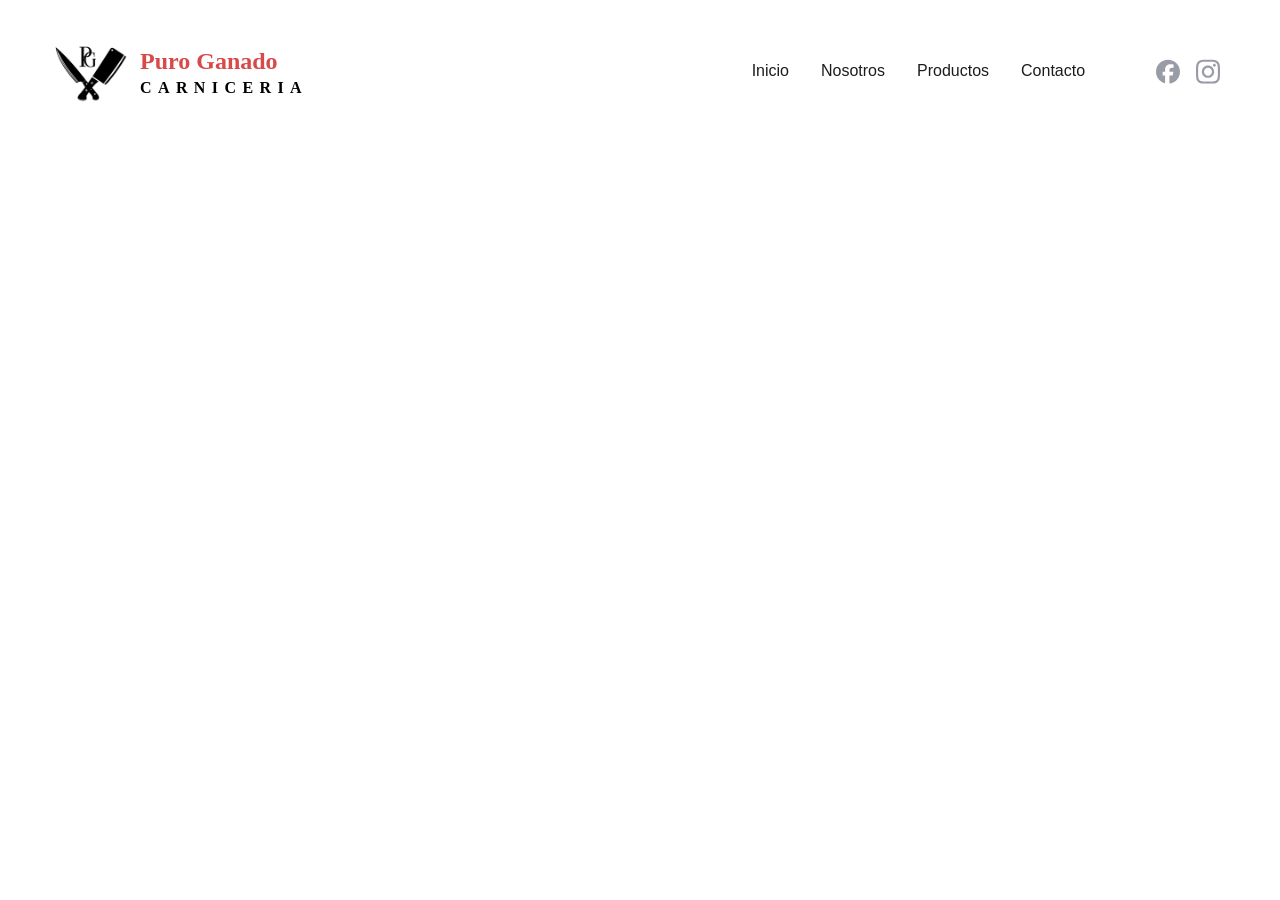
==== index.html @ 34941eb7 "Finishing mobile and desktop menu" ====
<!DOCTYPE html>
<html lang="es">

<head>
  <meta charset="UTF-8" />
  <meta name="viewport" content="width=device-width, initial-scale=1.0" />
  <link rel="shortcut icon" href="assets/images/logo.jpg" type="image/x-icon" />
  <link rel="stylesheet" href="src/reset.css" />
  <link rel="stylesheet" href="src/style.css" />
  <title>Puro Ganado</title>
</head>

<body>
  <!-- *******************************  MENU MOBILE / DESKTOP ************************** -->
  <header class="header">
    <!-- Menu mobile -->
    <section class="menu-mobile">
      <section class="menu-mobile__logo">
        <img class="menu-mobile__image" src="assets/images/logo.jpg" alt="logo image" />
        <article class="menu-mobile__brand">
          <h5 class="menu-mobile__title">Puro Ganado</h5>
          <h6 class="menu-mobile__subtitle">Carniceria</h6>
        </article>
      </section>
      <section class="menu-mobile__btns">
        <img class="menu-mobile__btn menu-mobile__btn--open" src="assets/icons/icon-menu-open.svg" alt="" />
        <img class="menu-mobile__btn menu-mobile__btn--close menu-mobile__btn--disabled"
          src="assets/icons/icon-menu-close.svg" alt="" />
      </section>
      <section class="menu-mobile__menu">
        <section class="menu-mobile__navigation">
          <nav class="menu-mobile__nav">
            <a href="" class="menu-mobile__link">Inicio</a>
            <a href="" class="menu-mobile__link">Nosotros</a>
            <a href="" class="menu-mobile__link">Productos</a>
            <a href="" class="menu-mobile__link">Contacto</a>
          </nav>
          <section class="menu-mobile__social">
            <svg class="menu-mobile__btn" xmlns="http://www.w3.org/2000/svg" viewBox="0 0 512 512">
              <path fill="#9a7678"
                d="M512 256C512 114.6 397.4 0 256 0S0 114.6 0 256C0 376 82.7 476.8 194.2 504.5V334.2H141.4V256h52.8V222.3c0-87.1 39.4-127.5 125-127.5c16.2 0 44.2 3.2 55.7 6.4V172c-6-.6-16.5-1-29.6-1c-42 0-58.2 15.9-58.2 57.2V256h83.6l-14.4 78.2H287V510.1C413.8 494.8 512 386.9 512 256h0z" />
            </svg>
            <svg class="menu-mobile__btn" xmlns="http://www.w3.org/2000/svg" viewBox="0 0 448 512">
              <path fill="#9a7678"
                d="M224.1 141c-63.6 0-114.9 51.3-114.9 114.9s51.3 114.9 114.9 114.9S339 319.5 339 255.9 287.7 141 224.1 141zm0 189.6c-41.1 0-74.7-33.5-74.7-74.7s33.5-74.7 74.7-74.7 74.7 33.5 74.7 74.7-33.6 74.7-74.7 74.7zm146.4-194.3c0 14.9-12 26.8-26.8 26.8-14.9 0-26.8-12-26.8-26.8s12-26.8 26.8-26.8 26.8 12 26.8 26.8zm76.1 27.2c-1.7-35.9-9.9-67.7-36.2-93.9-26.2-26.2-58-34.4-93.9-36.2-37-2.1-147.9-2.1-184.9 0-35.8 1.7-67.6 9.9-93.9 36.1s-34.4 58-36.2 93.9c-2.1 37-2.1 147.9 0 184.9 1.7 35.9 9.9 67.7 36.2 93.9s58 34.4 93.9 36.2c37 2.1 147.9 2.1 184.9 0 35.9-1.7 67.7-9.9 93.9-36.2 26.2-26.2 34.4-58 36.2-93.9 2.1-37 2.1-147.8 0-184.8zM398.8 388c-7.8 19.6-22.9 34.7-42.6 42.6-29.5 11.7-99.5 9-132.1 9s-102.7 2.6-132.1-9c-19.6-7.8-34.7-22.9-42.6-42.6-11.7-29.5-9-99.5-9-132.1s-2.6-102.7 9-132.1c7.8-19.6 22.9-34.7 42.6-42.6 29.5-11.7 99.5-9 132.1-9s102.7-2.6 132.1 9c19.6 7.8 34.7 22.9 42.6 42.6 11.7 29.5 9 99.5 9 132.1s2.7 102.7-9 132.1z" />
            </svg>
          </section>
          <button class="menu-mobile__contact" type="button">
            <img src="assets/icons/icon-whatsapp.svg" alt="" />Contáctanos
          </button>
        </section>
      </section>
    </section>
    <!-- Menu desktop -->
    <section class="menu-desktop">
      <section class="menu-desktop__logo">
        <img class="menu-desktop__image" src="assets/images/logo.jpg" alt="logo image" />
        <article class="menu-desktop__brand">
          <h5 class="menu-desktop__title">Puro Ganado</h5>
          <h6 class="menu-desktop__subtitle">Carniceria</h6>
        </article>
      </section>
      <section class="menu-desktop__menu">
        <nav class="menu-desktop__nav">
        <a href="" class="menu-desktop__link">Inicio</a>
        <a href="" class="menu-desktop__link">Nosotros</a>
        <a href="" class="menu-desktop__link">Productos</a>
        <a href="" class="menu-desktop__link">Contacto</a>
      </nav>
      <section class="menu-desktop__social">
        <svg class="menu-desktop__btn" xmlns="http://www.w3.org/2000/svg" viewBox="0 0 512 512">
          <path fill="#9a7678"
            d="M512 256C512 114.6 397.4 0 256 0S0 114.6 0 256C0 376 82.7 476.8 194.2 504.5V334.2H141.4V256h52.8V222.3c0-87.1 39.4-127.5 125-127.5c16.2 0 44.2 3.2 55.7 6.4V172c-6-.6-16.5-1-29.6-1c-42 0-58.2 15.9-58.2 57.2V256h83.6l-14.4 78.2H287V510.1C413.8 494.8 512 386.9 512 256h0z" />
        </svg>
        <svg class="menu-desktop__btn" xmlns="http://www.w3.org/2000/svg" viewBox="0 0 448 512">
          <path fill="#9a7678"
            d="M224.1 141c-63.6 0-114.9 51.3-114.9 114.9s51.3 114.9 114.9 114.9S339 319.5 339 255.9 287.7 141 224.1 141zm0 189.6c-41.1 0-74.7-33.5-74.7-74.7s33.5-74.7 74.7-74.7 74.7 33.5 74.7 74.7-33.6 74.7-74.7 74.7zm146.4-194.3c0 14.9-12 26.8-26.8 26.8-14.9 0-26.8-12-26.8-26.8s12-26.8 26.8-26.8 26.8 12 26.8 26.8zm76.1 27.2c-1.7-35.9-9.9-67.7-36.2-93.9-26.2-26.2-58-34.4-93.9-36.2-37-2.1-147.9-2.1-184.9 0-35.8 1.7-67.6 9.9-93.9 36.1s-34.4 58-36.2 93.9c-2.1 37-2.1 147.9 0 184.9 1.7 35.9 9.9 67.7 36.2 93.9s58 34.4 93.9 36.2c37 2.1 147.9 2.1 184.9 0 35.9-1.7 67.7-9.9 93.9-36.2 26.2-26.2 34.4-58 36.2-93.9 2.1-37 2.1-147.8 0-184.8zM398.8 388c-7.8 19.6-22.9 34.7-42.6 42.6-29.5 11.7-99.5 9-132.1 9s-102.7 2.6-132.1-9c-19.6-7.8-34.7-22.9-42.6-42.6-11.7-29.5-9-99.5-9-132.1s-2.6-102.7 9-132.1c7.8-19.6 22.9-34.7 42.6-42.6 29.5-11.7 99.5-9 132.1-9s102.7-2.6 132.1 9c19.6 7.8 34.7 22.9 42.6 42.6 11.7 29.5 9 99.5 9 132.1s2.7 102.7-9 132.1z" />
        </svg>
      </section>
      </section>
    </section>
  </header>

  <br /><br /><br /><br /><br /><br /><br /><br /><br /><br /><br /><br /><br /><br /><br />
  <script src="src/script.js"></script>
</body>

</html>
---- src/style.css ----
:root {
  /* COLORS */
  /* Brand */
  --color-brand-primary: #d84949;
  --color-brand-black: #1b1c1e;

  /* Primary */
  --color-primary-bloodred: #8c1636;
  --color-primary-white: #fff;
  --color-primary-black: #000;

  /* Secondary */
  --color-secondary-darkBlue: #000626;
  --color-secondary-darkBlue-40: rgba(0, 5, 36, 0.4);
  --color-secondary-ocre: #b67837;
  --color-secondary-greenLight: #25d366;

  /* Accent */
  --color-accent-golden: #f1b371;
  --color-accent-roseWood: #9a7678;

  /* FONTS */
  --font-roboto: "roboto", "Helvetica Neue", Helvetica, Arial, sans-serif;
  --font-open: "open-sans", "Segoe UI", Tahoma, Geneva, sans-serif;
  --font-georgia: "georgia", Georgia, "Times New Roman", Times, serif;
}

/* **************************************
************** SECCION MENU MOBILE ********* 
******************************************/

.menu-mobile {
  display: flex;
  justify-content: space-between;
  position: fixed;
  bottom: 0;
  width: 100%;
  padding-block: 0.5rem;
  padding-inline: 1.5rem;
  background-color: var(--color-primary-white);
}

.menu-mobile__btns {
  display: flex;
}

.menu-mobile__btn {
  width: 1.5rem;
}

.menu-mobile__btn--disabled {
  display: none;
  transform: scale(0);
  opacity: 0;
}

.menu-mobile__contact {
  display: flex;
  justify-content: center;
  align-items: center;
  align-self: center;
  gap: 0.25rem;
  padding-block: 0.75rem;
  margin-block-end: 4rem;
  border-radius: 0.75rem;
  width: 12.5rem;
  background-color: var(--color-secondary-greenLight);
  color: var(--color-primary-white);
  font-family: var(--font-open);
  font-weight: 600;
  border: none;
}

.menu-mobile__contact img {
  width: 1.25rem;
}

.menu-mobile__image {
  width: 2.5rem;
}

.menu-mobile__link {
  text-decoration: none;
  font-family: var(--font-open);
  font-size: 1rem;
  color: var(--color-brand-black);
  font-weight: 400;
}

.menu-mobile__logo {
  display: flex;
  gap: 0.5rem;
  align-items: center;
}

.menu-mobile__menu {
  display: flex;
  justify-content: end;
  position: fixed;
  bottom: 58px;
  right: 0%;
  width: 100%;
  background-color: #1b1c1e;
  transform: translateX(100%);
  transition: transform 0.1s ease-in-out;
}

.menu-mobile__navigation {
  display: flex;
  flex-direction: column;
  width: 85%;
  background-color: var(--color-primary-white);
  padding-block-start: 1.5rem;
  padding-inline-start: 1.5rem;
}

.menu-mobile__nav {
  display: flex;
  flex-direction: column;
  gap: 2rem;
  margin-block-end: 3rem;
}

.menu-mobile__social {
  display: flex;
  gap: 1.5rem;
  margin-block-end: 10rem;
}

.menu-mobile__subtitle {
  font-weight: 400;
  font-size: 0.5rem;
  text-transform: uppercase;
  letter-spacing: 0.2rem;
  text-align: center;
}

.menu-mobile__title {
  font-size: 0.75rem;
  font-family: var(--font-georgia);
  color: var(--color-brand-primary);
}

/* -------------------------------------------
------------- RESPONSIVE MOBILE -------------
----------------------------------------------*/

@media screen and (min-width: 799px) {
  .menu-mobile__btn {
    width: 1.75rem;
  }

  .menu-mobile__navigation {
    align-items: center;
    width: 70%;
  }

  .menu-mobile__link {
    text-align: center;
    font-size: 1.15rem;
  }
}

/* **************************************
************** SECCION MENU DESKTOP ********* 
******************************************/

.menu-desktop {
  display: none;
  justify-content: space-around;
  padding-block: 1rem;
  padding-inline: 3rem;
}

.menu-desktop__image {
  width: 5rem;
}

.menu-desktop__link {
  display: inline-flex;
  text-decoration: none;
  padding-block: 0.25rem;
  padding-inline: 0.5rem;
  font-weight: 500;
  font-family: var(--font-roboto);
  color: var(--color-brand-black);
  border-bottom: 2px solid var(--color-primary-white);
  transition: color 0.3s ease, border-color 0.1s ease-in;
}

.menu-desktop__link:hover {
  border-color: var(--color-brand-primary);
  color: var(--color-primary-black);
}

.menu-desktop__logo {
  display: flex;
  align-items: center;
  gap: 0.75rem;
}

.menu-desktop__menu {
  display: flex;
  align-items: center;
  justify-content: space-around;
  gap: 2.5rem;
  width: 500px;
}

.menu-desktop__nav {
  display: flex;
  gap: 1rem; /* CAMBIAR EN MEDIAQUERIE A MAS DISTANCIA */
}

.menu-desktop__social {
  display: flex;
  gap: 1rem;
}

.menu-desktop__social svg {
  width: 24px;
  cursor: pointer;
  transition: transform 0.05s ease-in;
}

.menu-desktop__social svg:hover {
  transform: scale(1.1);
}

.menu-desktop__social svg path {
  fill: var(--color-secondary-darkBlue-40);
  transition: fill 0.1s ease-in;
}

.menu-desktop__social svg:hover path {
  fill: var(--color-brand-primary);
}

.menu-desktop__subtitle {
  text-transform: uppercase;
  font-size: 1rem;
  letter-spacing: 0.4rem;
  margin-block-start: 0.25rem;
}

.menu-desktop__title {
  font-size: 1.5rem;
  font-family: var(--font-georgia);
  color: var(--color-brand-primary);
}

/* -------------------------------------------
------------- RESPONSIVE DESKTOP -------------
----------------------------------------------*/
@media screen and (min-width: 1023px) {
  .menu-desktop {
    display: flex;
    justify-content: space-between;
    padding-block: 2rem;
  }

  .menu-mobile {
    display: none;
  }
}

@media screen and (min-width: 1440px) {
  .menu-desktop {
    justify-content: space-around;
  }

  .menu-desktop__menu {
    width: 650px;
  }

  .menu-desktop__nav {
    gap: 2.5rem;
  }

  .menu-desktop__social svg {
    width: 28px;
  }
}

/* **************************************
************** SECCION ********* 
******************************************/

/* -------------------------------------------
---------------- RESPONSIVE ------------------
----------------------------------------------*/
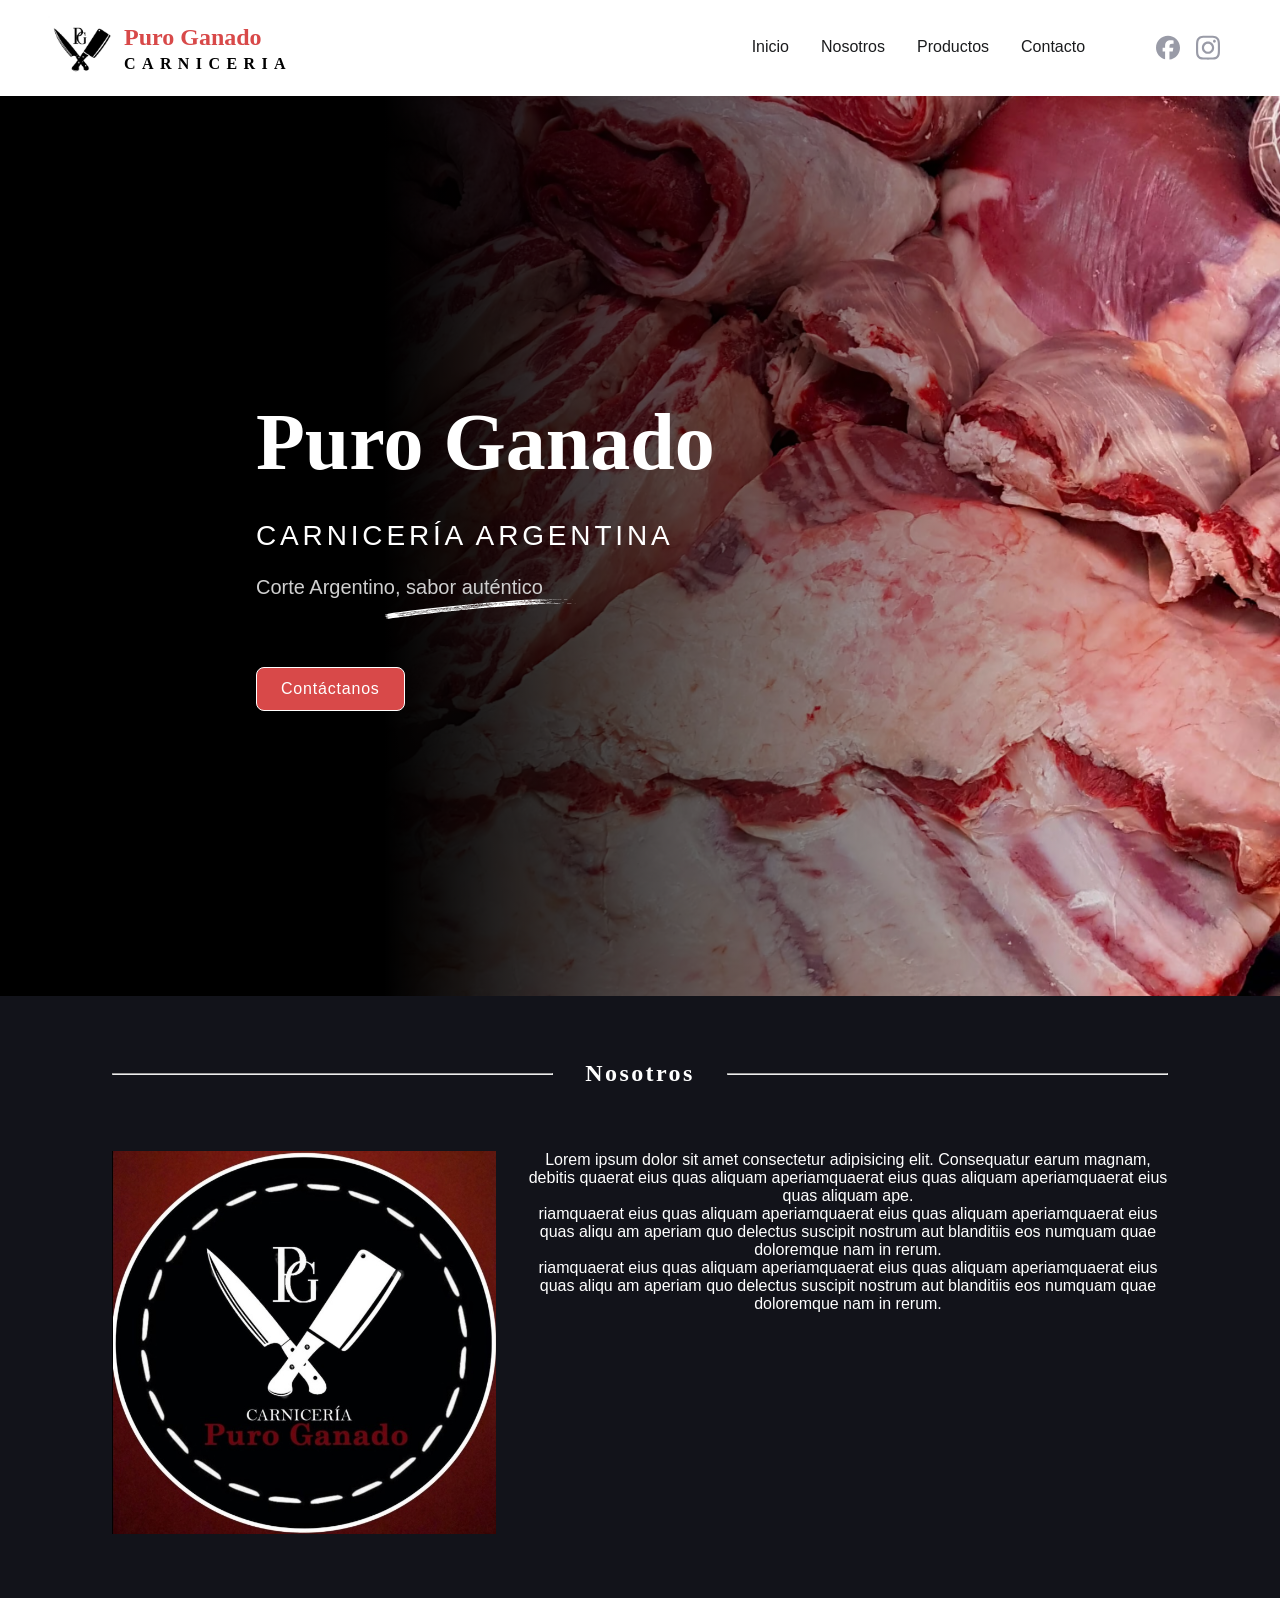
==== commit 683e4598: "Adding an ‘About’ section and animations" ====
--- a/index.html
+++ b/index.html
@@ -1,88 +1,182 @@
 <!DOCTYPE html>
 <html lang="es">
+  <head>
+    <meta charset="UTF-8" />
+    <meta name="viewport" content="width=device-width, initial-scale=1.0" />
+    <link
+      rel="shortcut icon"
+      href="assets/images/logo.jpg"
+      type="image/x-icon"
+    />
+    <link rel="stylesheet" href="src/reset.css" />
+    <link rel="stylesheet" href="src/style.css" />
+    <title>Puro Ganado</title>
+  </head>
 
-<head>
-  <meta charset="UTF-8" />
-  <meta name="viewport" content="width=device-width, initial-scale=1.0" />
-  <link rel="shortcut icon" href="assets/images/logo.jpg" type="image/x-icon" />
-  <link rel="stylesheet" href="src/reset.css" />
-  <link rel="stylesheet" href="src/style.css" />
-  <title>Puro Ganado</title>
-</head>
-
-<body>
-  <!-- *******************************  MENU MOBILE / DESKTOP ************************** -->
-  <header class="header">
-    <!-- Menu mobile -->
-    <section class="menu-mobile">
-      <section class="menu-mobile__logo">
-        <img class="menu-mobile__image" src="assets/images/logo.jpg" alt="logo image" />
-        <article class="menu-mobile__brand">
-          <h5 class="menu-mobile__title">Puro Ganado</h5>
-          <h6 class="menu-mobile__subtitle">Carniceria</h6>
-        </article>
+  <body>
+    <!-- *******************************  MENU MOBILE / DESKTOP ************************** -->
+    <header class="header">
+      <!-- Menu mobile -->
+      <section class="menu-mobile">
+        <section class="menu-mobile__logo">
+          <img
+            class="menu-mobile__image"
+            src="assets/images/logo.avif"
+            alt="logo image"
+          />
+          <article class="menu-mobile__brand">
+            <h5 class="menu-mobile__title">Puro Ganado</h5>
+            <h6 class="menu-mobile__subtitle">Carniceria</h6>
+          </article>
+        </section>
+        <section class="menu-mobile__btns">
+          <img
+            class="menu-mobile__btn menu-mobile__btn--open"
+            src="assets/icons/icon-menu-open.svg"
+            alt=""
+          />
+          <img
+            class="menu-mobile__btn menu-mobile__btn--close menu-mobile__btn--disabled"
+            src="assets/icons/icon-menu-close.svg"
+            alt=""
+          />
+        </section>
+        <section class="menu-mobile__menu">
+          <section class="menu-mobile__navigation">
+            <nav class="menu-mobile__nav">
+              <a href="" class="menu-mobile__link">Inicio</a>
+              <a href="" class="menu-mobile__link">Nosotros</a>
+              <a href="" class="menu-mobile__link">Productos</a>
+              <a href="" class="menu-mobile__link">Contacto</a>
+            </nav>
+            <section class="menu-mobile__social">
+              <svg
+                class="menu-mobile__btn"
+                xmlns="http://www.w3.org/2000/svg"
+                viewBox="0 0 512 512"
+              >
+                <path
+                  fill="#9a7678"
+                  d="M512 256C512 114.6 397.4 0 256 0S0 114.6 0 256C0 376 82.7 476.8 194.2 504.5V334.2H141.4V256h52.8V222.3c0-87.1 39.4-127.5 125-127.5c16.2 0 44.2 3.2 55.7 6.4V172c-6-.6-16.5-1-29.6-1c-42 0-58.2 15.9-58.2 57.2V256h83.6l-14.4 78.2H287V510.1C413.8 494.8 512 386.9 512 256h0z"
+                />
+              </svg>
+              <svg
+                class="menu-mobile__btn"
+                xmlns="http://www.w3.org/2000/svg"
+                viewBox="0 0 448 512"
+              >
+                <path
+                  fill="#9a7678"
+                  d="M224.1 141c-63.6 0-114.9 51.3-114.9 114.9s51.3 114.9 114.9 114.9S339 319.5 339 255.9 287.7 141 224.1 141zm0 189.6c-41.1 0-74.7-33.5-74.7-74.7s33.5-74.7 74.7-74.7 74.7 33.5 74.7 74.7-33.6 74.7-74.7 74.7zm146.4-194.3c0 14.9-12 26.8-26.8 26.8-14.9 0-26.8-12-26.8-26.8s12-26.8 26.8-26.8 26.8 12 26.8 26.8zm76.1 27.2c-1.7-35.9-9.9-67.7-36.2-93.9-26.2-26.2-58-34.4-93.9-36.2-37-2.1-147.9-2.1-184.9 0-35.8 1.7-67.6 9.9-93.9 36.1s-34.4 58-36.2 93.9c-2.1 37-2.1 147.9 0 184.9 1.7 35.9 9.9 67.7 36.2 93.9s58 34.4 93.9 36.2c37 2.1 147.9 2.1 184.9 0 35.9-1.7 67.7-9.9 93.9-36.2 26.2-26.2 34.4-58 36.2-93.9 2.1-37 2.1-147.8 0-184.8zM398.8 388c-7.8 19.6-22.9 34.7-42.6 42.6-29.5 11.7-99.5 9-132.1 9s-102.7 2.6-132.1-9c-19.6-7.8-34.7-22.9-42.6-42.6-11.7-29.5-9-99.5-9-132.1s-2.6-102.7 9-132.1c7.8-19.6 22.9-34.7 42.6-42.6 29.5-11.7 99.5-9 132.1-9s102.7-2.6 132.1 9c19.6 7.8 34.7 22.9 42.6 42.6 11.7 29.5 9 99.5 9 132.1s2.7 102.7-9 132.1z"
+                />
+              </svg>
+            </section>
+            <button class="menu-mobile__contact" type="button">
+              <img src="assets/icons/icon-whatsapp.svg" alt="" />Contáctanos
+            </button>
+          </section>
+        </section>
       </section>
-      <section class="menu-mobile__btns">
-        <img class="menu-mobile__btn menu-mobile__btn--open" src="assets/icons/icon-menu-open.svg" alt="" />
-        <img class="menu-mobile__btn menu-mobile__btn--close menu-mobile__btn--disabled"
-          src="assets/icons/icon-menu-close.svg" alt="" />
-      </section>
-      <section class="menu-mobile__menu">
-        <section class="menu-mobile__navigation">
-          <nav class="menu-mobile__nav">
-            <a href="" class="menu-mobile__link">Inicio</a>
-            <a href="" class="menu-mobile__link">Nosotros</a>
-            <a href="" class="menu-mobile__link">Productos</a>
-            <a href="" class="menu-mobile__link">Contacto</a>
+      <!-- Menu desktop -->
+      <section class="menu-desktop">
+        <section class="menu-desktop__logo">
+          <img
+            class="menu-desktop__image"
+            src="assets/images/logo.avif"
+            alt="logo image"
+          />
+          <article class="menu-desktop__brand">
+            <h5 class="menu-desktop__title">Puro Ganado</h5>
+            <h6 class="menu-desktop__subtitle">Carniceria</h6>
+          </article>
+        </section>
+        <section class="menu-desktop__menu">
+          <nav class="menu-desktop__nav">
+            <a href="#" class="menu-desktop__link">Inicio</a>
+            <a href="#" class="menu-desktop__link">Nosotros</a>
+            <a href="#" class="menu-desktop__link">Productos</a>
+            <a href="#" class="menu-desktop__link">Contacto</a>
           </nav>
-          <section class="menu-mobile__social">
-            <svg class="menu-mobile__btn" xmlns="http://www.w3.org/2000/svg" viewBox="0 0 512 512">
-              <path fill="#9a7678"
-                d="M512 256C512 114.6 397.4 0 256 0S0 114.6 0 256C0 376 82.7 476.8 194.2 504.5V334.2H141.4V256h52.8V222.3c0-87.1 39.4-127.5 125-127.5c16.2 0 44.2 3.2 55.7 6.4V172c-6-.6-16.5-1-29.6-1c-42 0-58.2 15.9-58.2 57.2V256h83.6l-14.4 78.2H287V510.1C413.8 494.8 512 386.9 512 256h0z" />
+          <section class="menu-desktop__social">
+            <svg
+              class="menu-desktop__btn"
+              xmlns="http://www.w3.org/2000/svg"
+              viewBox="0 0 512 512"
+            >
+              <path
+                fill="#9a7678"
+                d="M512 256C512 114.6 397.4 0 256 0S0 114.6 0 256C0 376 82.7 476.8 194.2 504.5V334.2H141.4V256h52.8V222.3c0-87.1 39.4-127.5 125-127.5c16.2 0 44.2 3.2 55.7 6.4V172c-6-.6-16.5-1-29.6-1c-42 0-58.2 15.9-58.2 57.2V256h83.6l-14.4 78.2H287V510.1C413.8 494.8 512 386.9 512 256h0z"
+              />
             </svg>
-            <svg class="menu-mobile__btn" xmlns="http://www.w3.org/2000/svg" viewBox="0 0 448 512">
-              <path fill="#9a7678"
-                d="M224.1 141c-63.6 0-114.9 51.3-114.9 114.9s51.3 114.9 114.9 114.9S339 319.5 339 255.9 287.7 141 224.1 141zm0 189.6c-41.1 0-74.7-33.5-74.7-74.7s33.5-74.7 74.7-74.7 74.7 33.5 74.7 74.7-33.6 74.7-74.7 74.7zm146.4-194.3c0 14.9-12 26.8-26.8 26.8-14.9 0-26.8-12-26.8-26.8s12-26.8 26.8-26.8 26.8 12 26.8 26.8zm76.1 27.2c-1.7-35.9-9.9-67.7-36.2-93.9-26.2-26.2-58-34.4-93.9-36.2-37-2.1-147.9-2.1-184.9 0-35.8 1.7-67.6 9.9-93.9 36.1s-34.4 58-36.2 93.9c-2.1 37-2.1 147.9 0 184.9 1.7 35.9 9.9 67.7 36.2 93.9s58 34.4 93.9 36.2c37 2.1 147.9 2.1 184.9 0 35.9-1.7 67.7-9.9 93.9-36.2 26.2-26.2 34.4-58 36.2-93.9 2.1-37 2.1-147.8 0-184.8zM398.8 388c-7.8 19.6-22.9 34.7-42.6 42.6-29.5 11.7-99.5 9-132.1 9s-102.7 2.6-132.1-9c-19.6-7.8-34.7-22.9-42.6-42.6-11.7-29.5-9-99.5-9-132.1s-2.6-102.7 9-132.1c7.8-19.6 22.9-34.7 42.6-42.6 29.5-11.7 99.5-9 132.1-9s102.7-2.6 132.1 9c19.6 7.8 34.7 22.9 42.6 42.6 11.7 29.5 9 99.5 9 132.1s2.7 102.7-9 132.1z" />
+            <svg
+              class="menu-desktop__btn"
+              xmlns="http://www.w3.org/2000/svg"
+              viewBox="0 0 448 512"
+            >
+              <path
+                fill="#9a7678"
+                d="M224.1 141c-63.6 0-114.9 51.3-114.9 114.9s51.3 114.9 114.9 114.9S339 319.5 339 255.9 287.7 141 224.1 141zm0 189.6c-41.1 0-74.7-33.5-74.7-74.7s33.5-74.7 74.7-74.7 74.7 33.5 74.7 74.7-33.6 74.7-74.7 74.7zm146.4-194.3c0 14.9-12 26.8-26.8 26.8-14.9 0-26.8-12-26.8-26.8s12-26.8 26.8-26.8 26.8 12 26.8 26.8zm76.1 27.2c-1.7-35.9-9.9-67.7-36.2-93.9-26.2-26.2-58-34.4-93.9-36.2-37-2.1-147.9-2.1-184.9 0-35.8 1.7-67.6 9.9-93.9 36.1s-34.4 58-36.2 93.9c-2.1 37-2.1 147.9 0 184.9 1.7 35.9 9.9 67.7 36.2 93.9s58 34.4 93.9 36.2c37 2.1 147.9 2.1 184.9 0 35.9-1.7 67.7-9.9 93.9-36.2 26.2-26.2 34.4-58 36.2-93.9 2.1-37 2.1-147.8 0-184.8zM398.8 388c-7.8 19.6-22.9 34.7-42.6 42.6-29.5 11.7-99.5 9-132.1 9s-102.7 2.6-132.1-9c-19.6-7.8-34.7-22.9-42.6-42.6-11.7-29.5-9-99.5-9-132.1s-2.6-102.7 9-132.1c7.8-19.6 22.9-34.7 42.6-42.6 29.5-11.7 99.5-9 132.1-9s102.7-2.6 132.1 9c19.6 7.8 34.7 22.9 42.6 42.6 11.7 29.5 9 99.5 9 132.1s2.7 102.7-9 132.1z"
+              />
             </svg>
           </section>
-          <button class="menu-mobile__contact" type="button">
-            <img src="assets/icons/icon-whatsapp.svg" alt="" />Contáctanos
-          </button>
         </section>
       </section>
-    </section>
-    <!-- Menu desktop -->
-    <section class="menu-desktop">
-      <section class="menu-desktop__logo">
-        <img class="menu-desktop__image" src="assets/images/logo.jpg" alt="logo image" />
-        <article class="menu-desktop__brand">
-          <h5 class="menu-desktop__title">Puro Ganado</h5>
-          <h6 class="menu-desktop__subtitle">Carniceria</h6>
-        </article>
+    </header>
+    <main>
+      <section class="home">
+        <section class="home__degraded">
+          <section class="home__info">
+            <h1 class="home__title">Puro Ganado</h1>
+            <h2 class="home__subtitle">carnicería argentina</h2>
+            <p class="home__description">Corte Argentino, sabor auténtico</p>
+            <img
+              class="home__line"
+              src="assets/images/home-line.svg"
+              alt="Line Image"
+            />
+            <button class="home__btn" type="button">Contáctanos</button>
+          </section>
+        </section>
       </section>
-      <section class="menu-desktop__menu">
-        <nav class="menu-desktop__nav">
-        <a href="" class="menu-desktop__link">Inicio</a>
-        <a href="" class="menu-desktop__link">Nosotros</a>
-        <a href="" class="menu-desktop__link">Productos</a>
-        <a href="" class="menu-desktop__link">Contacto</a>
-      </nav>
-      <section class="menu-desktop__social">
-        <svg class="menu-desktop__btn" xmlns="http://www.w3.org/2000/svg" viewBox="0 0 512 512">
-          <path fill="#9a7678"
-            d="M512 256C512 114.6 397.4 0 256 0S0 114.6 0 256C0 376 82.7 476.8 194.2 504.5V334.2H141.4V256h52.8V222.3c0-87.1 39.4-127.5 125-127.5c16.2 0 44.2 3.2 55.7 6.4V172c-6-.6-16.5-1-29.6-1c-42 0-58.2 15.9-58.2 57.2V256h83.6l-14.4 78.2H287V510.1C413.8 494.8 512 386.9 512 256h0z" />
-        </svg>
-        <svg class="menu-desktop__btn" xmlns="http://www.w3.org/2000/svg" viewBox="0 0 448 512">
-          <path fill="#9a7678"
-            d="M224.1 141c-63.6 0-114.9 51.3-114.9 114.9s51.3 114.9 114.9 114.9S339 319.5 339 255.9 287.7 141 224.1 141zm0 189.6c-41.1 0-74.7-33.5-74.7-74.7s33.5-74.7 74.7-74.7 74.7 33.5 74.7 74.7-33.6 74.7-74.7 74.7zm146.4-194.3c0 14.9-12 26.8-26.8 26.8-14.9 0-26.8-12-26.8-26.8s12-26.8 26.8-26.8 26.8 12 26.8 26.8zm76.1 27.2c-1.7-35.9-9.9-67.7-36.2-93.9-26.2-26.2-58-34.4-93.9-36.2-37-2.1-147.9-2.1-184.9 0-35.8 1.7-67.6 9.9-93.9 36.1s-34.4 58-36.2 93.9c-2.1 37-2.1 147.9 0 184.9 1.7 35.9 9.9 67.7 36.2 93.9s58 34.4 93.9 36.2c37 2.1 147.9 2.1 184.9 0 35.9-1.7 67.7-9.9 93.9-36.2 26.2-26.2 34.4-58 36.2-93.9 2.1-37 2.1-147.8 0-184.8zM398.8 388c-7.8 19.6-22.9 34.7-42.6 42.6-29.5 11.7-99.5 9-132.1 9s-102.7 2.6-132.1-9c-19.6-7.8-34.7-22.9-42.6-42.6-11.7-29.5-9-99.5-9-132.1s-2.6-102.7 9-132.1c7.8-19.6 22.9-34.7 42.6-42.6 29.5-11.7 99.5-9 132.1-9s102.7-2.6 132.1 9c19.6 7.8 34.7 22.9 42.6 42.6 11.7 29.5 9 99.5 9 132.1s2.7 102.7-9 132.1z" />
-        </svg>
+      <!-- *******************************  SECTION ABOUT ************************** -->
+      <section class="section__container section__container--about">
+        <section class="section__container--title">
+          <hr class="section__container--line" />
+          <h2 class="section__container--text">Nosotros</h2>
+          <hr class="section__container--line" />
+        </section>
+        <section class="section__container--content">
+          <section class="about">
+            <img src="assets/images/image-about.jpg" alt="" class="about__image fade-in">
+            <p class="about__text">
+              Lorem ipsum dolor sit amet consectetur adipisicing elit. Consequatur earum magnam, debitis quaerat eius quas aliquam aperiamquaerat eius quas aliquam aperiamquaerat eius quas aliquam ape.<br>
+              riamquaerat  eius quas aliquam aperiamquaerat eius quas aliquam aperiamquaerat eius quas aliqu am aperiam quo delectus suscipit nostrum aut blanditiis eos numquam quae doloremque nam in rerum.<br>
+              riamquaerat  eius quas aliquam aperiamquaerat eius quas aliquam aperiamquaerat eius quas aliqu am aperiam quo delectus suscipit nostrum aut blanditiis eos numquam quae doloremque nam in rerum.
+            </p>
+          </section>
+        </section>
       </section>
+      
+    </main>
+    <br /><br /><br /><br /><br /><br /><br /><br /><br /><br /><br /><br /><br /><br /><br />
+    <script src="src/script.js"></script>
+  </body>
+</html>
+
+
+
+<!-- 
+
+
+<section class="section__container section__container--about">
+        <section class="section__container--title">
+          <hr class="section__container--line" />
+          <h2 class="section__container--text">Nosotros</h2>
+          <hr class="section__container--line" />
+        </section>
+        <section class="section__container--content">
+          
+        </section>
       </section>
-    </section>
-  </header>
-
-  <br /><br /><br /><br /><br /><br /><br /><br /><br /><br /><br /><br /><br /><br /><br />
-  <script src="src/script.js"></script>
-</body>
-
-</html>+    
+    -->
--- a/src/style.css
+++ b/src/style.css
@@ -14,6 +14,8 @@
   --color-secondary-darkBlue-40: rgba(0, 5, 36, 0.4);
   --color-secondary-ocre: #b67837;
   --color-secondary-greenLight: #25d366;
+  --color-secondary-grey: #cfcfcf;
+  --color-secondary-dark: #12131a;
 
   /* Accent */
   --color-accent-golden: #f1b371;
@@ -25,6 +27,77 @@
   --font-georgia: "georgia", Georgia, "Times New Roman", Times, serif;
 }
 
+/* /////////////////////////////////////////////////////////////////////////////////////////////////////////////////////////////////////
+/////////////////////////////////////////////////////////// REUSABLE COMPONENTS //////////////////////////////////////////////////////// 
+///////////////////////////////////////////////////////////////////////////////////////////////////////////////////////////////////////*/
+
+/* **************************************
+************** TITLE SECCION ************* 
+*****************************************/
+
+.section__container--about {
+  background-color: var(--color-secondary-dark);
+}
+
+.section__container--line {
+  width: 100%;
+  height: 0;
+}
+
+.section__container--title {
+  display: flex;
+  flex-direction: column;
+  justify-content: center;
+  align-items: center;
+  padding-block: 3rem;
+  width: 100%;
+}
+
+.section__container--text {
+  margin-block: 1rem;
+  color: var(--color-primary-white);
+  font-family: var(--font-georgia);
+  font-weight: 700;
+  letter-spacing: 0.15rem;
+}
+
+.section__container--content {
+  margin-inline: 1.75rem;
+  padding-block-end: 4rem;
+}
+
+/* -------------------------------------------
+-------------- RESPONSIVE TITLE ---------------
+----------------------------------------------*/
+
+@media screen and (min-width: 1023px) {
+  .section__container {
+    padding-inline: 7rem;
+  }
+  .section__container--title {
+    flex-direction: row;
+  }
+
+  .section__container--text {
+    margin-inline: 2rem;
+  }
+
+  .section__container--content {
+    margin-inline: 0;
+  }
+}
+
+@media screen and (min-width: 1439px) {
+  .section__container {
+    padding-inline: 15rem;
+  }
+}
+
+
+/* /////////////////////////////////////////////////////////////////////////////////////////////////////////////////////////////////////
+///////////////////////////////////////////////////////////////// PARTICULAR COMPONENTS ////////////////////////////////////////////////// 
+///////////////////////////////////////////////////////////////////////////////////////////////////////////////////////////////////////*/
+
 /* **************************************
 ************** SECCION MENU MOBILE ********* 
 ******************************************/
@@ -33,6 +106,7 @@
   display: flex;
   justify-content: space-between;
   position: fixed;
+  z-index: 999;
   bottom: 0;
   width: 100%;
   padding-block: 0.5rem;
@@ -97,7 +171,7 @@
   display: flex;
   justify-content: end;
   position: fixed;
-  bottom: 58px;
+  bottom: 56px;
   right: 0%;
   width: 100%;
   background-color: #1b1c1e;
@@ -129,14 +203,14 @@
 
 .menu-mobile__subtitle {
   font-weight: 400;
-  font-size: 0.5rem;
+  font-size: 0.75rem;
   text-transform: uppercase;
   letter-spacing: 0.2rem;
   text-align: center;
 }
 
 .menu-mobile__title {
-  font-size: 0.75rem;
+  font-size: 1rem;
   font-family: var(--font-georgia);
   color: var(--color-brand-primary);
 }
@@ -173,7 +247,7 @@
 }
 
 .menu-desktop__image {
-  width: 5rem;
+  width: 4rem;
 }
 
 .menu-desktop__link {
@@ -256,7 +330,6 @@
   .menu-desktop {
     display: flex;
     justify-content: space-between;
-    padding-block: 2rem;
   }
 
   .menu-mobile {
@@ -282,6 +355,204 @@
   }
 }
 
+
+/* ****************************************************************************************************************************************
+*************************************************************** SECCION HOME ************************************************************** 
+*******************************************************************************************************************************************/
+
+.home {
+  width: 100%;
+  height: 100dvh;
+  background-image: url("../assets/images/image-home.avif");
+  background-size: cover;
+}
+
+.home__btn {
+  border: 1px solid var(--color-primary-white);
+  background-color: var(--color-brand-primary);
+  border-radius: 0.5rem;
+  margin-block: 3rem;
+  padding-block: 0.75rem;
+  padding-inline: 1.5rem;
+  font-family: var(--font-open);
+  font-size: 0.8rem;
+  color: var(--color-primary-white);
+  font-weight: 500;
+  letter-spacing: 0.05rem;
+}
+
+.home__degraded {
+  display: flex;
+  justify-content: center;
+  padding-block-start: 4rem;
+  width: 100%;
+  height: 100dvh;
+  background: #000000;
+  background: linear-gradient(
+    180deg,
+    rgba(0, 0, 0, 1) 30%,
+    rgba(0, 0, 0, 0) 60%
+  );
+}
+
+.home__description {
+  color: var(--color-secondary-grey);
+  font-family: var(--font-open);
+  font-size: 0.8rem;
+}
+.home__info {
+  margin-inline: 1.5rem;
+  height: min-content;
+  text-align: center;
+  /* border: 2px solid green; */
+  color: var(--color-primary-white);
+}
+
+.home__line {
+  display: none;
+  width: 12rem;
+}
+
+.home__title {
+  margin-block-end: 3rem;
+  font-family: var(--font-georgia);
+  font-size: 4rem;
+}
+
+.home__subtitle {
+  margin-block-end: 1.5rem;
+  text-transform: uppercase;
+  font-family: var(--font-open);
+  font-size: 1rem;
+  font-weight: 500;
+  letter-spacing: 0.24rem;
+}
+
+/* -------------------------------------------
+-------------- RESPONSIVE HOME ---------------
+----------------------------------------------*/
+
+@media screen and (min-width: 500px) {
+  .home__subtitle {
+    font-size: 1.25rem;
+  }
+
+  .home__description {
+    font-size: 1rem;
+  }
+}
+@media screen and (min-width: 1023px) {
+  .home__btn {
+    font-size: 1rem;
+  }
+
+  .home__degraded {
+    justify-content: start;
+    align-items: center;
+    background: linear-gradient(
+      90deg,
+      rgba(0, 0, 0, 1) 30%,
+      rgba(0, 0, 0, 0) 90%
+    );
+  }
+
+  .home__info {
+    text-align: start;
+    margin-inline-start: 20%;
+  }
+
+  .home__title {
+    font-size: 5rem;
+    margin-block-end: 2rem;
+  }
+
+  .home__subtitle {
+    font-size: 1.75rem;
+  }
+
+  .home__description {
+    font-size: 1.25rem;
+  }
+
+  .home__line {
+    display: block;
+    width: 12rem;
+    margin-inline-start: 8rem;
+  }
+}
+
+@media screen and (min-width: 1439px) {
+  .home__degraded {
+    background: linear-gradient(
+      90deg,
+      rgba(0, 0, 0, 1) 20%,
+      rgba(0, 0, 0, 0) 90%
+    );
+  }
+}
+
+/* *******************************************************************************************************************************
+********************************************************** SECCION ABOUT ********************************************************* 
+**********************************************************************************************************************************/
+
+.about {
+  display: flex;
+  flex-direction: column;
+  align-items: center;
+  gap: 2rem;
+  color: var(--color-primary-white);
+  font-family: var(--font-open);
+}
+
+
+.about__image {
+  width: 75%;
+  max-width: 24rem;
+}
+
+.fade-in {
+  opacity: 0;
+  transition: opacity .2s ease-in;
+}
+
+.fade-in.visible {
+  opacity: 1;
+}
+
+
+.about__text {
+  text-align: center;
+}
+
+@media screen and (min-width: 1023px) {
+ .about {
+  flex-direction: row;
+  align-items: flex-start;
+ }
+
+ 
+}
+
+
+/* -------------------------------------------
+-------------- ANIMATION - OBSERVER ---------------
+----------------------------------------------*/
+
+.fade-in {
+  opacity: 0;
+  transition: opacity .6s ease-in ;
+  transition-delay: .8s;
+
+}
+
+.fade-in.visible {
+  opacity: 1;
+}
+
+/* -------------------------------------------
+---------------- RESPONSIVE ------------------
+----------------------------------------------*/
+
 /* **************************************
 ************** SECCION ********* 
 ******************************************/
@@ -289,3 +560,7 @@
 /* -------------------------------------------
 ---------------- RESPONSIVE ------------------
 ----------------------------------------------*/
+
+/* 
+@media screen and (min-width: 1440px)
+ */
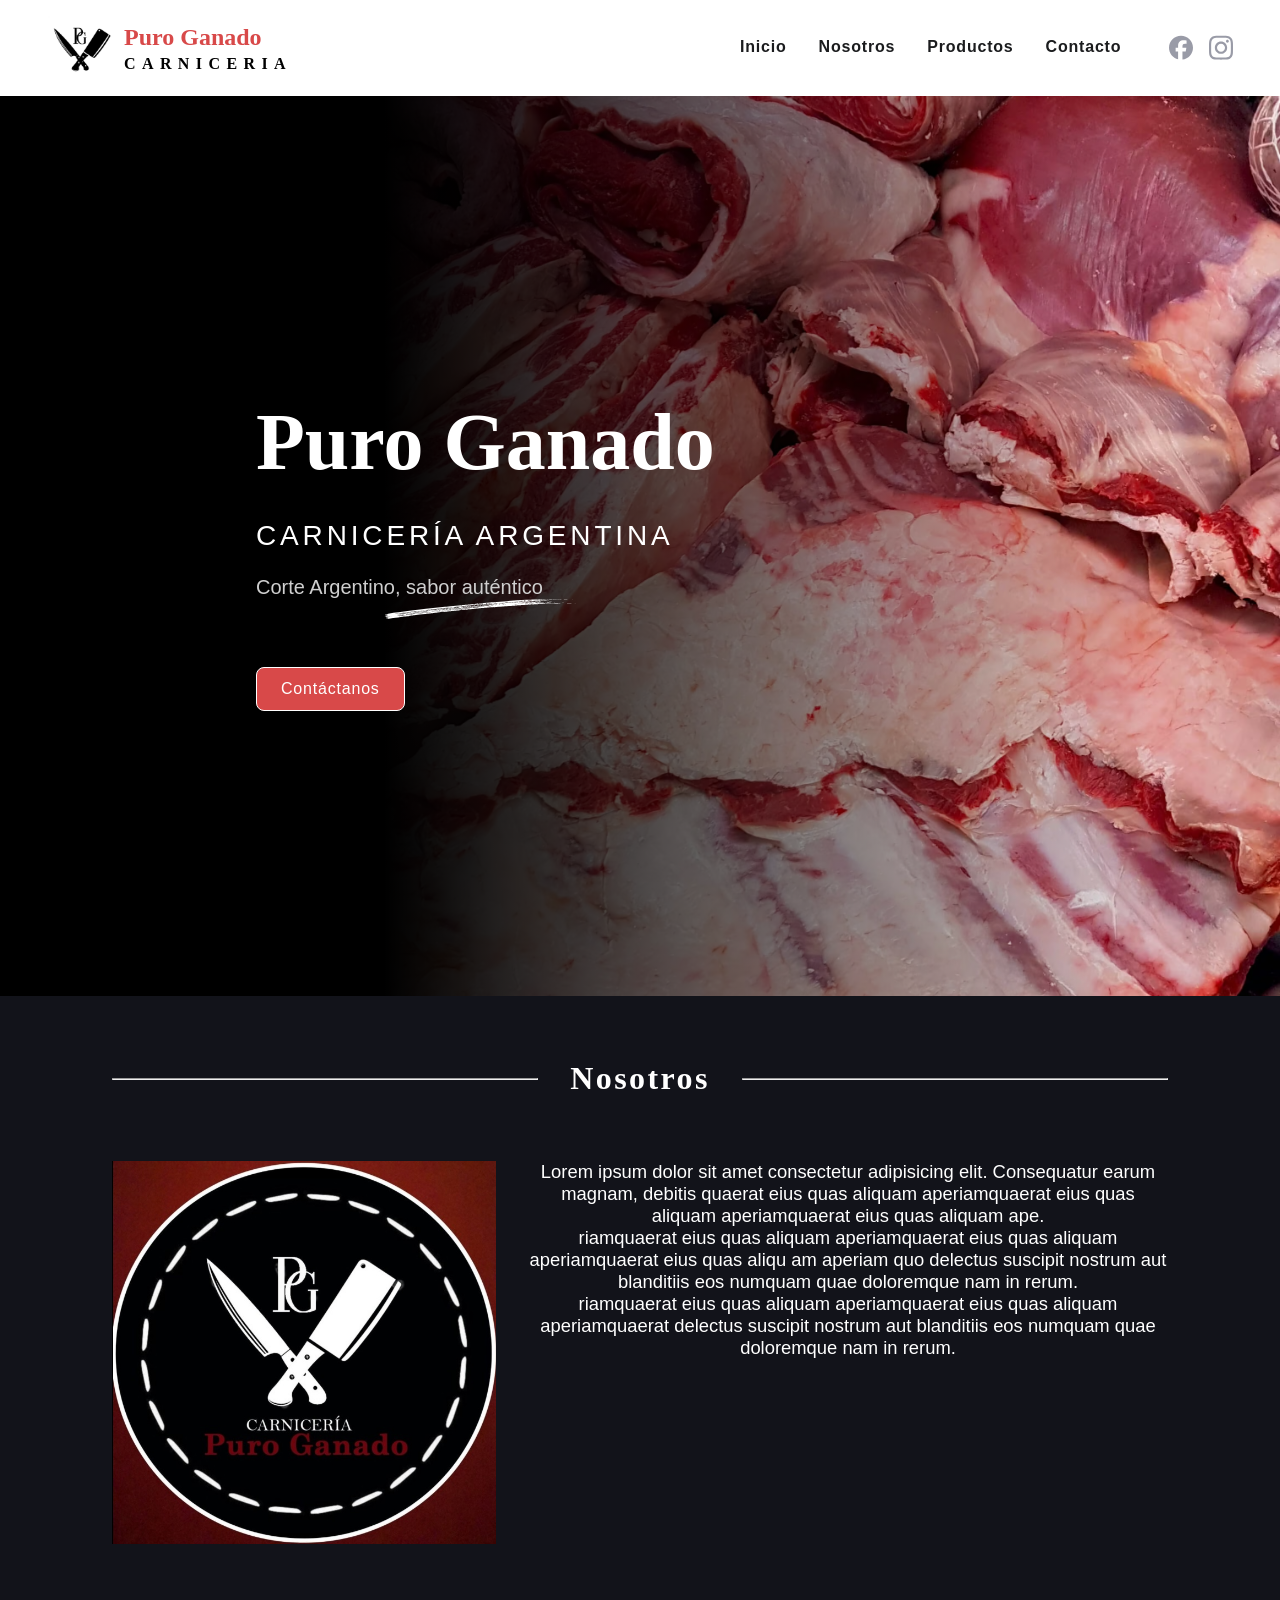
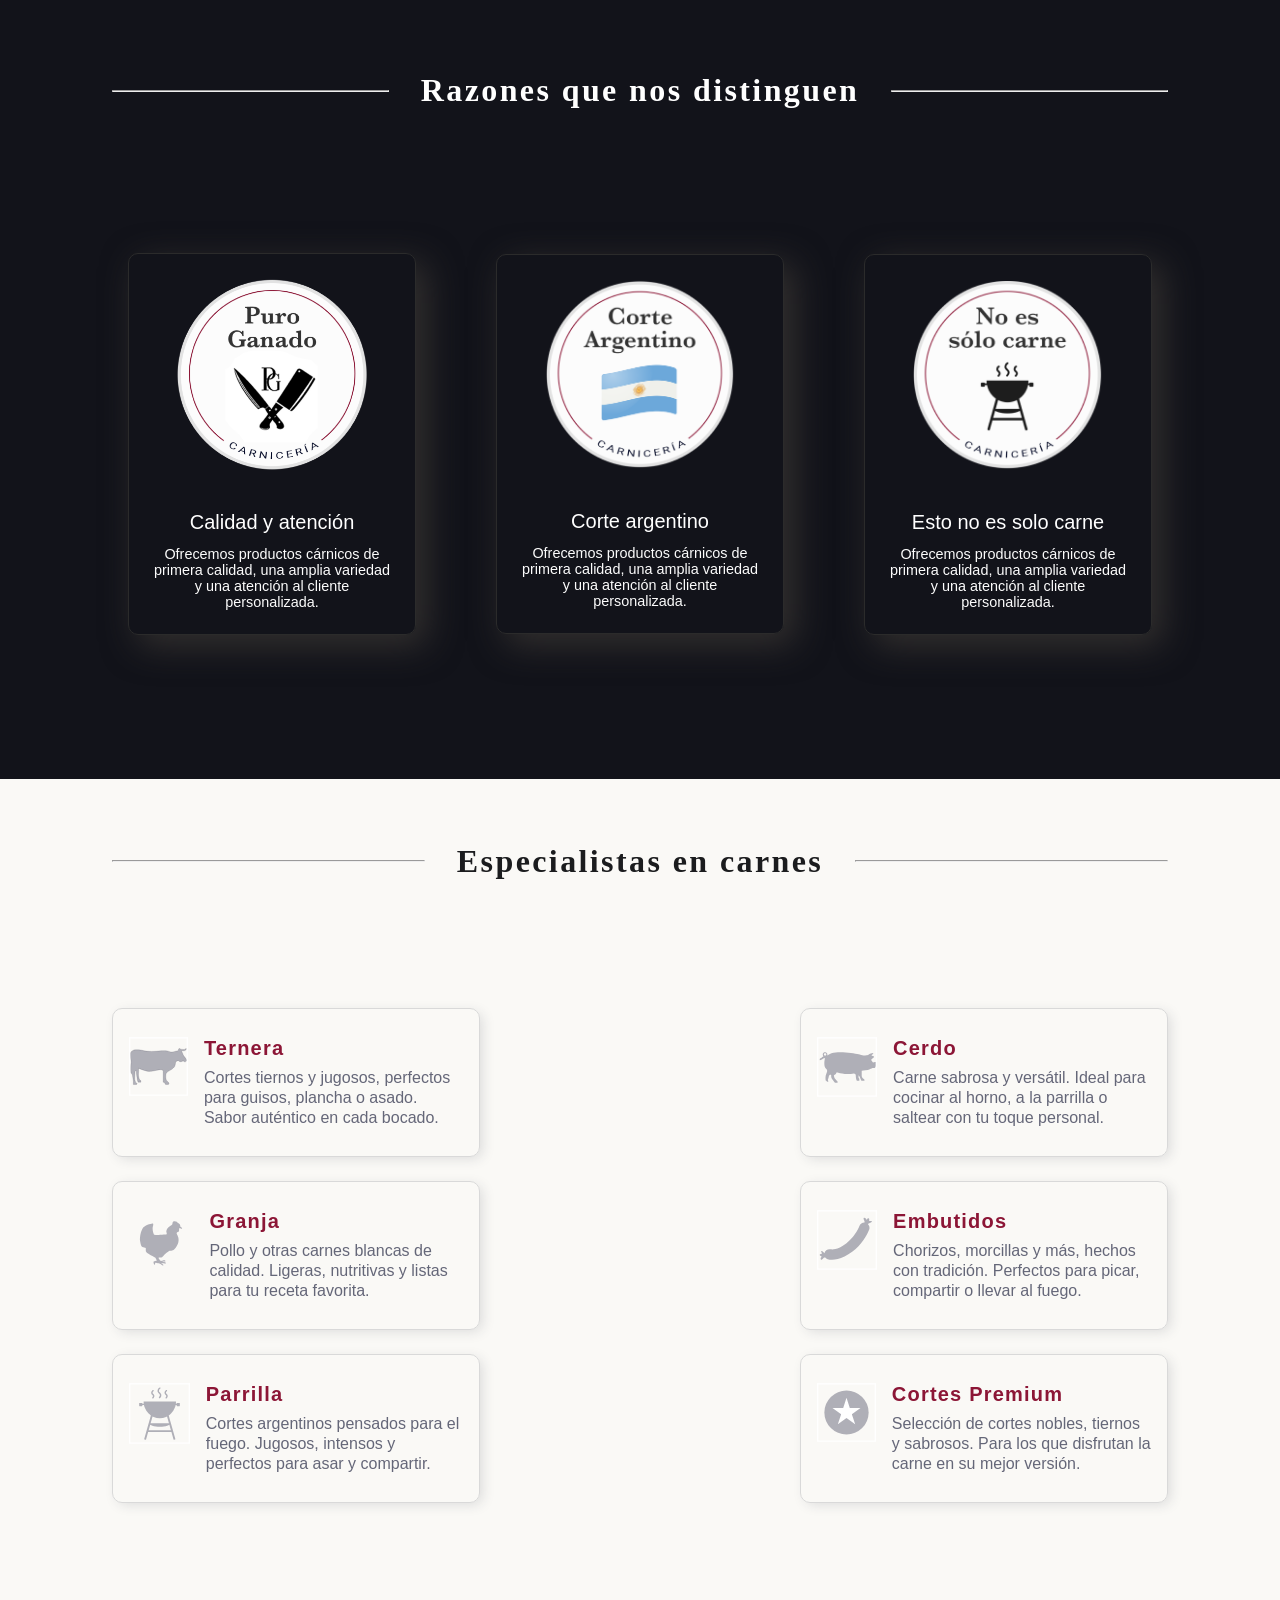
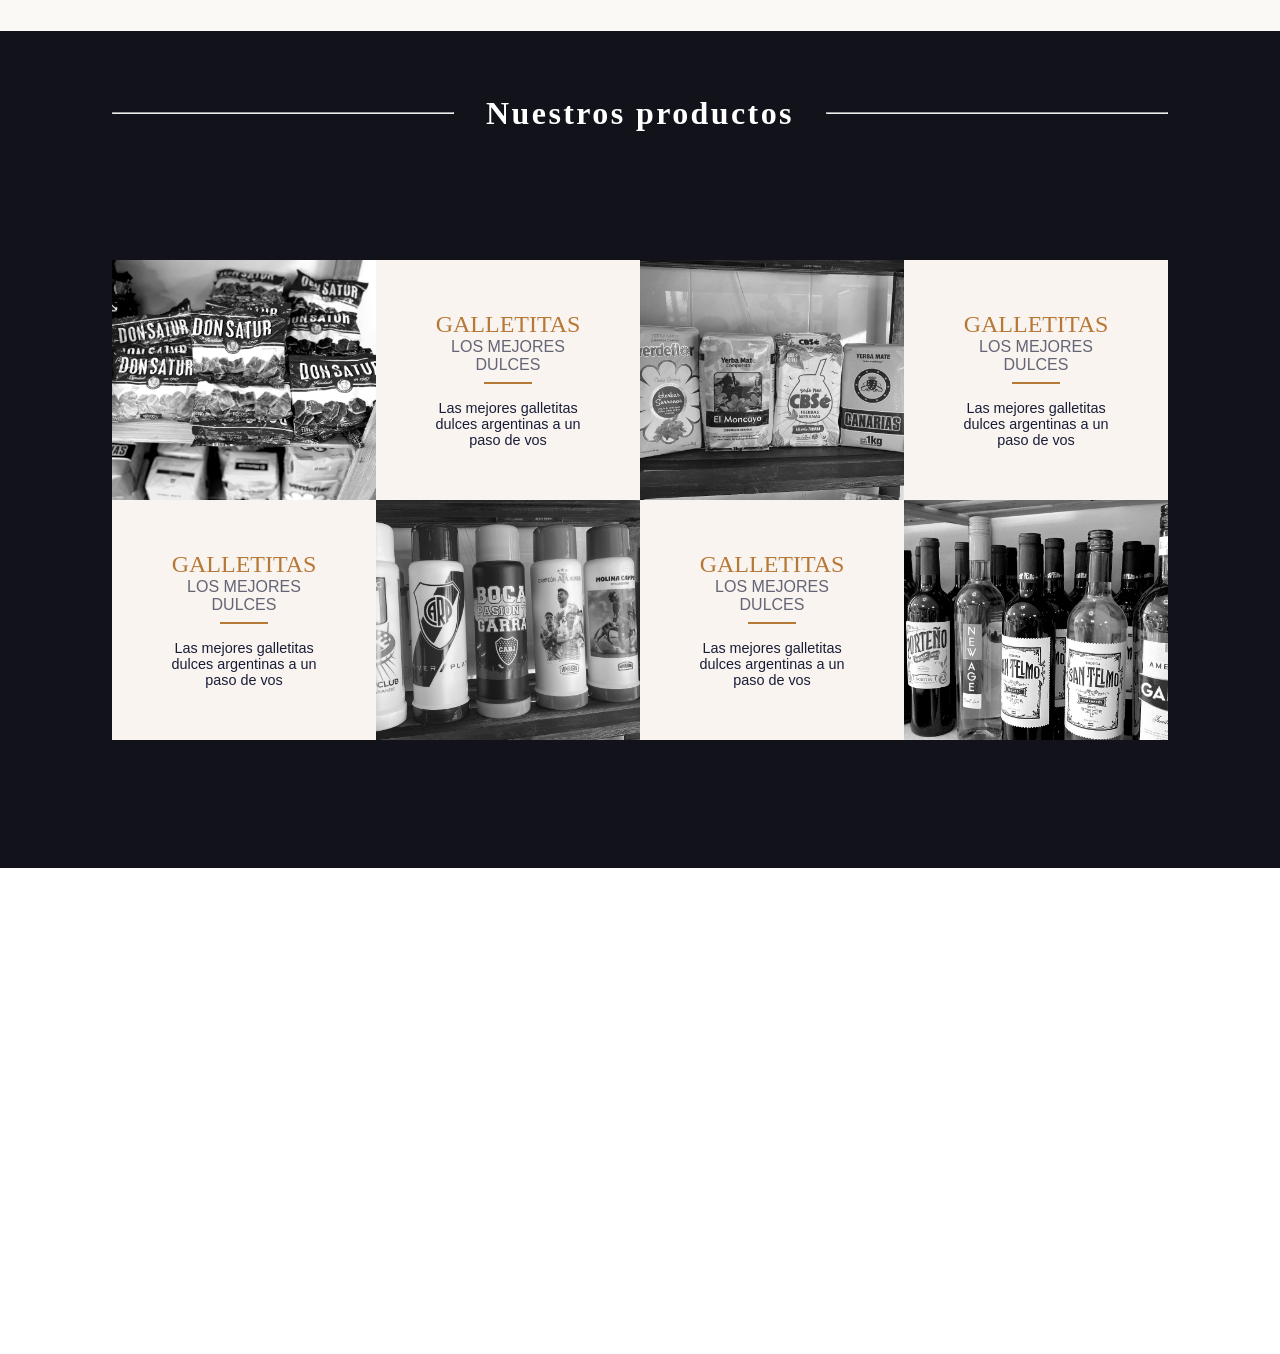
==== commit 26a8a9d7: "adding meat and products sections" ====
--- a/index.html
+++ b/index.html
@@ -44,10 +44,10 @@
         <section class="menu-mobile__menu">
           <section class="menu-mobile__navigation">
             <nav class="menu-mobile__nav">
-              <a href="" class="menu-mobile__link">Inicio</a>
-              <a href="" class="menu-mobile__link">Nosotros</a>
-              <a href="" class="menu-mobile__link">Productos</a>
-              <a href="" class="menu-mobile__link">Contacto</a>
+              <a href="#about" class="menu-mobile__link">Inicio</a>
+              <a href="#" class="menu-mobile__link">Nosotros</a>
+              <a href="#" class="menu-mobile__link">Productos</a>
+              <a href="#" class="menu-mobile__link">Contacto</a>
             </nav>
             <section class="menu-mobile__social">
               <svg
@@ -92,7 +92,7 @@
         </section>
         <section class="menu-desktop__menu">
           <nav class="menu-desktop__nav">
-            <a href="#" class="menu-desktop__link">Inicio</a>
+            <a href="#about" class="menu-desktop__link">Inicio</a>
             <a href="#" class="menu-desktop__link">Nosotros</a>
             <a href="#" class="menu-desktop__link">Productos</a>
             <a href="#" class="menu-desktop__link">Contacto</a>
@@ -139,32 +139,209 @@
         </section>
       </section>
       <!-- *******************************  SECTION ABOUT ************************** -->
+
       <section class="section__container section__container--about">
-        <section class="section__container--title">
+        <section id="about" class="section__container--title">
           <hr class="section__container--line" />
           <h2 class="section__container--text">Nosotros</h2>
           <hr class="section__container--line" />
         </section>
         <section class="section__container--content">
           <section class="about">
-            <img src="assets/images/image-about.jpg" alt="" class="about__image fade-in">
+            <img
+              src="assets/images/image-about.jpg"
+              alt=""
+              class="about__image fade-in"
+            />
             <p class="about__text">
-              Lorem ipsum dolor sit amet consectetur adipisicing elit. Consequatur earum magnam, debitis quaerat eius quas aliquam aperiamquaerat eius quas aliquam aperiamquaerat eius quas aliquam ape.<br>
-              riamquaerat  eius quas aliquam aperiamquaerat eius quas aliquam aperiamquaerat eius quas aliqu am aperiam quo delectus suscipit nostrum aut blanditiis eos numquam quae doloremque nam in rerum.<br>
-              riamquaerat  eius quas aliquam aperiamquaerat eius quas aliquam aperiamquaerat eius quas aliqu am aperiam quo delectus suscipit nostrum aut blanditiis eos numquam quae doloremque nam in rerum.
+              Lorem ipsum dolor sit amet consectetur adipisicing elit.
+              Consequatur earum magnam, debitis quaerat eius quas aliquam
+              aperiamquaerat eius quas aliquam aperiamquaerat eius quas aliquam
+              ape.<br />
+              riamquaerat eius quas aliquam aperiamquaerat eius quas aliquam
+              aperiamquaerat eius quas aliqu am aperiam quo delectus suscipit
+              nostrum aut blanditiis eos numquam quae doloremque nam in
+              rerum.<br />
+              riamquaerat eius quas aliquam aperiamquaerat eius quas aliquam
+              aperiamquaerat delectus suscipit nostrum aut blanditiis eos
+              numquam quae doloremque nam in rerum.
             </p>
           </section>
         </section>
       </section>
-      
+
+      <!-- *******************************  SECTION REASONS ************************** -->
+
+      <section class="section__container section__container--reasons">
+        <section class="section__container--title">
+          <hr class="section__container--line" />
+          <h2 class="section__container--text">Razones que nos distinguen</h2>
+          <hr class="section__container--line" />
+        </section>
+        <section
+          class="section__container--content section__container--content--reasons"
+        >
+          <section class="reasons">
+            <section class="reasons__card">
+              <img
+                src="assets/images/reasons-image-1.png"
+                alt=""
+                class="reasons__image"
+              />
+              <h3 class="reasons__title">Calidad y atención</h3>
+              <p class="reasons__text">
+                Ofrecemos productos cárnicos de primera calidad, una amplia
+                variedad y una atención al cliente personalizada.
+              </p>
+            </section>
+
+            <section class="reasons__card">
+              <img
+                src="assets/images/reasons-image-2.png"
+                alt=""
+                class="reasons__image"
+              />
+              <h3 class="reasons__title">Corte argentino</h3>
+              <p class="reasons__text">
+                Ofrecemos productos cárnicos de primera calidad, una amplia
+                variedad y una atención al cliente personalizada.
+              </p>
+            </section>
+
+            <section class="reasons__card">
+              <img
+                src="assets/images/reasons-image-3.png"
+                alt=""
+                class="reasons__image"
+              />
+              <h3 class="reasons__title">Esto no es solo carne</h3>
+              <p class="reasons__text">
+                Ofrecemos productos cárnicos de primera calidad, una amplia
+                variedad y una atención al cliente personalizada.
+              </p>
+            </section>
+          </section>
+        </section>
+      </section>
+
+      <!-- *******************************  SECTION MEATS ************************** -->
+
+      <section class="section__container section__container--meats">
+        <section class="section__container--title">
+          <hr class="section__container--line" />
+          <h2 class="section__container--text">Especialistas en carnes</h2>
+          <hr class="section__container--line" />
+        </section>
+        <section class="section__container--content">
+          <section class="meats">
+            <section class="meats__cards">
+              <section class="meats__card">
+                <img src="assets/icons/icon-section-beef.svg" alt="" class="meats__card--img">
+                <section class="meats__card--content">
+                   <h3 class="meats__card--title">Ternera</h3>
+                   <p class="meats__card--text">Cortes tiernos y jugosos, perfectos para guisos, plancha o asado. Sabor auténtico en cada bocado.</p>
+                </section>
+              </section>
+
+              <section class="meats__card">
+                <img src="assets/icons/icon-section-pig.svg" alt="" class="meats__card--img">
+                <section class="meats__card--content">
+                   <h3 class="meats__card--title">Cerdo</h3>
+                   <p class="meats__card--text">Carne sabrosa y versátil. Ideal para cocinar al horno, a la parrilla o saltear con tu toque personal.</p>
+                </section>
+              </section>
+
+              <section class="meats__card">
+                <img src="assets/icons/icon-section-farm.svg" alt="" class="meats__card--img">
+                <section class="meats__card--content">
+                   <h3 class="meats__card--title">Granja</h3>
+                   <p class="meats__card--text">Pollo y otras carnes blancas de calidad. Ligeras, nutritivas y listas para tu receta favorita.</p>
+                </section>
+              </section>
+
+              <section class="meats__card">
+                <img src="assets/icons/icon-section-sausage.svg" alt="" class="meats__card--img">
+                <section class="meats__card--content">
+                   <h3 class="meats__card--title">Embutidos</h3>
+                   <p class="meats__card--text">Chorizos, morcillas y más, hechos con tradición. Perfectos para picar, compartir o llevar al fuego.</p>
+                </section>
+              </section>
+
+
+              <section class="meats__card">
+                <img src="assets/icons/icon-section-grill.svg" alt="" class="meats__card--img">
+                <section class="meats__card--content">
+                   <h3 class="meats__card--title">Parrilla</h3>
+                   <p class="meats__card--text">Cortes argentinos pensados para el fuego. Jugosos, intensos y perfectos para asar y compartir.</p>
+                </section>
+              </section>
+
+              <section class="meats__card">
+                <img src="assets/icons/icon-section-premium.svg" alt="" class="meats__card--img">
+                <section class="meats__card--content">
+                   <h3 class="meats__card--title">Cortes Premium</h3>
+                   <p class="meats__card--text">Selección de cortes nobles, tiernos y sabrosos. Para los que disfrutan la carne en su mejor versión.</p>
+                </section>
+              </section>
+            </section>
+          </section>
+        </section>
+      </section>
+
+
+      <!-- *******************************  SECTION PRODUCTS ************************** -->
+
+      <section class="section__container section__container--products">
+        <section class="section__container--title">
+          <hr class="section__container--line" />
+          <h2 class="section__container--text">Nuestros productos</h2>
+          <hr class="section__container--line" />
+        </section>
+        <section class="section__container--content">
+          <section class="products">
+            <section class="products__wraps">
+              <section class="products__cards">
+                <img src="assets/images/image-product-1.jpg" alt="" class="products__image">
+                <section class="products__card">
+                  <h3 class="products__card--title">Galletitas</h3> 
+                  <h6 class="products__card--subtitle">Los mejores dulces</h6>
+                  <hr class="products__card--line">
+                  <p class="products__card--text">Las mejores galletitas dulces argentinas a un paso de vos</p>
+                </section>
+                <section class="products__card">
+                  <h3 class="products__card--title">Galletitas</h3> 
+                  <h6 class="products__card--subtitle">Los mejores dulces</h6>
+                  <hr class="products__card--line">
+                  <p class="products__card--text">Las mejores galletitas dulces argentinas a un paso de vos</p>   
+                </section>
+                <img src="assets/images/image-product-2.jpg" alt="" class="products__image">
+              </section>
+              <section class="products__cards">
+                <img src="assets/images/image-product-3.jpg" alt="" class="products__image">
+                <section class="products__card">
+                  <h3 class="products__card--title">Galletitas</h3> 
+                  <h6 class="products__card--subtitle">Los mejores dulces</h6>
+                  <hr class="products__card--line">
+                  <p class="products__card--text">Las mejores galletitas dulces argentinas a un paso de vos</p>
+                </section>
+                <section class="products__card">
+                  <h3 class="products__card--title">Galletitas</h3> 
+                  <h6 class="products__card--subtitle">Los mejores dulces</h6>
+                  <hr class="products__card--line">
+                  <p class="products__card--text">Las mejores galletitas dulces argentinas a un paso de vos</p>   
+                </section>
+                <img src="assets/images/image-product-4.jpg" alt="" class="products__image">
+              </section>
+            </section>
+          </section>
+        </section>
+      </section>
     </main>
-    <br /><br /><br /><br /><br /><br /><br /><br /><br /><br /><br /><br /><br /><br /><br />
+    <br /><br /><br /><br /><br /><br /><br /><br /><br /><br /><br /><br /><br /><br /><br /><br /><br /><br /><br /><br /><br /><br /><br /><br /><br /><br /><br />
     <script src="src/script.js"></script>
   </body>
 </html>
 
-
-
 <!-- 
 
 
@@ -175,8 +352,8 @@
           <hr class="section__container--line" />
         </section>
         <section class="section__container--content">
-          
+          aqui va la seccion a desarrollar
         </section>
       </section>
     
-    -->+    -->
--- a/src/style.css
+++ b/src/style.css
@@ -8,14 +8,20 @@
   --color-primary-bloodred: #8c1636;
   --color-primary-white: #fff;
   --color-primary-black: #000;
+  --color-primary-ligth: #faf9f6;
 
   /* Secondary */
+  --color-secondary-light: rgb(252, 252, 252);
+  --color-secondary-beigeLight: #f9f4ef;
   --color-secondary-darkBlue: #000626;
   --color-secondary-darkBlue-40: rgba(0, 5, 36, 0.4);
+  --color-secondary-darkBlue-60: rgba(0, 5, 36, 0.6);
+  --color-secondary-darkBlue-90: rgba(0, 5, 36, 0.9);
   --color-secondary-ocre: #b67837;
   --color-secondary-greenLight: #25d366;
   --color-secondary-grey: #cfcfcf;
   --color-secondary-dark: #12131a;
+  --color-secondary-stroke: #d9d9d9;
 
   /* Accent */
   --color-accent-golden: #f1b371;
@@ -34,6 +40,10 @@
 /* **************************************
 ************** TITLE SECCION ************* 
 *****************************************/
+
+.section__container {
+  color: var(--color-primary-white);
+}
 
 .section__container--about {
   background-color: var(--color-secondary-dark);
@@ -55,7 +65,9 @@
 
 .section__container--text {
   margin-block: 1rem;
-  color: var(--color-primary-white);
+
+  text-align: center;
+  font-size: 1.5rem;
   font-family: var(--font-georgia);
   font-weight: 700;
   letter-spacing: 0.15rem;
@@ -79,6 +91,8 @@
   }
 
   .section__container--text {
+    min-width: max-content;
+    font-size: 2rem;
     margin-inline: 2rem;
   }
 
@@ -92,7 +106,6 @@
     padding-inline: 15rem;
   }
 }
-
 
 /* /////////////////////////////////////////////////////////////////////////////////////////////////////////////////////////////////////
 ///////////////////////////////////////////////////////////////// PARTICULAR COMPONENTS ////////////////////////////////////////////////// 
@@ -255,16 +268,17 @@
   text-decoration: none;
   padding-block: 0.25rem;
   padding-inline: 0.5rem;
-  font-weight: 500;
+  font-weight: 600;
   font-family: var(--font-roboto);
   color: var(--color-brand-black);
+  letter-spacing: 0.05rem;
   border-bottom: 2px solid var(--color-primary-white);
-  transition: color 0.3s ease, border-color 0.1s ease-in;
+  transition: color 0.2s ease-in, border-color 0.2s ease-in;
 }
 
 .menu-desktop__link:hover {
   border-color: var(--color-brand-primary);
-  color: var(--color-primary-black);
+  color: var(--color-brand-primary);
 }
 
 .menu-desktop__logo {
@@ -354,7 +368,6 @@
     width: 28px;
   }
 }
-
 
 /* ****************************************************************************************************************************************
 *************************************************************** SECCION HOME ************************************************************** 
@@ -504,45 +517,354 @@
   font-family: var(--font-open);
 }
 
-
 .about__image {
   width: 75%;
   max-width: 24rem;
 }
 
+.about__text {
+  text-align: center;
+  padding-inline: 0;
+}
+
 .fade-in {
   opacity: 0;
-  transition: opacity .2s ease-in;
+  transition: opacity 0.2s ease-in;
 }
 
 .fade-in.visible {
   opacity: 1;
 }
 
-
-.about__text {
+@media screen and (min-width: 849px) {
+  .about__text {
+    padding-inline: 6rem;
+  }
+}
+
+@media screen and (min-width: 1023px) {
+  .about {
+    flex-direction: row;
+    align-items: flex-start;
+  }
+
+  .about__text {
+    font-size: 1.15rem;
+    padding-inline: 0;
+  }
+}
+
+@media screen and (min-width: 1699px) {
+  .about__text {
+    padding-inline-start: 7rem;
+  }
+}
+
+/* *******************************************************************************************************************************
+********************************************************** SECCION REASONS ********************************************************* 
+**********************************************************************************************************************************/
+
+.section__container--reasons {
+  background-color: var(--color-secondary-dark);
+}
+.section__container--content--reasons {
+  display: flex;
+  justify-content: center;
+}
+.reasons {
+  display: flex;
+  align-items: center;
+  justify-content: center;
+  gap: 5rem;
+  flex-wrap: wrap;
+  margin-block: 5rem;
+  width: 100%;
+}
+
+.reasons__card {
+  display: flex;
+  flex-direction: column;
+  align-items: center;
+  padding: 1.5rem;
+  width: 16.5rem;
+  border-radius: 10px;
+  border: 1px solid #2b2b2b;
+  box-shadow: 10px 10px 34px 1px rgba(62, 57, 53, 0.75);
+  transition: transform 0.2s ease-in, box-shadow 0.2s ease-in;
+}
+
+/* AQUI TEBNGO QUE PONER LA IMAGEN SIN FONDO QUE TENGO QUE PEDIR */
+.reasons__image {
+  width: 10rem;
+  margin-block-end: 1.5rem;
+}
+
+.reasons__text {
+  color: var(--color-secondary-light);
+  font-family: var(--font-roboto);
   text-align: center;
-}
+  font-size: 0.75rem;
+}
+.reasons__title {
+  margin-block-end: 0.75rem;
+  font-family: var(--font-open);
+  font-weight: 500;
+  color: var(--color-primary-white);
+}
+
+/* -------------------------------------------
+---------------- RESPONSIVE ------------------
+----------------------------------------------*/
 
 @media screen and (min-width: 1023px) {
- .about {
-  flex-direction: row;
+  .reasons__card {
+    width: 18rem;
+  }
+  .reasons__card:hover {
+    transform: scale(1.025);
+  }
+
+  .reasons__image {
+    width: 12rem;
+    margin-block-end: 2.5rem;
+  }
+
+  .reasons__text {
+    font-size: 0.9rem;
+  }
+
+  .reasons__title {
+    font-size: 1.25rem;
+  }
+}
+
+@media screen and (min-width: 1323px) {
+  .reasons {
+    justify-content: space-between;
+    gap: 2rem;
+  }
+}
+
+@media screen and (min-width: 1623px) {
+  .reasons__card {
+    width: 20rem;
+  }
+  .reasons__text {
+    padding-inline: 2rem;
+  }
+}
+
+/* *******************************************************************************************************************************
+********************************************************** SECCION MEATS ********************************************************* 
+**********************************************************************************************************************************/
+
+.meats__card {
+  display: flex;
   align-items: flex-start;
- }
-
- 
-}
-
-
+  gap: 1rem;
+  max-width: 23rem;
+  padding-inline: 1rem;
+  padding-block: 1.75rem;
+  border-radius: 10px;
+  border: 1px solid var(--color-secondary-stroke);
+  box-shadow: 4px 3px 13px -2px var(--color-secondary-stroke);
+  transition: transform 0.1s ease-in;
+}
+
+.meats__card--text {
+  font-family: var(--font-roboto);
+  color: var(--color-secondary-darkBlue-60);
+  font-size: 0.75rem;
+  line-height: 1rem;
+}
+
+.meats__card--title {
+  margin-block-end: 0.5rem;
+  font-weight: 700;
+  color: var(--color-primary-bloodred);
+  font-family: var(--font-open);
+  letter-spacing: 0.075rem;
+}
+
+.meats__cards {
+  display: flex;
+  flex-wrap: wrap;
+  justify-content: center;
+  gap: 1.5rem;
+}
+
+.section__container--meats {
+  background-color: var(--color-primary-ligth);
+  color: var(--color-brand-black);
+}
+
+/* -------------------------------------------
+---------------- RESPONSIVE ------------------
+----------------------------------------------*/
+
+@media screen and (min-width: 1023px) {
+  .meats__card:hover {
+    transform: scale(1.03);
+  }
+  .meats__card--img {
+    width: 10rem;
+  }
+
+  .meats__card--text {
+    font-size: 1rem;
+    line-height: 1.25rem;
+  }
+  .meats__card--title {
+    font-size: 1.25rem;
+  }
+
+  .meats__cards {
+    margin-block: 4rem;
+    justify-content: space-between;
+  }
+}
+
+/* *******************************************************************************************************************************
+********************************************************** SECCION PRODUCTS ********************************************************* 
+**********************************************************************************************************************************/
+
+.section__container--products {
+  background-color: var(--color-secondary-dark);
+}
+
+.products {
+  display: flex;
+  justify-content: center;
+  margin-block: 4rem;
+  color: var(--color-primary-white);
+}
+
+.products__cards {
+  display: grid;
+  grid-template-columns: repeat(2, 50%);
+  grid-template-rows: repeat(2, 12rem);
+  max-width: 385px;
+}
+
+.products__card {
+  display: flex;
+  flex-direction: column;
+  justify-content: center;
+  align-items: center;
+  padding-inline: 1rem;
+  max-width: max-content;
+  background-color: var(--color-secondary-beigeLight);
+  color: var(--color-secondary-darkBlue);
+}
+
+.products__image {
+  width: 100%;
+  height: 100%;
+  object-fit: cover;
+}
+
+.products__card--line {
+  margin-block-start: 0.5rem;
+  margin-block-end: 1rem;
+  width: 3rem;
+  border: 1px solid var(--color-secondary-ocre);
+}
+
+.products__card--subtitle {
+  text-transform: uppercase;
+  font-family: var(--font-open);
+  font-size: 0.65rem;
+  font-weight: 500;
+  color: var(--color-secondary-darkBlue-60);
+  text-align: center;
+}
+
+.products__card--text {
+  color: var(--color-secondary-darkBlue-90);
+  font-family: var(--font-roboto);
+  font-size: 0.75rem;
+  text-align: center;
+}
+.products__card--title {
+  font-size: 1rem;
+  font-family: var(--font-georgia);
+  color: var(--color-secondary-ocre);
+  text-transform: uppercase;
+  font-weight: 500;
+}
+
+
+
+
+
+.products__wraps {
+  display: flex;
+  justify-content: center;
+  flex-direction: column;
+}
+/* -------------------------------------------
+---------------- RESPONSIVE ------------------
+----------------------------------------------*/
+
+@media screen and (min-width: 1023px) {
+  .products__cards {
+    max-width: 100%;
+  }
+
+  .products__image {
+    filter: saturate(0);
+    transition: filter 0.2s ease-in, transform 0.2s ease-in;
+  }
+
+  .products__image:hover {
+    filter: saturate(0.8);
+  }
+
+  .products__card--title {
+    font-size: 1.5rem;
+  }
+
+  .products__card--subtitle {
+    font-size: 1rem;
+  }
+
+  .products__card--text {
+    font-size: 0.9rem;
+  }
+
+  .products__wraps {
+    flex-direction: row;
+    width: 100%;
+  }
+}
+
+@media screen and (min-width: 1200px) {
+  .products__cards {
+    grid-template-rows: repeat(2, 15rem);
+  }
+
+  .products__card {
+    padding-inline: 3rem;
+  }
+}
+
+@media screen and (min-width: 1550px) {
+  .products__card {
+    padding-inline: 5rem;
+  }
+
+  .products__cards {
+    grid-template-rows: repeat(2, 18rem);
+  }
+}
 /* -------------------------------------------
 -------------- ANIMATION - OBSERVER ---------------
 ----------------------------------------------*/
 
 .fade-in {
   opacity: 0;
-  transition: opacity .6s ease-in ;
-  transition-delay: .8s;
-
+  transition: opacity 0.6s ease-in;
+  transition-delay: 0.8s;
 }
 
 .fade-in.visible {
@@ -553,9 +875,9 @@
 ---------------- RESPONSIVE ------------------
 ----------------------------------------------*/
 
-/* **************************************
-************** SECCION ********* 
-******************************************/
+/* *******************************************************************************************************************************
+********************************************************** SECCION ABOUT ********************************************************* 
+**********************************************************************************************************************************/
 
 /* -------------------------------------------
 ---------------- RESPONSIVE ------------------
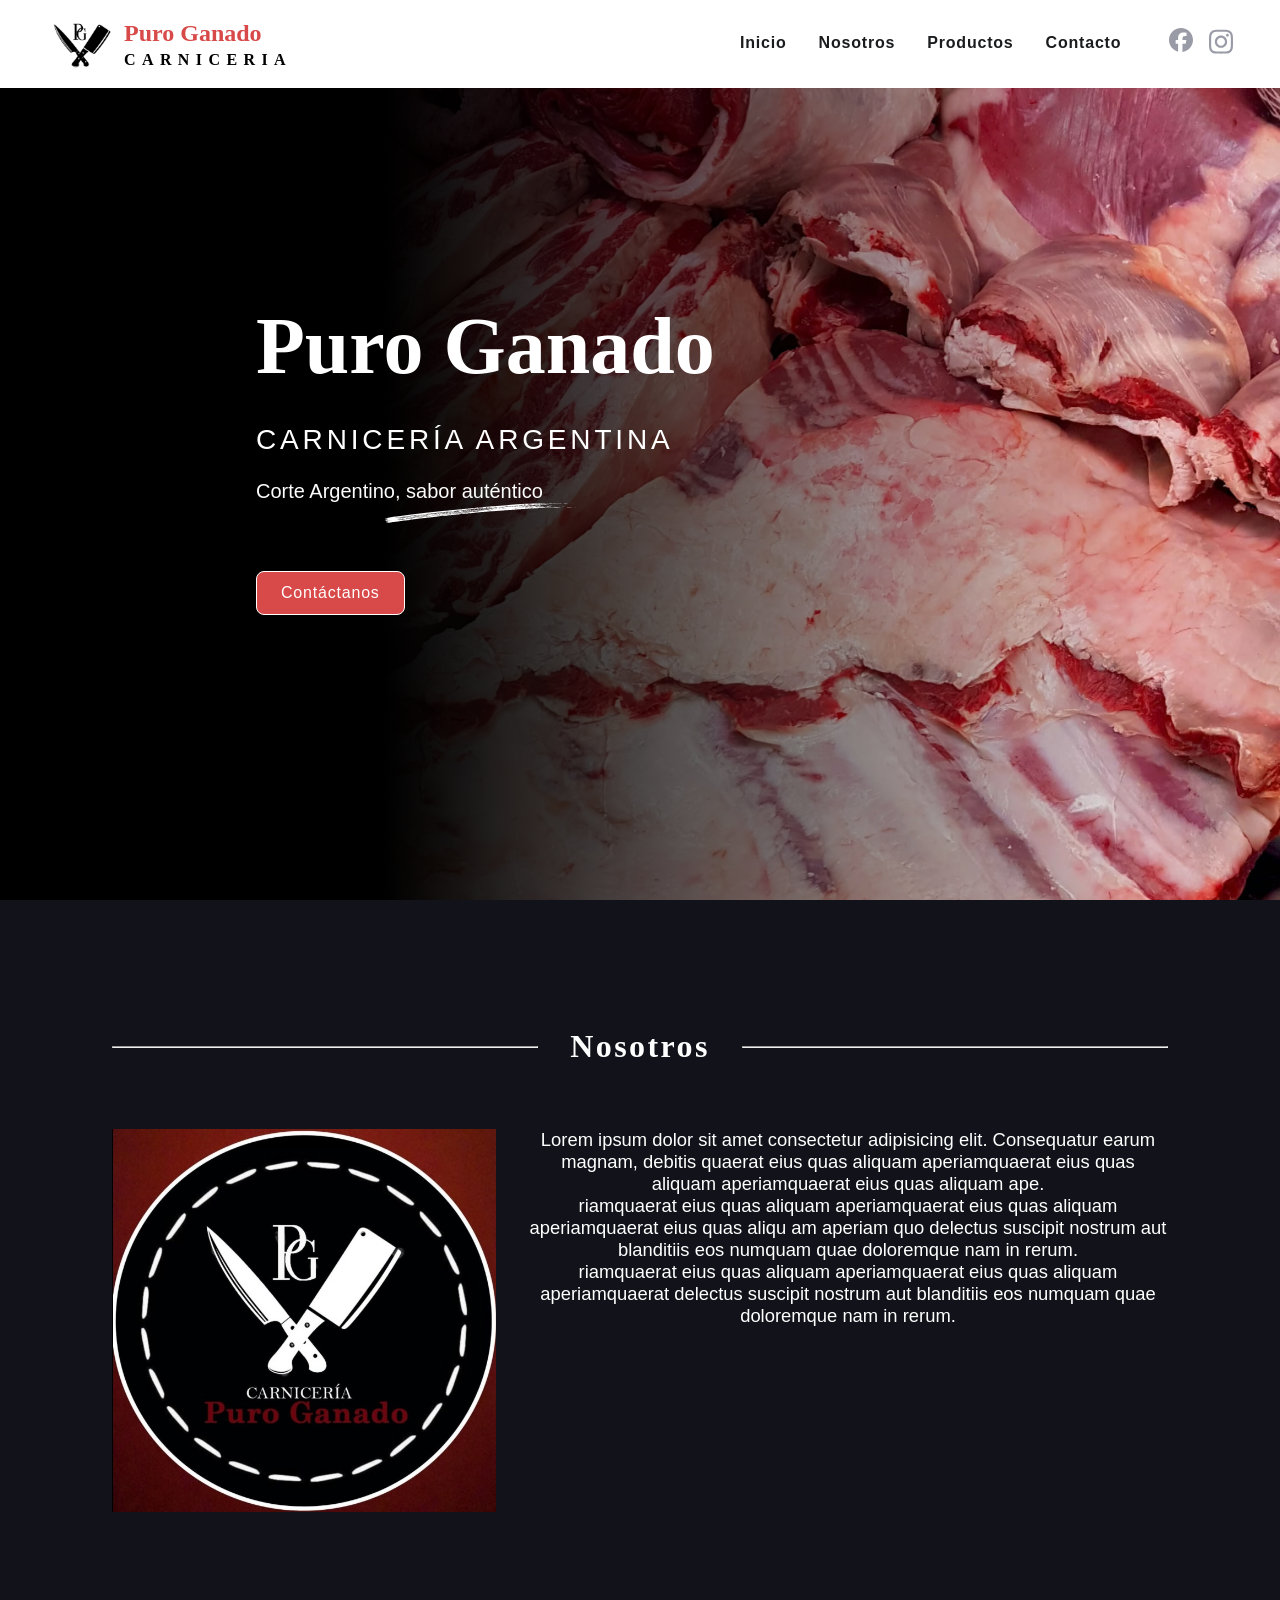
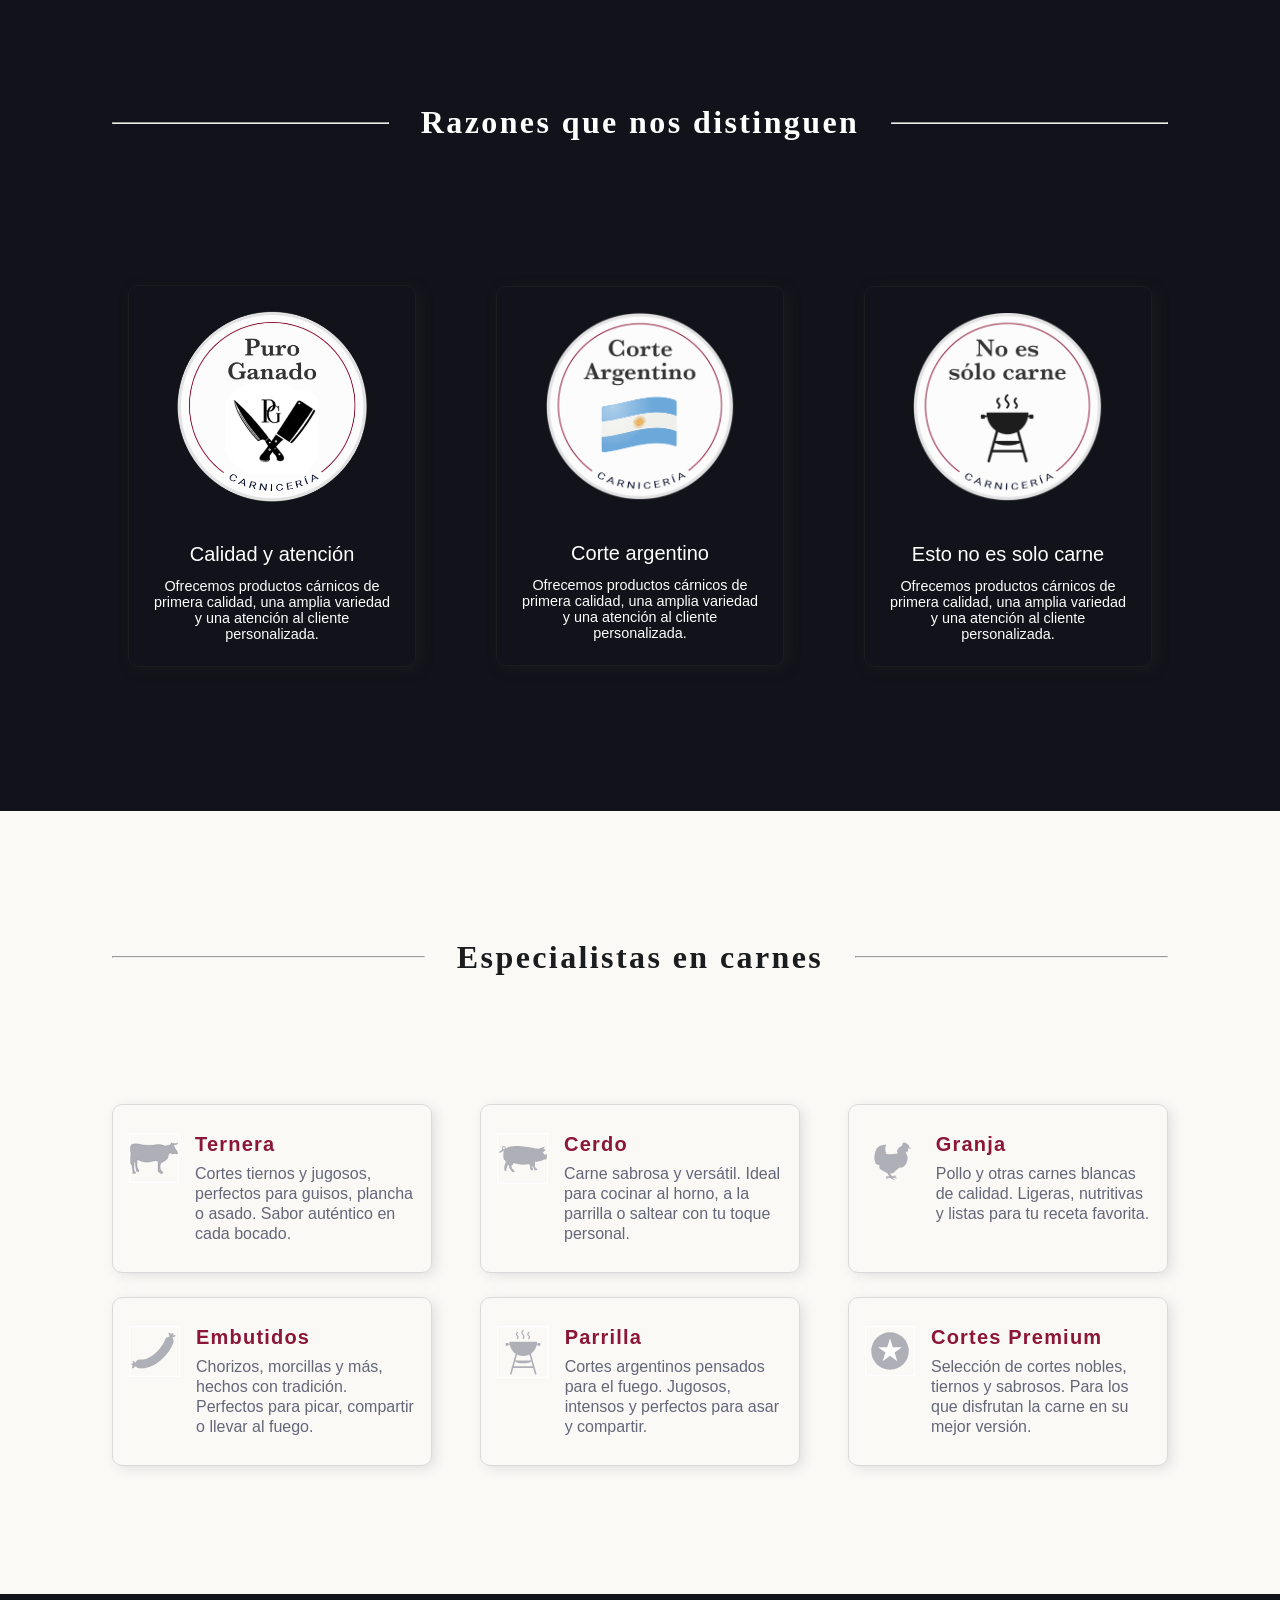
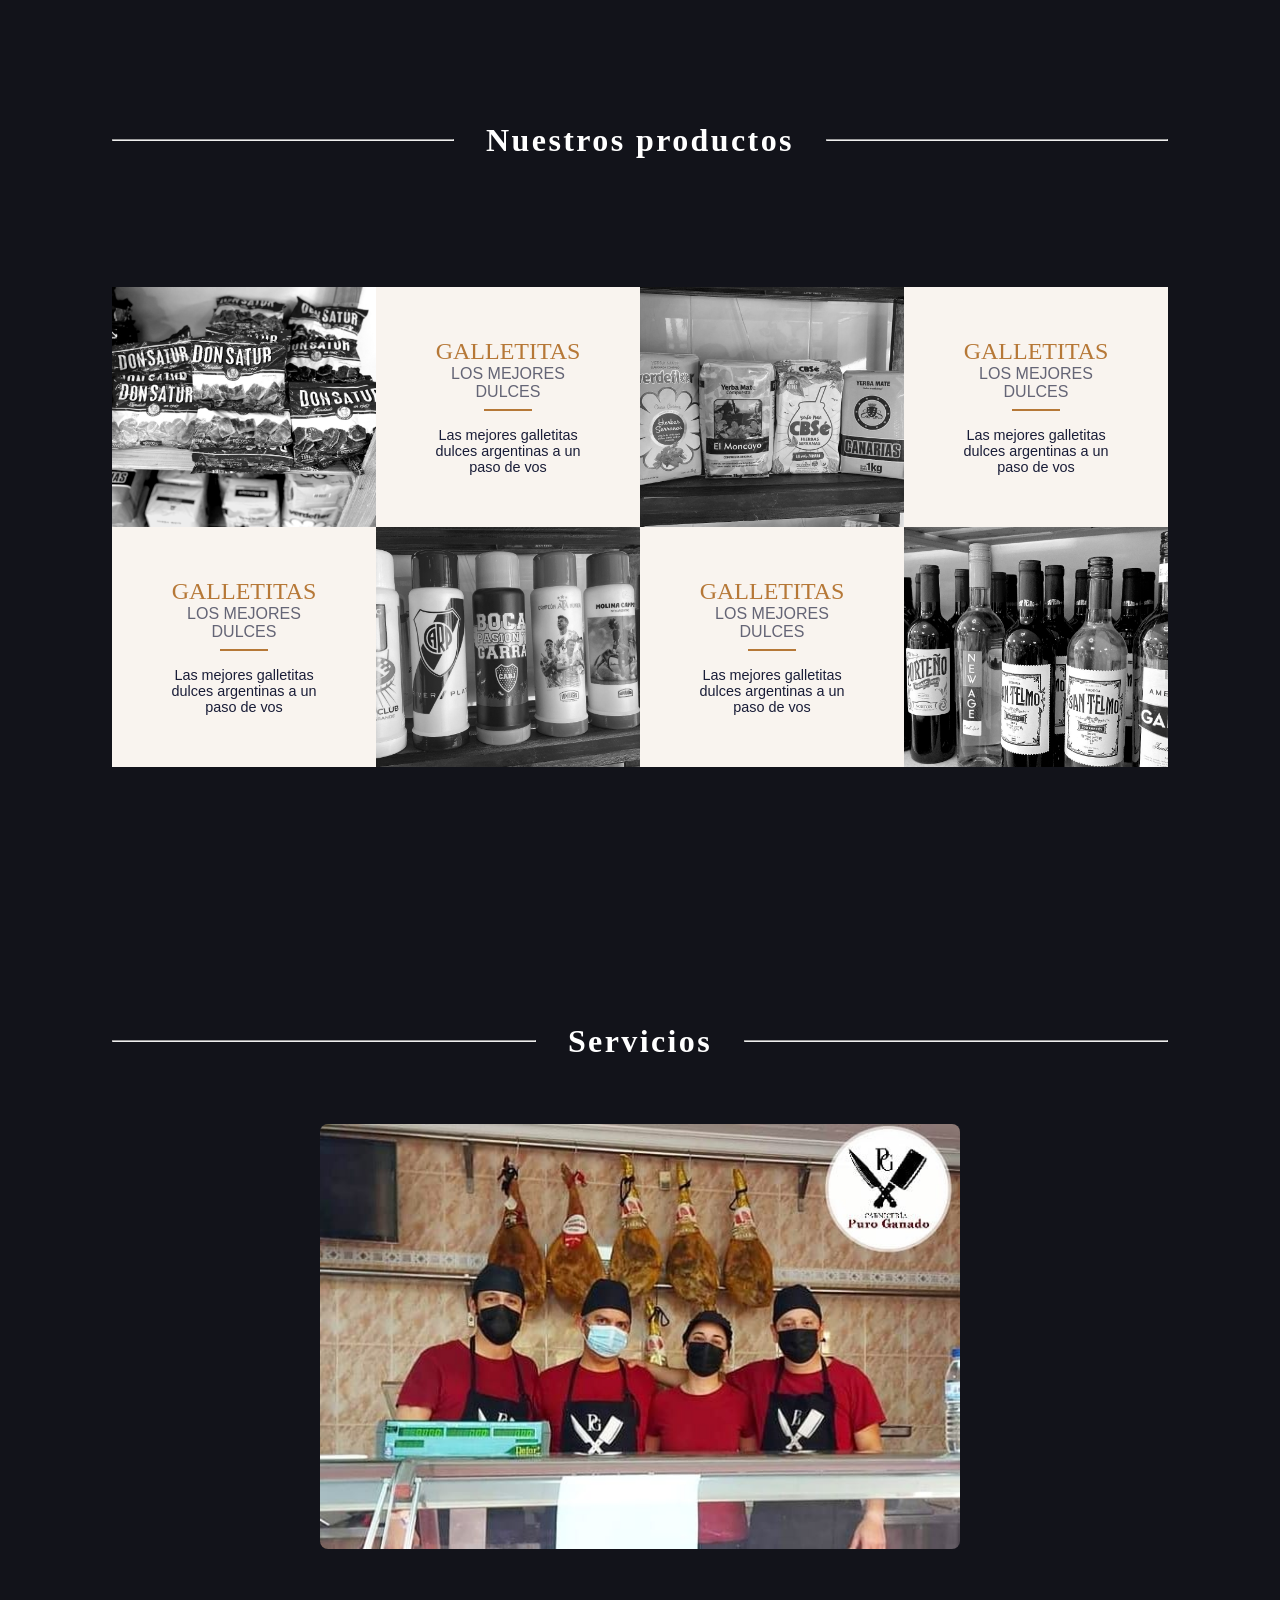
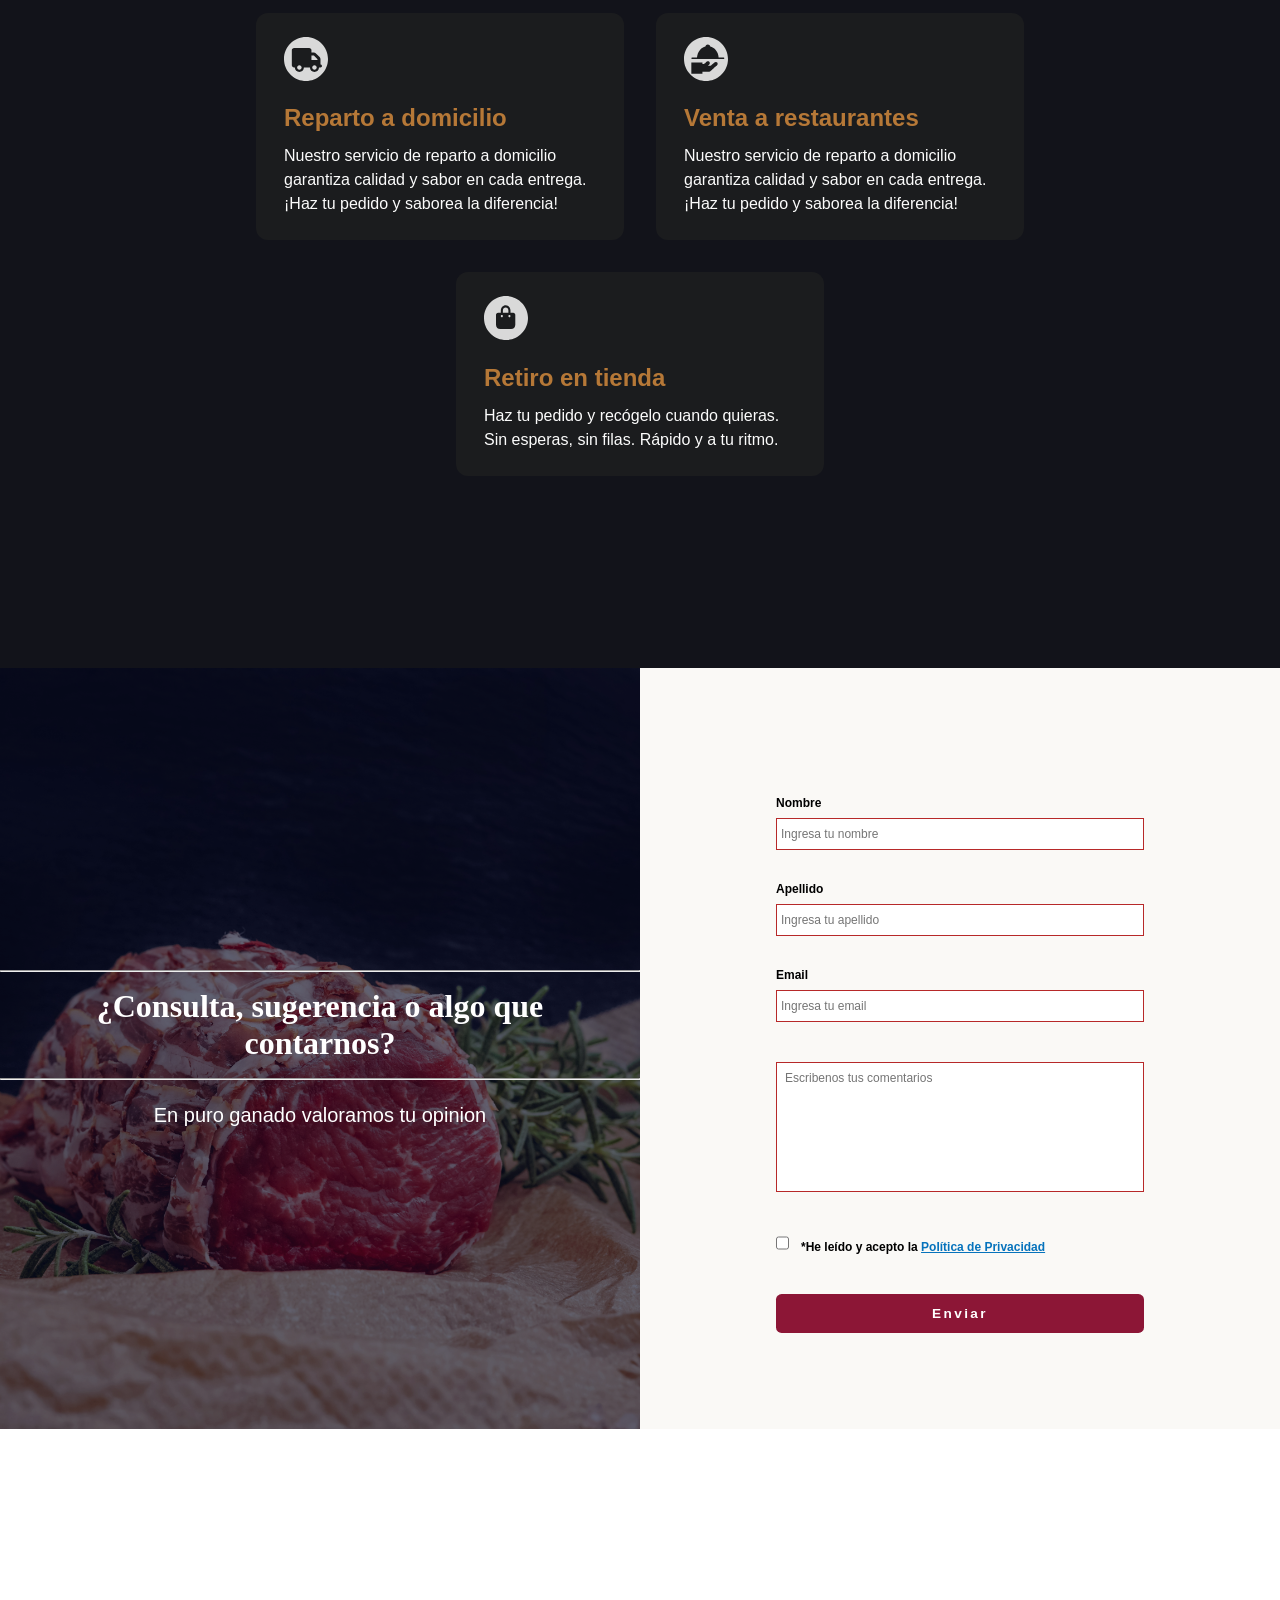
==== commit 46c0e721: "adding contact section" ====
--- a/index.html
+++ b/index.html
@@ -15,11 +15,12 @@
 
   <body>
     <!-- *******************************  MENU MOBILE / DESKTOP ************************** -->
-    <header class="header">
+    <header id="header">
       <!-- Menu mobile -->
       <section class="menu-mobile">
         <section class="menu-mobile__logo">
           <img
+   
             class="menu-mobile__image"
             src="assets/images/logo.avif"
             alt="logo image"
@@ -44,10 +45,10 @@
         <section class="menu-mobile__menu">
           <section class="menu-mobile__navigation">
             <nav class="menu-mobile__nav">
-              <a href="#about" class="menu-mobile__link">Inicio</a>
-              <a href="#" class="menu-mobile__link">Nosotros</a>
-              <a href="#" class="menu-mobile__link">Productos</a>
-              <a href="#" class="menu-mobile__link">Contacto</a>
+              <a href="#header" class="menu-mobile__link">Inicio</a>
+              <a href="#about" class="menu-mobile__link">Nosotros</a>
+              <a href="#products" class="menu-mobile__link">Productos</a>
+              <a href="#contact" class="menu-mobile__link">Contacto</a>
             </nav>
             <section class="menu-mobile__social">
               <svg
@@ -92,13 +93,13 @@
         </section>
         <section class="menu-desktop__menu">
           <nav class="menu-desktop__nav">
-            <a href="#about" class="menu-desktop__link">Inicio</a>
-            <a href="#" class="menu-desktop__link">Nosotros</a>
-            <a href="#" class="menu-desktop__link">Productos</a>
-            <a href="#" class="menu-desktop__link">Contacto</a>
+            <a href="#header" class="menu-desktop__link">Inicio</a>
+            <a href="#about" class="menu-desktop__link">Nosotros</a>
+            <a href="#products" class="menu-desktop__link">Productos</a>
+            <a href="#contact" class="menu-desktop__link">Contacto</a>
           </nav>
           <section class="menu-desktop__social">
-            <svg
+            <a href="https://facebook.com/CarniceriaPuroGanado/" target="_blank"><svg
               class="menu-desktop__btn"
               xmlns="http://www.w3.org/2000/svg"
               viewBox="0 0 512 512"
@@ -107,8 +108,8 @@
                 fill="#9a7678"
                 d="M512 256C512 114.6 397.4 0 256 0S0 114.6 0 256C0 376 82.7 476.8 194.2 504.5V334.2H141.4V256h52.8V222.3c0-87.1 39.4-127.5 125-127.5c16.2 0 44.2 3.2 55.7 6.4V172c-6-.6-16.5-1-29.6-1c-42 0-58.2 15.9-58.2 57.2V256h83.6l-14.4 78.2H287V510.1C413.8 494.8 512 386.9 512 256h0z"
               />
-            </svg>
-            <svg
+            </svg></a>
+            <a href="https://www.instagram.com/carniceriapuroganado/?hl=es" target="_blank"><svg
               class="menu-desktop__btn"
               xmlns="http://www.w3.org/2000/svg"
               viewBox="0 0 448 512"
@@ -117,12 +118,19 @@
                 fill="#9a7678"
                 d="M224.1 141c-63.6 0-114.9 51.3-114.9 114.9s51.3 114.9 114.9 114.9S339 319.5 339 255.9 287.7 141 224.1 141zm0 189.6c-41.1 0-74.7-33.5-74.7-74.7s33.5-74.7 74.7-74.7 74.7 33.5 74.7 74.7-33.6 74.7-74.7 74.7zm146.4-194.3c0 14.9-12 26.8-26.8 26.8-14.9 0-26.8-12-26.8-26.8s12-26.8 26.8-26.8 26.8 12 26.8 26.8zm76.1 27.2c-1.7-35.9-9.9-67.7-36.2-93.9-26.2-26.2-58-34.4-93.9-36.2-37-2.1-147.9-2.1-184.9 0-35.8 1.7-67.6 9.9-93.9 36.1s-34.4 58-36.2 93.9c-2.1 37-2.1 147.9 0 184.9 1.7 35.9 9.9 67.7 36.2 93.9s58 34.4 93.9 36.2c37 2.1 147.9 2.1 184.9 0 35.9-1.7 67.7-9.9 93.9-36.2 26.2-26.2 34.4-58 36.2-93.9 2.1-37 2.1-147.8 0-184.8zM398.8 388c-7.8 19.6-22.9 34.7-42.6 42.6-29.5 11.7-99.5 9-132.1 9s-102.7 2.6-132.1-9c-19.6-7.8-34.7-22.9-42.6-42.6-11.7-29.5-9-99.5-9-132.1s-2.6-102.7 9-132.1c7.8-19.6 22.9-34.7 42.6-42.6 29.5-11.7 99.5-9 132.1-9s102.7-2.6 132.1 9c19.6 7.8 34.7 22.9 42.6 42.6 11.7 29.5 9 99.5 9 132.1s2.7 102.7-9 132.1z"
               />
-            </svg>
+            </svg></a>
           </section>
         </section>
       </section>
     </header>
     <main>
+       <section class="response">
+            <section class="response__comment">
+            <img class="response__image" src="assets/images/logo.avif" alt="">
+            <p class="response__text">Gracias por tu comentario!</p>
+            <button class="response__btn">Volver</button>
+          </section>
+          </section>
       <section class="home">
         <section class="home__degraded">
           <section class="home__info">
@@ -134,7 +142,7 @@
               src="assets/images/home-line.svg"
               alt="Line Image"
             />
-            <button class="home__btn" type="button">Contáctanos</button>
+            <a href="#contact">  <button class="home__btn" type="button"> Contáctanos  </button> </a>
           </section>
         </section>
       </section>
@@ -227,7 +235,7 @@
       <!-- *******************************  SECTION MEATS ************************** -->
 
       <section class="section__container section__container--meats">
-        <section class="section__container--title">
+        <section id="products" class="section__container--title">
           <hr class="section__container--line" />
           <h2 class="section__container--text">Especialistas en carnes</h2>
           <hr class="section__container--line" />
@@ -236,58 +244,98 @@
           <section class="meats">
             <section class="meats__cards">
               <section class="meats__card">
-                <img src="assets/icons/icon-section-beef.svg" alt="" class="meats__card--img">
+                <img
+                  src="assets/icons/icon-section-beef.svg"
+                  alt=""
+                  class="meats__card--img"
+                />
                 <section class="meats__card--content">
-                   <h3 class="meats__card--title">Ternera</h3>
-                   <p class="meats__card--text">Cortes tiernos y jugosos, perfectos para guisos, plancha o asado. Sabor auténtico en cada bocado.</p>
+                  <h3 class="meats__card--title">Ternera</h3>
+                  <p class="meats__card--text">
+                    Cortes tiernos y jugosos, perfectos para guisos, plancha o
+                    asado. Sabor auténtico en cada bocado.
+                  </p>
                 </section>
               </section>
 
               <section class="meats__card">
-                <img src="assets/icons/icon-section-pig.svg" alt="" class="meats__card--img">
+                <img
+                  src="assets/icons/icon-section-pig.svg"
+                  alt=""
+                  class="meats__card--img"
+                />
                 <section class="meats__card--content">
-                   <h3 class="meats__card--title">Cerdo</h3>
-                   <p class="meats__card--text">Carne sabrosa y versátil. Ideal para cocinar al horno, a la parrilla o saltear con tu toque personal.</p>
+                  <h3 class="meats__card--title">Cerdo</h3>
+                  <p class="meats__card--text">
+                    Carne sabrosa y versátil. Ideal para cocinar al horno, a la
+                    parrilla o saltear con tu toque personal.
+                  </p>
                 </section>
               </section>
 
               <section class="meats__card">
-                <img src="assets/icons/icon-section-farm.svg" alt="" class="meats__card--img">
+                <img
+                  src="assets/icons/icon-section-farm.svg"
+                  alt=""
+                  class="meats__card--img"
+                />
                 <section class="meats__card--content">
-                   <h3 class="meats__card--title">Granja</h3>
-                   <p class="meats__card--text">Pollo y otras carnes blancas de calidad. Ligeras, nutritivas y listas para tu receta favorita.</p>
+                  <h3 class="meats__card--title">Granja</h3>
+                  <p class="meats__card--text">
+                    Pollo y otras carnes blancas de calidad. Ligeras, nutritivas
+                    y listas para tu receta favorita.
+                  </p>
                 </section>
               </section>
 
               <section class="meats__card">
-                <img src="assets/icons/icon-section-sausage.svg" alt="" class="meats__card--img">
+                <img
+                  src="assets/icons/icon-section-sausage.svg"
+                  alt=""
+                  class="meats__card--img"
+                />
                 <section class="meats__card--content">
-                   <h3 class="meats__card--title">Embutidos</h3>
-                   <p class="meats__card--text">Chorizos, morcillas y más, hechos con tradición. Perfectos para picar, compartir o llevar al fuego.</p>
-                </section>
-              </section>
-
+                  <h3 class="meats__card--title">Embutidos</h3>
+                  <p class="meats__card--text">
+                    Chorizos, morcillas y más, hechos con tradición. Perfectos
+                    para picar, compartir o llevar al fuego.
+                  </p>
+                </section>
+              </section>
 
               <section class="meats__card">
-                <img src="assets/icons/icon-section-grill.svg" alt="" class="meats__card--img">
+                <img
+                  src="assets/icons/icon-section-grill.svg"
+                  alt=""
+                  class="meats__card--img"
+                />
                 <section class="meats__card--content">
-                   <h3 class="meats__card--title">Parrilla</h3>
-                   <p class="meats__card--text">Cortes argentinos pensados para el fuego. Jugosos, intensos y perfectos para asar y compartir.</p>
+                  <h3 class="meats__card--title">Parrilla</h3>
+                  <p class="meats__card--text">
+                    Cortes argentinos pensados para el fuego. Jugosos, intensos
+                    y perfectos para asar y compartir.
+                  </p>
                 </section>
               </section>
 
               <section class="meats__card">
-                <img src="assets/icons/icon-section-premium.svg" alt="" class="meats__card--img">
+                <img
+                  src="assets/icons/icon-section-premium.svg"
+                  alt=""
+                  class="meats__card--img"
+                />
                 <section class="meats__card--content">
-                   <h3 class="meats__card--title">Cortes Premium</h3>
-                   <p class="meats__card--text">Selección de cortes nobles, tiernos y sabrosos. Para los que disfrutan la carne en su mejor versión.</p>
-                </section>
-              </section>
-            </section>
-          </section>
-        </section>
-      </section>
-
+                  <h3 class="meats__card--title">Cortes Premium</h3>
+                  <p class="meats__card--text">
+                    Selección de cortes nobles, tiernos y sabrosos. Para los que
+                    disfrutan la carne en su mejor versión.
+                  </p>
+                </section>
+              </section>
+            </section>
+          </section>
+        </section>
+      </section>
 
       <!-- *******************************  SECTION PRODUCTS ************************** -->
 
@@ -301,41 +349,209 @@
           <section class="products">
             <section class="products__wraps">
               <section class="products__cards">
-                <img src="assets/images/image-product-1.jpg" alt="" class="products__image">
+                <img
+                  src="assets/images/image-product-1.jpg"
+                  alt=""
+                  class="products__image"
+                />
                 <section class="products__card">
-                  <h3 class="products__card--title">Galletitas</h3> 
+                  <h3 class="products__card--title">Galletitas</h3>
                   <h6 class="products__card--subtitle">Los mejores dulces</h6>
-                  <hr class="products__card--line">
-                  <p class="products__card--text">Las mejores galletitas dulces argentinas a un paso de vos</p>
+                  <hr class="products__card--line" />
+                  <p class="products__card--text">
+                    Las mejores galletitas dulces argentinas a un paso de vos
+                  </p>
                 </section>
                 <section class="products__card">
-                  <h3 class="products__card--title">Galletitas</h3> 
+                  <h3 class="products__card--title">Galletitas</h3>
                   <h6 class="products__card--subtitle">Los mejores dulces</h6>
-                  <hr class="products__card--line">
-                  <p class="products__card--text">Las mejores galletitas dulces argentinas a un paso de vos</p>   
-                </section>
-                <img src="assets/images/image-product-2.jpg" alt="" class="products__image">
+                  <hr class="products__card--line" />
+                  <p class="products__card--text">
+                    Las mejores galletitas dulces argentinas a un paso de vos
+                  </p>
+                </section>
+                <img
+                  src="assets/images/image-product-2.jpg"
+                  alt=""
+                  class="products__image"
+                />
               </section>
               <section class="products__cards">
-                <img src="assets/images/image-product-3.jpg" alt="" class="products__image">
+                <img
+                  src="assets/images/image-product-3.jpg"
+                  alt=""
+                  class="products__image"
+                />
                 <section class="products__card">
-                  <h3 class="products__card--title">Galletitas</h3> 
+                  <h3 class="products__card--title">Galletitas</h3>
                   <h6 class="products__card--subtitle">Los mejores dulces</h6>
-                  <hr class="products__card--line">
-                  <p class="products__card--text">Las mejores galletitas dulces argentinas a un paso de vos</p>
+                  <hr class="products__card--line" />
+                  <p class="products__card--text">
+                    Las mejores galletitas dulces argentinas a un paso de vos
+                  </p>
                 </section>
                 <section class="products__card">
-                  <h3 class="products__card--title">Galletitas</h3> 
+                  <h3 class="products__card--title">Galletitas</h3>
                   <h6 class="products__card--subtitle">Los mejores dulces</h6>
-                  <hr class="products__card--line">
-                  <p class="products__card--text">Las mejores galletitas dulces argentinas a un paso de vos</p>   
-                </section>
-                <img src="assets/images/image-product-4.jpg" alt="" class="products__image">
-              </section>
-            </section>
-          </section>
-        </section>
-      </section>
+                  <hr class="products__card--line" />
+                  <p class="products__card--text">
+                    Las mejores galletitas dulces argentinas a un paso de vos
+                  </p>
+                </section>
+                <img
+                  src="assets/images/image-product-4.jpg"
+                  alt=""
+                  class="products__image"
+                />
+              </section>
+            </section>
+          </section>
+        </section>
+      </section>
+
+      <!-- *******************************  SECTION SERVICE ************************** -->
+
+      <section class="section__container section__container--service">
+        <section class="section__container--title">
+          <hr class="section__container--line" />
+          <h2 class="section__container--text">Servicios</h2>
+          <hr class="section__container--line" />
+        </section>
+        <section class="section__container--content">
+          <section class="service">
+            <img
+              src="assets/images/image-service.jpg"
+              alt=""
+              class="service__image fade-in"
+            />
+            <section class="service__cards">
+              <section class="service__card">
+                <img src="assets/icons/icon-service-delivery.svg" alt="" />
+                <h3 class="service__title">Reparto a domicilio</h3>
+                <p class="service__text">
+                  Nuestro servicio de reparto a domicilio garantiza calidad y
+                  sabor en cada entrega. ¡Haz tu pedido y saborea la diferencia!
+                </p>
+              </section>
+
+              <section class="service__card">
+                <img src="assets/icons/icon-service-restaurant.svg" alt="" />
+                <h3 class="service__title">Venta a restaurantes</h3>
+                <p class="service__text">
+                  Nuestro servicio de reparto a domicilio garantiza calidad y
+                  sabor en cada entrega. ¡Haz tu pedido y saborea la diferencia!
+                </p>
+              </section>
+
+              <section class="service__card">
+                <img src="assets/icons/icon-service-takeaway.svg" alt="" />
+                <h3 class="service__title">Retiro en tienda</h3>
+                <p class="service__text">
+                  Haz tu pedido y recógelo cuando quieras. Sin esperas, sin
+                  filas. Rápido y a tu ritmo.
+                </p>
+              </section>
+            </section>
+          </section>
+        </section>
+      </section>
+
+      <!-- *******************************  SECTION OPINION ************************** -->
+
+      <!--  <section class="section__container section__container--opinion">
+        <section class="section__container--title">
+          <hr class="section__container--line" />
+          <h2 class="section__container--text">
+            Lo que dicen nuestros clientes
+          </h2>
+          <hr class="section__container--line" />z
+        </section>
+        <section class="section__container--content">
+          <p class="opinion__text">
+            Nos llena de orgullo contar con la confianza de quienes eligen
+            nuestros productos.
+          </p>
+          <script
+            defer
+            async
+            src="https://cdn.trustindex.io/loader.js?5974fec53b27700c0d8664f1272"
+          ></script>
+        </section>
+      </section> -->
+
+      <!-- *******************************  SECTION CONTACT ************************** -->
+
+      <section id="contact" class="contact">
+        <section  class="contact__title">
+          <section class="contact__filter">
+            <hr class="contact__line" />
+            <h2 class="contact__text">
+              ¿Consulta, sugerencia o algo que contarnos?
+            </h2>
+            <hr class="contact__line" />
+            <p class="contact__subtitle">En puro ganado valoramos tu opinion</p>
+          </section>
+        </section>
+        <section class="contact__form">
+          <form class="form__contact" action="https://formsubmit.co/pablozallio@gmail.com" method="POST" target="_blank">
+            <label for="name">Nombre</label>
+            <input
+            class="form__input"
+            name="nombre"
+              type="text"
+              id="name"
+              title="Solo acepta letras mayusculas, minusculas y espacios"
+              placeholder="Ingresa tu nombre"
+              pattern="^[A-Za-zÑñÁáÉéÍíÓóÚúÜü\s]+$"
+              required
+              autocomplete="name"
+            />
+
+            <label for="lastname">Apellido</label>
+            <input
+            class="form__input"
+            name="apellido"
+              type="text"
+              id="lastname"
+              title="Solo acepta letras mayusculas, minusculas y espacios"
+              placeholder="Ingresa tu apellido"
+              pattern="^[A-Za-zÑñÁáÉéÍíÓóÚúÜü\s]+$"
+              required
+              autocomplete="family-name"
+            />
+
+            <label for="email">Email</label>
+            <input
+            class="form__input"
+            name="correo"
+              type="email"
+              id="email"
+              title="Email incorrecto"
+              placeholder="Ingresa tu email"
+              pattern="^[a-z0-9]+(\.[_a-z0-9]+)*@[a-z0-9]+-*[a-z0-9]+\.[a-z]{2,15}$"
+              required
+              autocomplete="email"
+            />
+
+            <textarea
+              name="mensaje"
+              required
+              cols="30"
+              rows="8"
+              data-pattern="^.{1,255}$"
+              title="Tu comentario no debe exceder los 255 caracteres"
+              placeholder="Escribenos tus comentarios"
+            ></textarea>
+
+            <section class="form__check">
+              <input class="form__checkbox" type="checkbox" name="" id="checkbox">
+              <label for="checkbox" class="form__accept">*He leído y acepto la <a href="">Política de Privacidad</a></label>
+            </section>
+            <input class="form__button" type="submit" value="Enviar" />
+          </form>
+        </section>
+      </section>
+
     </main>
     <br /><br /><br /><br /><br /><br /><br /><br /><br /><br /><br /><br /><br /><br /><br /><br /><br /><br /><br /><br /><br /><br /><br /><br /><br /><br /><br />
     <script src="src/script.js"></script>
@@ -356,4 +572,5 @@
         </section>
       </section>
     
+
     -->
--- a/src/style.css
+++ b/src/style.css
@@ -9,8 +9,11 @@
   --color-primary-white: #fff;
   --color-primary-black: #000;
   --color-primary-ligth: #faf9f6;
+  --color-valid-green: #29b751;
+  --color-invalid-red: #b72929;
 
   /* Secondary */
+  --color-secondary-blue: #0673bc;
   --color-secondary-light: rgb(252, 252, 252);
   --color-secondary-beigeLight: #f9f4ef;
   --color-secondary-darkBlue: #000626;
@@ -19,7 +22,7 @@
   --color-secondary-darkBlue-90: rgba(0, 5, 36, 0.9);
   --color-secondary-ocre: #b67837;
   --color-secondary-greenLight: #25d366;
-  --color-secondary-grey: #cfcfcf;
+  --color-secondary-grey: #fcfcfc;
   --color-secondary-dark: #12131a;
   --color-secondary-stroke: #d9d9d9;
 
@@ -59,7 +62,8 @@
   flex-direction: column;
   justify-content: center;
   align-items: center;
-  padding-block: 3rem;
+  padding-block-start: 3rem;
+  padding-block-end: 3rem;
   width: 100%;
 }
 
@@ -88,6 +92,8 @@
   }
   .section__container--title {
     flex-direction: row;
+  padding-block-start: 7rem;
+
   }
 
   .section__container--text {
@@ -98,6 +104,7 @@
 
   .section__container--content {
     margin-inline: 0;
+
   }
 }
 
@@ -255,7 +262,7 @@
 .menu-desktop {
   display: none;
   justify-content: space-around;
-  padding-block: 1rem;
+  padding-block: .75rem;
   padding-inline: 3rem;
 }
 
@@ -344,6 +351,10 @@
   .menu-desktop {
     display: flex;
     justify-content: space-between;
+     position: fixed;
+     z-index: 600;
+        width: 100%;
+        background-color: var(--color-primary-white);
   }
 
   .menu-mobile {
@@ -354,6 +365,7 @@
 @media screen and (min-width: 1440px) {
   .menu-desktop {
     justify-content: space-around;
+   
   }
 
   .menu-desktop__menu {
@@ -374,10 +386,10 @@
 *******************************************************************************************************************************************/
 
 .home {
-  width: 100%;
-  height: 100dvh;
   background-image: url("../assets/images/image-home.avif");
   background-size: cover;
+  width: 100%;
+  height: 100svh;
 }
 
 .home__btn {
@@ -392,6 +404,7 @@
   color: var(--color-primary-white);
   font-weight: 500;
   letter-spacing: 0.05rem;
+  cursor: pointer;
 }
 
 .home__degraded {
@@ -399,8 +412,7 @@
   justify-content: center;
   padding-block-start: 4rem;
   width: 100%;
-  height: 100dvh;
-  background: #000000;
+  height: 100svh;
   background: linear-gradient(
     180deg,
     rgba(0, 0, 0, 1) 30%,
@@ -588,8 +600,8 @@
   padding: 1.5rem;
   width: 16.5rem;
   border-radius: 10px;
-  border: 1px solid #2b2b2b;
-  box-shadow: 10px 10px 34px 1px rgba(62, 57, 53, 0.75);
+  border: 1px solid var(--color-brand-black);
+  box-shadow: 4px 3px 13px -2px var(--color-brand-black);
   transition: transform 0.2s ease-in, box-shadow 0.2s ease-in;
 }
 
@@ -703,6 +715,9 @@
 ----------------------------------------------*/
 
 @media screen and (min-width: 1023px) {
+  .meats__card {
+    max-width: 20rem;
+  }
   .meats__card:hover {
     transform: scale(1.03);
   }
@@ -721,6 +736,12 @@
   .meats__cards {
     margin-block: 4rem;
     justify-content: space-between;
+  }
+}
+
+@media screen and (min-width: 1400px) {
+  .meats__card {
+    max-width: 23rem;
   }
 }
 
@@ -793,10 +814,6 @@
   font-weight: 500;
 }
 
-
-
-
-
 .products__wraps {
   display: flex;
   justify-content: center;
@@ -857,6 +874,322 @@
     grid-template-rows: repeat(2, 18rem);
   }
 }
+
+/* *******************************************************************************************************************************
+********************************************************** SECCION SERVICE ********************************************************* 
+**********************************************************************************************************************************/
+
+.section__container--service {
+  background-color: var(--color-secondary-dark);
+      padding-block-end: 5rem;
+
+}
+
+.service {
+  display: flex;
+  flex-direction: column;
+  align-items: center;
+  gap: 1rem;
+}
+
+.service__cards {
+  display: flex;
+  flex-wrap: wrap;
+  justify-content: center;
+  gap: 2rem;
+  margin-block: 3rem;
+}
+
+.service__card {
+  padding-block: 1rem;
+  padding-inline: 1rem;
+  max-width: 22rem;
+  background-color: var(--color-brand-black);
+  border-radius: 0.75rem;
+}
+
+.service__title {
+  margin-block-start: 1rem;
+  margin-block-end: 0.5rem;
+  font-family: var(--font-open);
+  color: var(--color-secondary-ocre);
+  font-size: 1rem;
+  font-weight: 700;
+}
+
+.service__text {
+  font-size: 0.75rem;
+  line-height: 1.15rem;
+  font-family: var(--font-roboto);
+  color: var(--color-secondary-grey);
+}
+.service__image {
+  width: 100%;
+  max-width: 40rem;
+  border-radius: 0.5rem;
+}
+/* -------------------------------------------
+---------------- RESPONSIVE ------------------
+----------------------------------------------*/
+
+@media screen and (min-width: 1023px) {
+  .service__card {
+    padding-block: 1.5rem;
+    padding-inline: 1.75rem;
+    max-width: 23rem;
+  }
+
+  .service__title {
+    margin-block-start: 1.15rem;
+    margin-block-end: 0.75rem;
+    font-size: 1.5rem;
+  }
+
+  .service__text {
+    font-size: 1rem;
+    line-height: 1.5rem;
+    font-family: var(--font-roboto);
+    color: var(--color-secondary-grey);
+  }
+}
+
+/* *******************************************************************************************************************************
+********************************************************** SECCION OPINION ********************************************************* 
+**********************************************************************************************************************************/
+
+.opinion__text {
+  text-align: center;
+  margin-block: 2rem;
+  font-family: var(--font-open);
+  font-size: 1rem;
+}
+.section__container--opinion {
+  color: var(--color-brand-black);
+}
+
+.ti-widget {
+  padding-inline: 1rem;
+}
+
+.ti-review-item {
+  width: 25%;
+}
+
+/* *******************************************************************************************************************************
+********************************************************** SECCION CONTACT ********************************************************* 
+**********************************************************************************************************************************/
+
+.contact {
+  background-color: var(--color-primary-ligth);
+  display: flex;
+  flex-direction: column;
+}
+
+.contact__filter {
+  display: flex;
+  flex-direction: column;
+  justify-content: center;
+  padding-block: 4rem;
+  height: 100%;
+  background-color: var(--color-secondary-darkBlue-60);
+}
+
+.contact__form {
+  width: 100%;
+  max-width: 25rem;
+  margin: 0 auto;
+  padding-block: 4rem;
+  padding-inline: 1rem;
+}
+
+.contact__text {
+  margin-block: 1rem;
+  margin-inline: 1rem;
+  color: var(--color-primary-white);
+  font-family: var(--font-georgia);
+  font-size: 1.5rem;
+  text-align: center;
+}
+
+.contact__title {
+  background-image: url(../assets/images/image-form.jpg);
+  background-position: center;
+  background-size: cover;
+  width: 100%;
+}
+
+.contact__subtitle {
+  color: var(--color-primary-white);
+  font-family: var(--font-roboto);
+  text-align: center;
+  margin-block-start: 1.5rem;
+}
+
+.form__accept,
+.form__accept a {
+  font-family: var(--font-open);
+  font-size: 0.75rem;
+}
+
+.form__accept a {
+  color: var(--color-secondary-blue);
+  font-weight: 600;
+}
+
+.form__button,
+.response__btn {
+  width: 100%;
+  padding-block: 0.75rem;
+  border: none;
+  border-radius: 0.35rem;
+  margin-block: 2rem;
+  background-color: var(--color-primary-bloodred);
+  color: var(--color-primary-white);
+  font-family: var(--font-roboto);
+  font-size: 0.85rem;
+  letter-spacing: 0.15rem;
+  font-weight: 600;
+  cursor: pointer;
+}
+
+.form__contact *::placeholder {
+  font-family: var(--font-open);
+}
+
+.form__contact [required]:valid {
+  border: 1px solid var(--color-valid-green);
+}
+
+.form__contact [required]:invalid {
+  border: 1px solid var(--color-invalid-red);
+}
+
+.form__check {
+  display: flex;
+  gap: 0.75rem;
+  margin-block-start: 2rem;
+}
+
+.form__check--error {
+  border: 1px solid var(--color-brand-primary);
+  border-radius: 0.2rem;
+  padding: 0.25rem;
+}
+
+.form__contact {
+  display: flex;
+  flex-direction: column;
+}
+
+.form__contact label {
+      margin-block-start: 1rem;
+
+  margin-block-end: 0.5rem;
+  font-family: var(--font-roboto);
+  font-weight: 600;
+  font-size: 0.75rem;
+}
+
+.form__contact textarea {
+  padding-block: 0.5rem;
+  padding-inline: 0.5rem;
+  margin-block-start: 1.5rem;
+  font-family: var(--font-roboto);
+  font-size: 0.75rem;
+  resize: none;
+}
+
+.form__input {
+  margin-block-end: 1rem;
+
+  padding-inline: 0.25rem;
+  padding-block: 0.5rem;
+  font-size: 0.75rem;
+  font-family: var(--font-roboto);
+}
+
+.form__span {
+  display: none;
+  background-color: var(--color-brand-primary);
+  color: var(--color-primary-white);
+  font-family: var(--font-open);
+  font-size: 0.65rem;
+  padding-block: 0.4rem;
+  padding-inline: 1rem;
+}
+
+.span__active {
+  display: block;
+  margin-block-start: -1rem;
+  margin-block-end: 1rem;
+}
+
+.response {
+  display: none;
+  justify-content: center;
+  align-items: center;
+  position: fixed;
+  top: 0;
+  left: 0;
+  width: 100%;
+  height: 100dvh;
+  background-color: var(--color-secondary-darkBlue-40);
+}
+
+.response__comment {
+  display: flex;
+  justify-content: center;
+  align-items: center;
+  flex-direction: column;
+  padding: 2rem;
+  background-color: var(--color-primary-white);
+}
+
+.response__image {
+  width: 7rem;
+}
+
+.response__text {
+  text-align: center;
+  font-family: var(--font-open);
+}
+
+@media screen and (min-width: 1023px) {
+
+  .contact__form {
+    padding-block-start: 7rem;
+  }
+  .contact {
+    flex-direction: row;
+  }
+
+  .contact__title {
+    width: 50%;
+  }
+
+  .contact__text {
+    font-size: 2rem;
+    margin-inline: 2rem;
+  }
+
+  .contact__subtitle {
+    font-size: 1.25rem;
+  }
+}
+
+@media screen and (min-width: 1440px) {
+  .contact__text {
+    margin-inline: 12rem;
+  }
+}
+/* -------------------------------------------
+---------------- RESPONSIVE ------------------
+----------------------------------------------*/
+
+/* -------------------------------------------
+---------------- RESPONSIVE ------------------
+----------------------------------------------*/
+
 /* -------------------------------------------
 -------------- ANIMATION - OBSERVER ---------------
 ----------------------------------------------*/
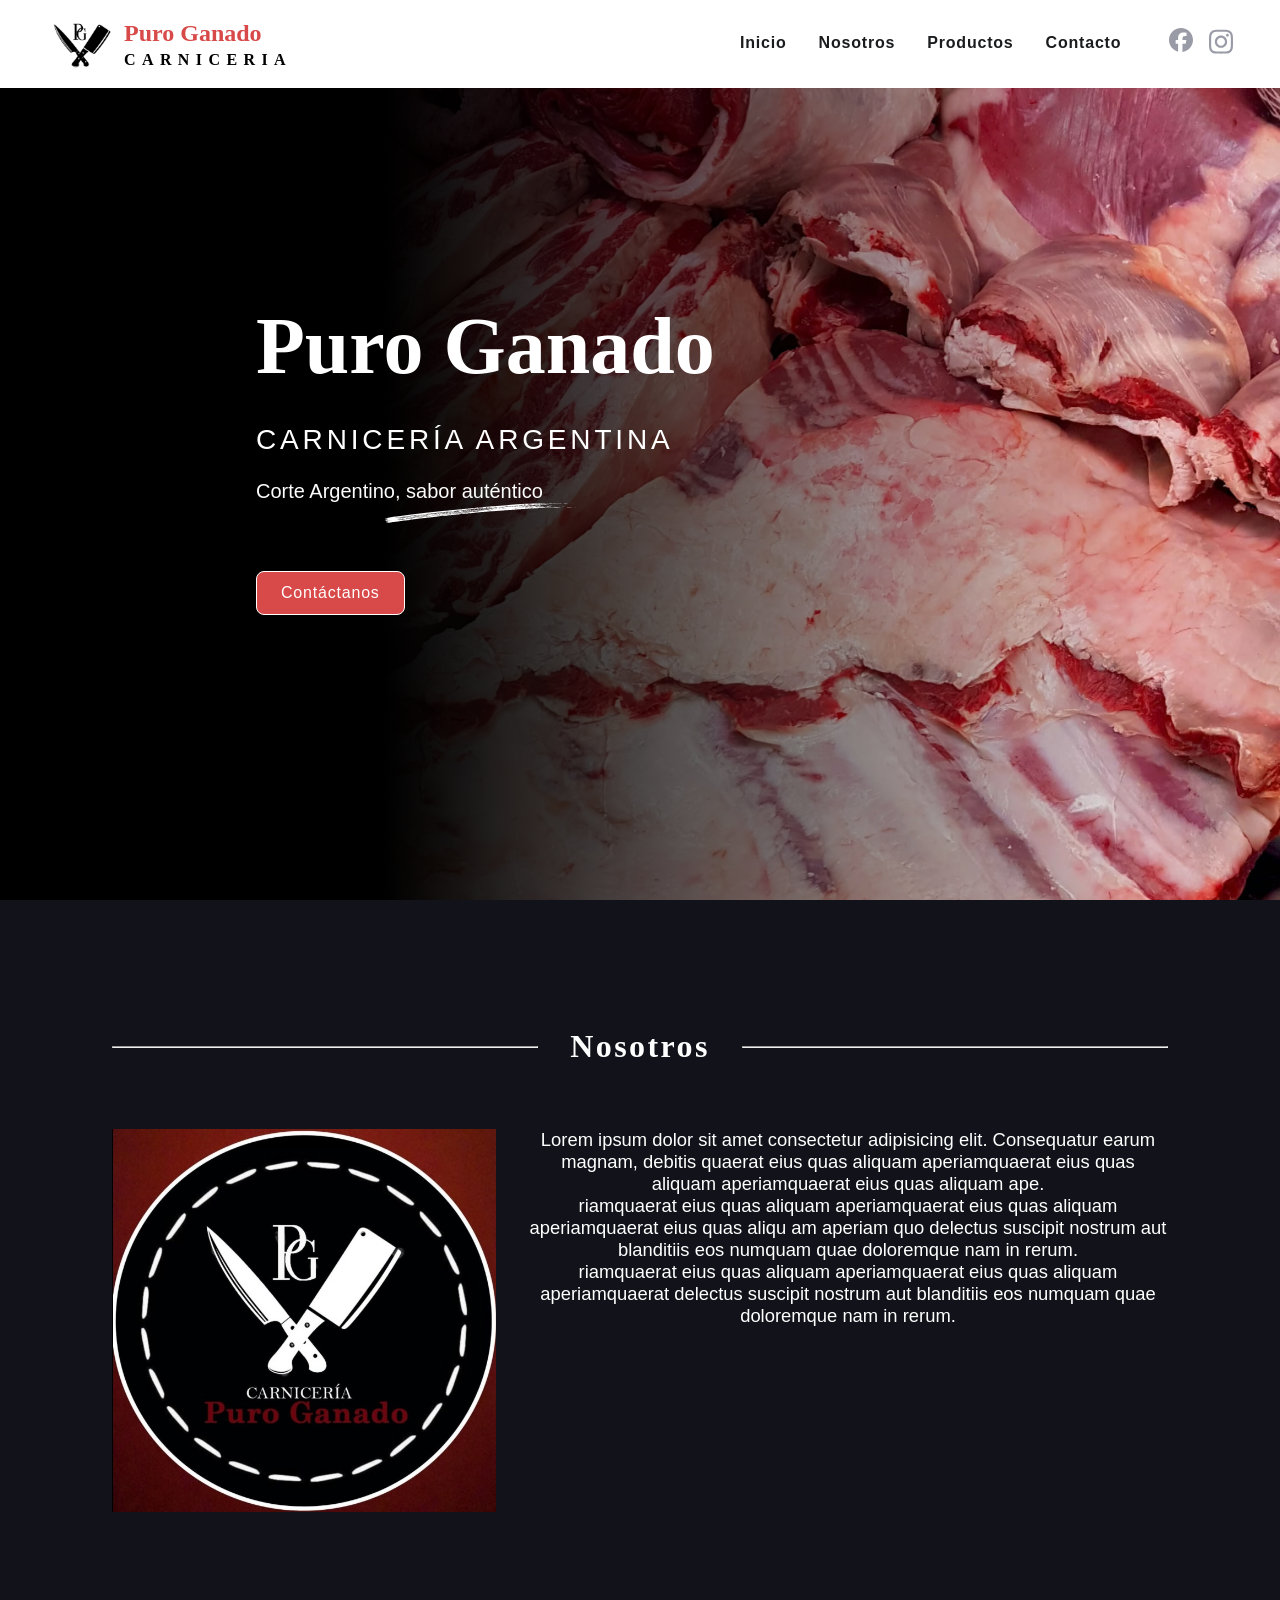
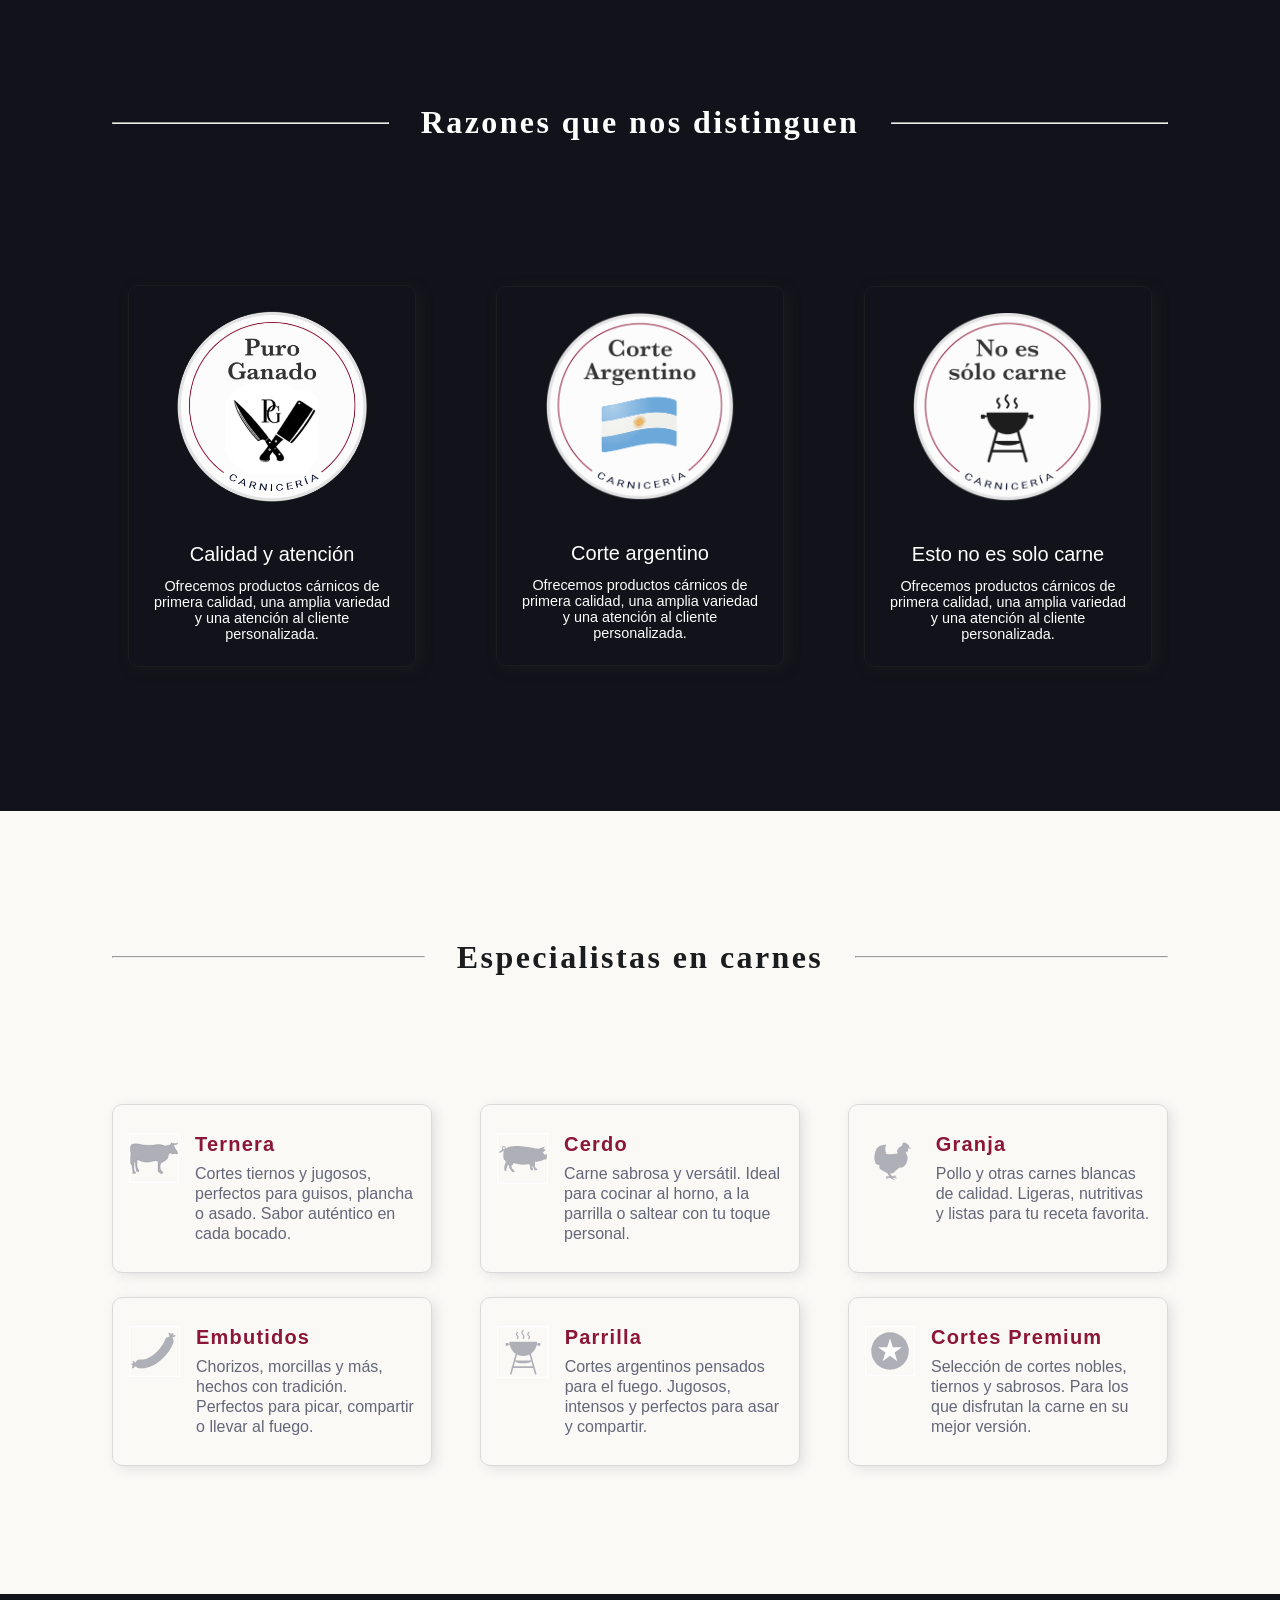
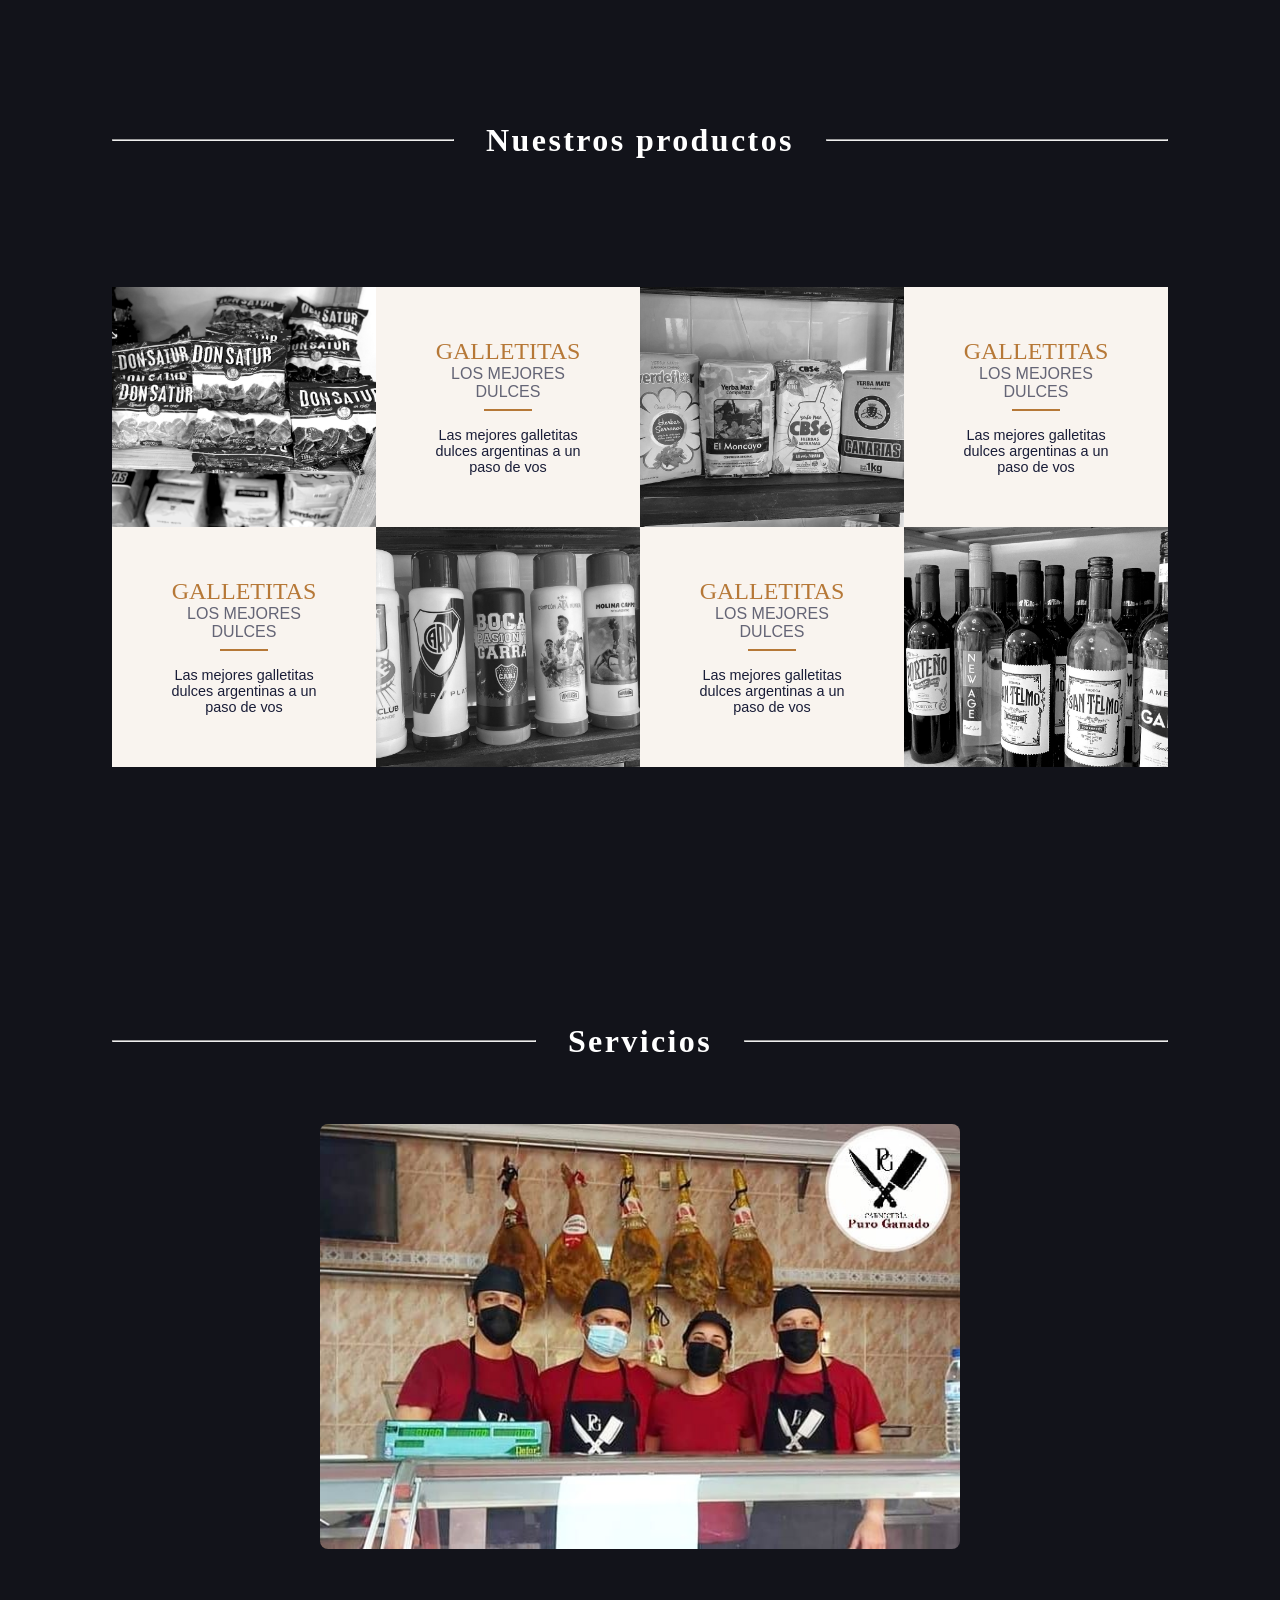
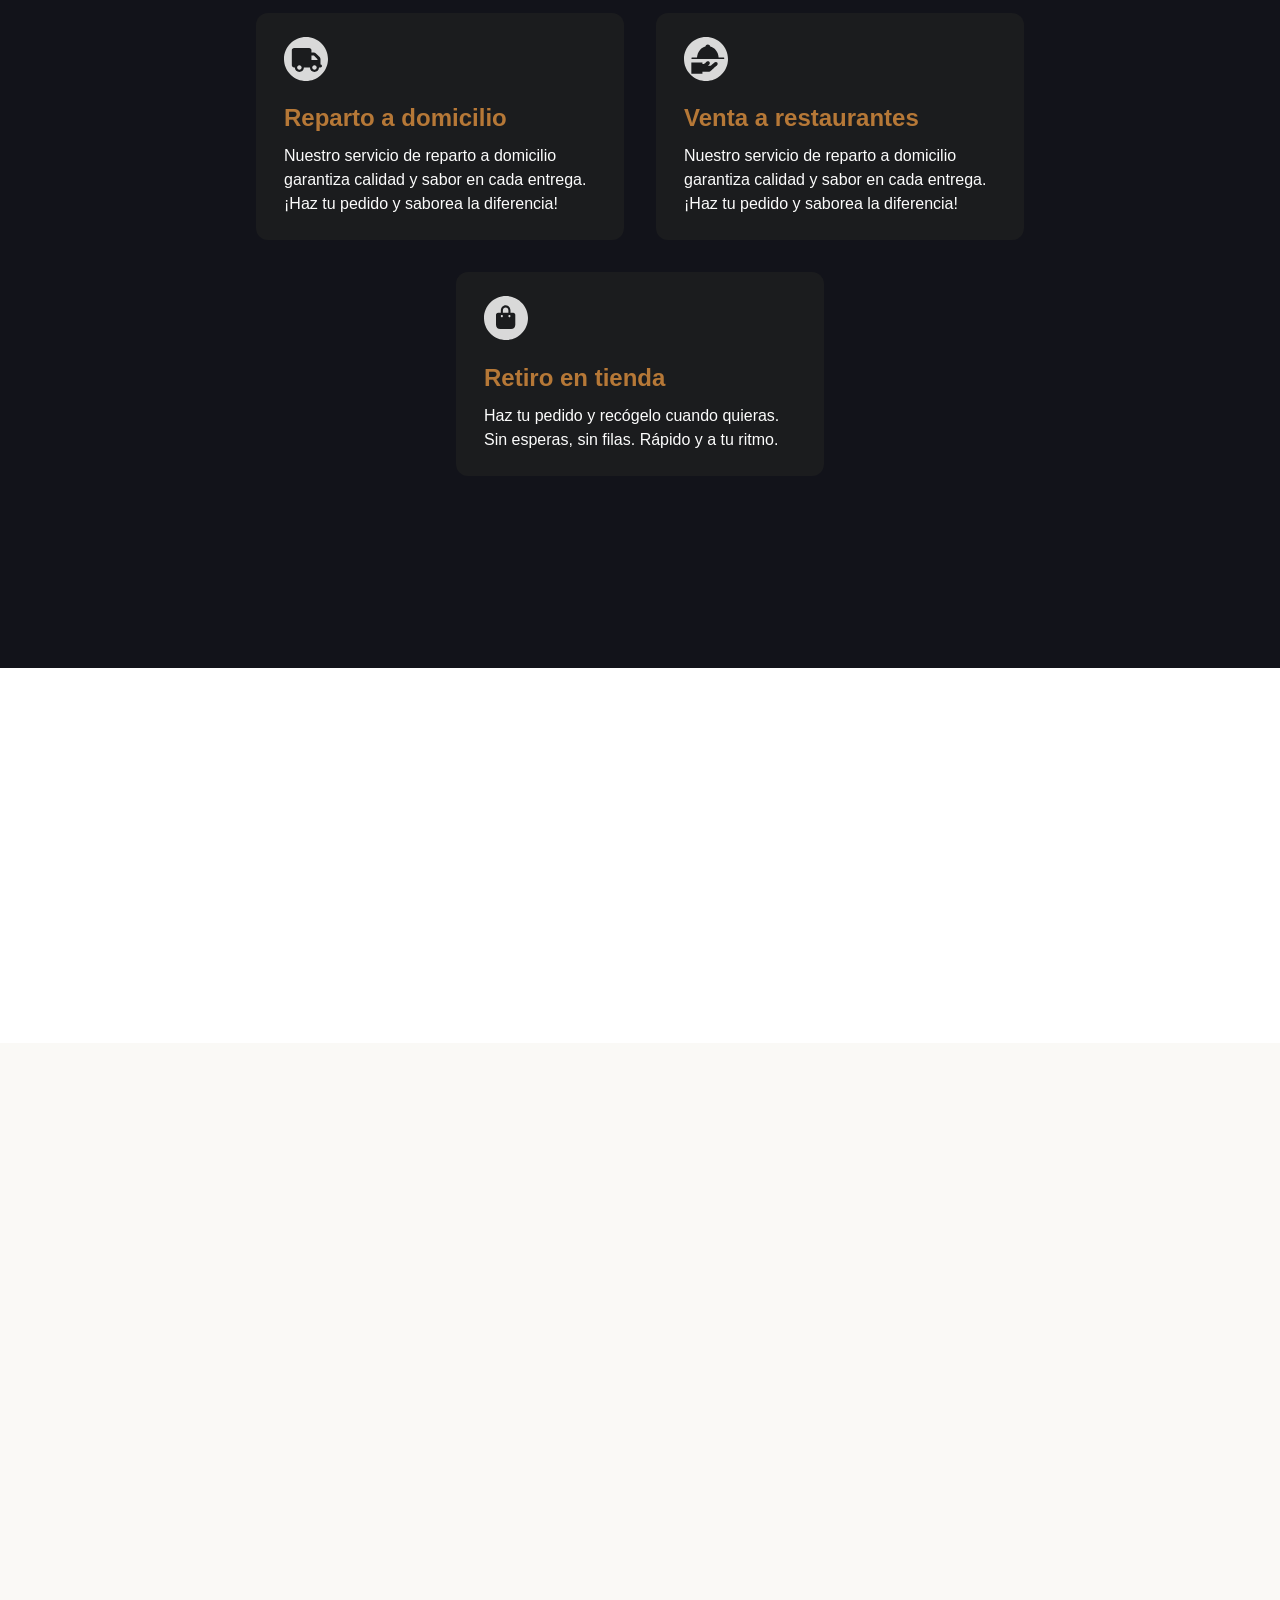
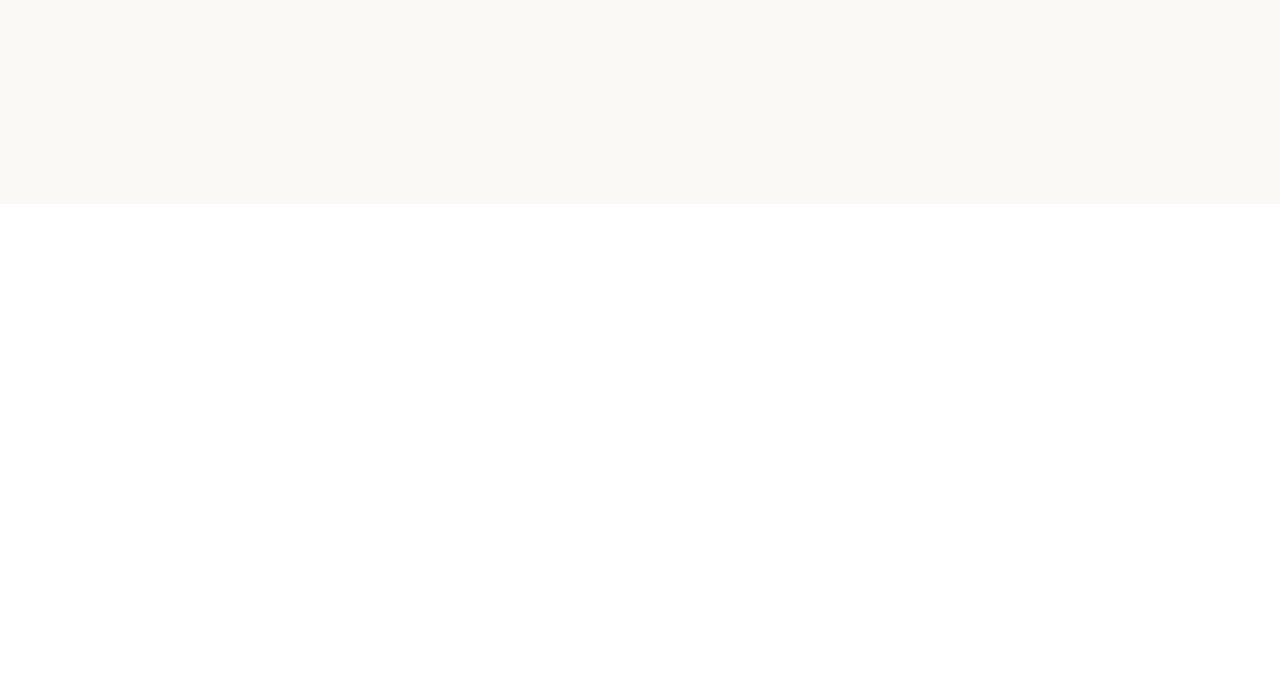
==== commit 55bf52ad: "correcting optimisation and accessibility" ====
--- a/index.html
+++ b/index.html
@@ -20,10 +20,9 @@
       <section class="menu-mobile">
         <section class="menu-mobile__logo">
           <img
-   
             class="menu-mobile__image"
             src="assets/images/logo.avif"
-            alt="logo image"
+            alt="imagen de logo"
           />
           <article class="menu-mobile__brand">
             <h5 class="menu-mobile__title">Puro Ganado</h5>
@@ -34,12 +33,12 @@
           <img
             class="menu-mobile__btn menu-mobile__btn--open"
             src="assets/icons/icon-menu-open.svg"
-            alt=""
+            alt="icono para abrir menu movil"
           />
           <img
             class="menu-mobile__btn menu-mobile__btn--close menu-mobile__btn--disabled"
             src="assets/icons/icon-menu-close.svg"
-            alt=""
+            alt="icono para cerrar menu movil"
           />
         </section>
         <section class="menu-mobile__menu">
@@ -73,7 +72,7 @@
               </svg>
             </section>
             <button class="menu-mobile__contact" type="button">
-              <img src="assets/icons/icon-whatsapp.svg" alt="" />Contáctanos
+              <img src="assets/icons/icon-whatsapp.svg" alt="Icono de WhatsApp" />Contáctanos
             </button>
           </section>
         </section>
@@ -84,7 +83,7 @@
           <img
             class="menu-desktop__image"
             src="assets/images/logo.avif"
-            alt="logo image"
+            alt="Imagen de logo"
           />
           <article class="menu-desktop__brand">
             <h5 class="menu-desktop__title">Puro Ganado</h5>
@@ -99,38 +98,42 @@
             <a href="#contact" class="menu-desktop__link">Contacto</a>
           </nav>
           <section class="menu-desktop__social">
-            <a href="https://facebook.com/CarniceriaPuroGanado/" target="_blank"><svg
-              class="menu-desktop__btn"
-              xmlns="http://www.w3.org/2000/svg"
-              viewBox="0 0 512 512"
-            >
-              <path
-                fill="#9a7678"
-                d="M512 256C512 114.6 397.4 0 256 0S0 114.6 0 256C0 376 82.7 476.8 194.2 504.5V334.2H141.4V256h52.8V222.3c0-87.1 39.4-127.5 125-127.5c16.2 0 44.2 3.2 55.7 6.4V172c-6-.6-16.5-1-29.6-1c-42 0-58.2 15.9-58.2 57.2V256h83.6l-14.4 78.2H287V510.1C413.8 494.8 512 386.9 512 256h0z"
-              />
-            </svg></a>
-            <a href="https://www.instagram.com/carniceriapuroganado/?hl=es" target="_blank"><svg
-              class="menu-desktop__btn"
-              xmlns="http://www.w3.org/2000/svg"
-              viewBox="0 0 448 512"
-            >
-              <path
-                fill="#9a7678"
-                d="M224.1 141c-63.6 0-114.9 51.3-114.9 114.9s51.3 114.9 114.9 114.9S339 319.5 339 255.9 287.7 141 224.1 141zm0 189.6c-41.1 0-74.7-33.5-74.7-74.7s33.5-74.7 74.7-74.7 74.7 33.5 74.7 74.7-33.6 74.7-74.7 74.7zm146.4-194.3c0 14.9-12 26.8-26.8 26.8-14.9 0-26.8-12-26.8-26.8s12-26.8 26.8-26.8 26.8 12 26.8 26.8zm76.1 27.2c-1.7-35.9-9.9-67.7-36.2-93.9-26.2-26.2-58-34.4-93.9-36.2-37-2.1-147.9-2.1-184.9 0-35.8 1.7-67.6 9.9-93.9 36.1s-34.4 58-36.2 93.9c-2.1 37-2.1 147.9 0 184.9 1.7 35.9 9.9 67.7 36.2 93.9s58 34.4 93.9 36.2c37 2.1 147.9 2.1 184.9 0 35.9-1.7 67.7-9.9 93.9-36.2 26.2-26.2 34.4-58 36.2-93.9 2.1-37 2.1-147.8 0-184.8zM398.8 388c-7.8 19.6-22.9 34.7-42.6 42.6-29.5 11.7-99.5 9-132.1 9s-102.7 2.6-132.1-9c-19.6-7.8-34.7-22.9-42.6-42.6-11.7-29.5-9-99.5-9-132.1s-2.6-102.7 9-132.1c7.8-19.6 22.9-34.7 42.6-42.6 29.5-11.7 99.5-9 132.1-9s102.7-2.6 132.1 9c19.6 7.8 34.7 22.9 42.6 42.6 11.7 29.5 9 99.5 9 132.1s2.7 102.7-9 132.1z"
-              />
-            </svg></a>
+            <a href="https://facebook.com/CarniceriaPuroGanado/" target="_blank"
+              ><svg
+                class="menu-desktop__btn"
+                xmlns="http://www.w3.org/2000/svg"
+                viewBox="0 0 512 512"
+              >
+                <path
+                  fill="#9a7678"
+                  d="M512 256C512 114.6 397.4 0 256 0S0 114.6 0 256C0 376 82.7 476.8 194.2 504.5V334.2H141.4V256h52.8V222.3c0-87.1 39.4-127.5 125-127.5c16.2 0 44.2 3.2 55.7 6.4V172c-6-.6-16.5-1-29.6-1c-42 0-58.2 15.9-58.2 57.2V256h83.6l-14.4 78.2H287V510.1C413.8 494.8 512 386.9 512 256h0z"
+                /></svg
+            ></a>
+            <a
+              href="https://www.instagram.com/carniceriapuroganado/?hl=es"
+              target="_blank"
+              ><svg
+                class="menu-desktop__btn"
+                xmlns="http://www.w3.org/2000/svg"
+                viewBox="0 0 448 512"
+              >
+                <path
+                  fill="#9a7678"
+                  d="M224.1 141c-63.6 0-114.9 51.3-114.9 114.9s51.3 114.9 114.9 114.9S339 319.5 339 255.9 287.7 141 224.1 141zm0 189.6c-41.1 0-74.7-33.5-74.7-74.7s33.5-74.7 74.7-74.7 74.7 33.5 74.7 74.7-33.6 74.7-74.7 74.7zm146.4-194.3c0 14.9-12 26.8-26.8 26.8-14.9 0-26.8-12-26.8-26.8s12-26.8 26.8-26.8 26.8 12 26.8 26.8zm76.1 27.2c-1.7-35.9-9.9-67.7-36.2-93.9-26.2-26.2-58-34.4-93.9-36.2-37-2.1-147.9-2.1-184.9 0-35.8 1.7-67.6 9.9-93.9 36.1s-34.4 58-36.2 93.9c-2.1 37-2.1 147.9 0 184.9 1.7 35.9 9.9 67.7 36.2 93.9s58 34.4 93.9 36.2c37 2.1 147.9 2.1 184.9 0 35.9-1.7 67.7-9.9 93.9-36.2 26.2-26.2 34.4-58 36.2-93.9 2.1-37 2.1-147.8 0-184.8zM398.8 388c-7.8 19.6-22.9 34.7-42.6 42.6-29.5 11.7-99.5 9-132.1 9s-102.7 2.6-132.1-9c-19.6-7.8-34.7-22.9-42.6-42.6-11.7-29.5-9-99.5-9-132.1s-2.6-102.7 9-132.1c7.8-19.6 22.9-34.7 42.6-42.6 29.5-11.7 99.5-9 132.1-9s102.7-2.6 132.1 9c19.6 7.8 34.7 22.9 42.6 42.6 11.7 29.5 9 99.5 9 132.1s2.7 102.7-9 132.1z"
+                /></svg
+            ></a>
           </section>
         </section>
       </section>
     </header>
     <main>
-       <section class="response">
-            <section class="response__comment">
-            <img class="response__image" src="assets/images/logo.avif" alt="">
-            <p class="response__text">Gracias por tu comentario!</p>
-            <button class="response__btn">Volver</button>
-          </section>
-          </section>
+      <section class="response">
+        <section class="response__comment">
+          <img class="response__image" src="assets/images/logo.avif" alt="Imagen de logo" />
+          <p class="response__text">Gracias por tu comentario!</p>
+          <button class="response__btn">Volver</button>
+        </section>
+      </section>
       <section class="home">
         <section class="home__degraded">
           <section class="home__info">
@@ -140,9 +143,11 @@
             <img
               class="home__line"
               src="assets/images/home-line.svg"
-              alt="Line Image"
+              alt="Imagen de una linea"
             />
-            <a href="#contact">  <button class="home__btn" type="button"> Contáctanos  </button> </a>
+            <a href="#contact">
+              <button class="home__btn" type="button">Contáctanos</button>
+            </a>
           </section>
         </section>
       </section>
@@ -158,7 +163,7 @@
           <section class="about">
             <img
               src="assets/images/image-about.jpg"
-              alt=""
+              alt="Imagen de cabecerade seccion nosotros"
               class="about__image fade-in"
             />
             <p class="about__text">
@@ -193,7 +198,7 @@
             <section class="reasons__card">
               <img
                 src="assets/images/reasons-image-1.png"
-                alt=""
+                alt="Imagen de terjeta de seccion razones que nos distinguen"
                 class="reasons__image"
               />
               <h3 class="reasons__title">Calidad y atención</h3>
@@ -206,7 +211,7 @@
             <section class="reasons__card">
               <img
                 src="assets/images/reasons-image-2.png"
-                alt=""
+                alt="Imagen de terjeta de seccion razones que nos distinguen"
                 class="reasons__image"
               />
               <h3 class="reasons__title">Corte argentino</h3>
@@ -219,7 +224,7 @@
             <section class="reasons__card">
               <img
                 src="assets/images/reasons-image-3.png"
-                alt=""
+                alt="Imagen de terjeta de seccion razones que nos distinguen"
                 class="reasons__image"
               />
               <h3 class="reasons__title">Esto no es solo carne</h3>
@@ -246,7 +251,7 @@
               <section class="meats__card">
                 <img
                   src="assets/icons/icon-section-beef.svg"
-                  alt=""
+                  alt="Icono de tarjeta vacuno"
                   class="meats__card--img"
                 />
                 <section class="meats__card--content">
@@ -261,7 +266,7 @@
               <section class="meats__card">
                 <img
                   src="assets/icons/icon-section-pig.svg"
-                  alt=""
+                  alt="Icono de tarjeta cerdo"
                   class="meats__card--img"
                 />
                 <section class="meats__card--content">
@@ -276,7 +281,7 @@
               <section class="meats__card">
                 <img
                   src="assets/icons/icon-section-farm.svg"
-                  alt=""
+                  alt="Icono de tarjeta granja"
                   class="meats__card--img"
                 />
                 <section class="meats__card--content">
@@ -291,7 +296,7 @@
               <section class="meats__card">
                 <img
                   src="assets/icons/icon-section-sausage.svg"
-                  alt=""
+                  alt="Icono de tarjeta embutido"
                   class="meats__card--img"
                 />
                 <section class="meats__card--content">
@@ -306,7 +311,7 @@
               <section class="meats__card">
                 <img
                   src="assets/icons/icon-section-grill.svg"
-                  alt=""
+                  alt="Icono de tarjeta parrilla"
                   class="meats__card--img"
                 />
                 <section class="meats__card--content">
@@ -321,7 +326,7 @@
               <section class="meats__card">
                 <img
                   src="assets/icons/icon-section-premium.svg"
-                  alt=""
+                  alt="Icono de tarjeta premium"
                   class="meats__card--img"
                 />
                 <section class="meats__card--content">
@@ -351,7 +356,7 @@
               <section class="products__cards">
                 <img
                   src="assets/images/image-product-1.jpg"
-                  alt=""
+                  alt="Galletas dulces, Imagen de seccion productos"
                   class="products__image"
                 />
                 <section class="products__card">
@@ -372,14 +377,14 @@
                 </section>
                 <img
                   src="assets/images/image-product-2.jpg"
-                  alt=""
+                  alt="Termos, Imagen de seccion productos"
                   class="products__image"
                 />
               </section>
               <section class="products__cards">
                 <img
                   src="assets/images/image-product-3.jpg"
-                  alt=""
+                  alt="Yerbas mates, Imagen de seccion productos"
                   class="products__image"
                 />
                 <section class="products__card">
@@ -400,7 +405,7 @@
                 </section>
                 <img
                   src="assets/images/image-product-4.jpg"
-                  alt=""
+                  alt="Vinos, Imagen de seccion productos"
                   class="products__image"
                 />
               </section>
@@ -421,12 +426,12 @@
           <section class="service">
             <img
               src="assets/images/image-service.jpg"
-              alt=""
+              alt="Imagen de cabecera de la seccion servicios"
               class="service__image fade-in"
             />
             <section class="service__cards">
               <section class="service__card">
-                <img src="assets/icons/icon-service-delivery.svg" alt="" />
+                <img src="assets/icons/icon-service-delivery.svg" alt="Icono de la seccion servicios, reparto" />
                 <h3 class="service__title">Reparto a domicilio</h3>
                 <p class="service__text">
                   Nuestro servicio de reparto a domicilio garantiza calidad y
@@ -435,7 +440,7 @@
               </section>
 
               <section class="service__card">
-                <img src="assets/icons/icon-service-restaurant.svg" alt="" />
+                <img src="assets/icons/icon-service-restaurant.svg" alt="Icono de la seccion servicios, venta a restaurantes" />
                 <h3 class="service__title">Venta a restaurantes</h3>
                 <p class="service__text">
                   Nuestro servicio de reparto a domicilio garantiza calidad y
@@ -444,7 +449,7 @@
               </section>
 
               <section class="service__card">
-                <img src="assets/icons/icon-service-takeaway.svg" alt="" />
+                <img src="assets/icons/icon-service-takeaway.svg" alt="Icono de la seccion servicios, retiro de pedido en tienda" />
                 <h3 class="service__title">Retiro en tienda</h3>
                 <p class="service__text">
                   Haz tu pedido y recógelo cuando quieras. Sin esperas, sin
@@ -458,13 +463,13 @@
 
       <!-- *******************************  SECTION OPINION ************************** -->
 
-      <!--  <section class="section__container section__container--opinion">
+      <section class="section__container section__container--opinion">
         <section class="section__container--title">
           <hr class="section__container--line" />
           <h2 class="section__container--text">
             Lo que dicen nuestros clientes
           </h2>
-          <hr class="section__container--line" />z
+          <hr class="section__container--line" />
         </section>
         <section class="section__container--content">
           <p class="opinion__text">
@@ -477,12 +482,12 @@
             src="https://cdn.trustindex.io/loader.js?5974fec53b27700c0d8664f1272"
           ></script>
         </section>
-      </section> -->
+      </section>
 
       <!-- *******************************  SECTION CONTACT ************************** -->
 
       <section id="contact" class="contact">
-        <section  class="contact__title">
+        <section class="contact__title">
           <section class="contact__filter">
             <hr class="contact__line" />
             <h2 class="contact__text">
@@ -493,11 +498,16 @@
           </section>
         </section>
         <section class="contact__form">
-          <form class="form__contact" action="https://formsubmit.co/pablozallio@gmail.com" method="POST" target="_blank">
+          <form
+            class="form__contact"
+            action="https://formsubmit.co/pablozallio@gmail.com"
+            method="POST"
+            target="_blank"
+          >
             <label for="name">Nombre</label>
             <input
-            class="form__input"
-            name="nombre"
+              class="form__input"
+              name="nombre"
               type="text"
               id="name"
               title="Solo acepta letras mayusculas, minusculas y espacios"
@@ -509,8 +519,8 @@
 
             <label for="lastname">Apellido</label>
             <input
-            class="form__input"
-            name="apellido"
+              class="form__input"
+              name="apellido"
               type="text"
               id="lastname"
               title="Solo acepta letras mayusculas, minusculas y espacios"
@@ -522,8 +532,8 @@
 
             <label for="email">Email</label>
             <input
-            class="form__input"
-            name="correo"
+              class="form__input"
+              name="correo"
               type="email"
               id="email"
               title="Email incorrecto"
@@ -544,14 +554,21 @@
             ></textarea>
 
             <section class="form__check">
-              <input class="form__checkbox" type="checkbox" name="" id="checkbox">
-              <label for="checkbox" class="form__accept">*He leído y acepto la <a href="">Política de Privacidad</a></label>
+              <input
+                class="form__checkbox"
+                type="checkbox"
+                name=""
+                id="checkbox"
+              />
+              <label for="checkbox" class="form__accept"
+                >*He leído y acepto la
+                <a href="">Política de Privacidad</a></label
+              >
             </section>
             <input class="form__button" type="submit" value="Enviar" />
           </form>
         </section>
       </section>
-
     </main>
     <br /><br /><br /><br /><br /><br /><br /><br /><br /><br /><br /><br /><br /><br /><br /><br /><br /><br /><br /><br /><br /><br /><br /><br /><br /><br /><br />
     <script src="src/script.js"></script>
--- a/src/style.css
+++ b/src/style.css
@@ -965,6 +965,7 @@
 }
 .section__container--opinion {
   color: var(--color-brand-black);
+  content-visibility: auto;
 }
 
 .ti-widget {
@@ -983,6 +984,7 @@
   background-color: var(--color-primary-ligth);
   display: flex;
   flex-direction: column;
+  content-visibility: auto;
 }
 
 .contact__filter {
@@ -1012,7 +1014,7 @@
 }
 
 .contact__title {
-  background-image: url(../assets/images/image-form.jpg);
+  background-image: url(../assets/images/image-form.avif);
   background-position: center;
   background-size: cover;
   width: 100%;
@@ -1197,7 +1199,7 @@
 .fade-in {
   opacity: 0;
   transition: opacity 0.6s ease-in;
-  transition-delay: 0.8s;
+  transition-delay: 0.5s;
 }
 
 .fade-in.visible {
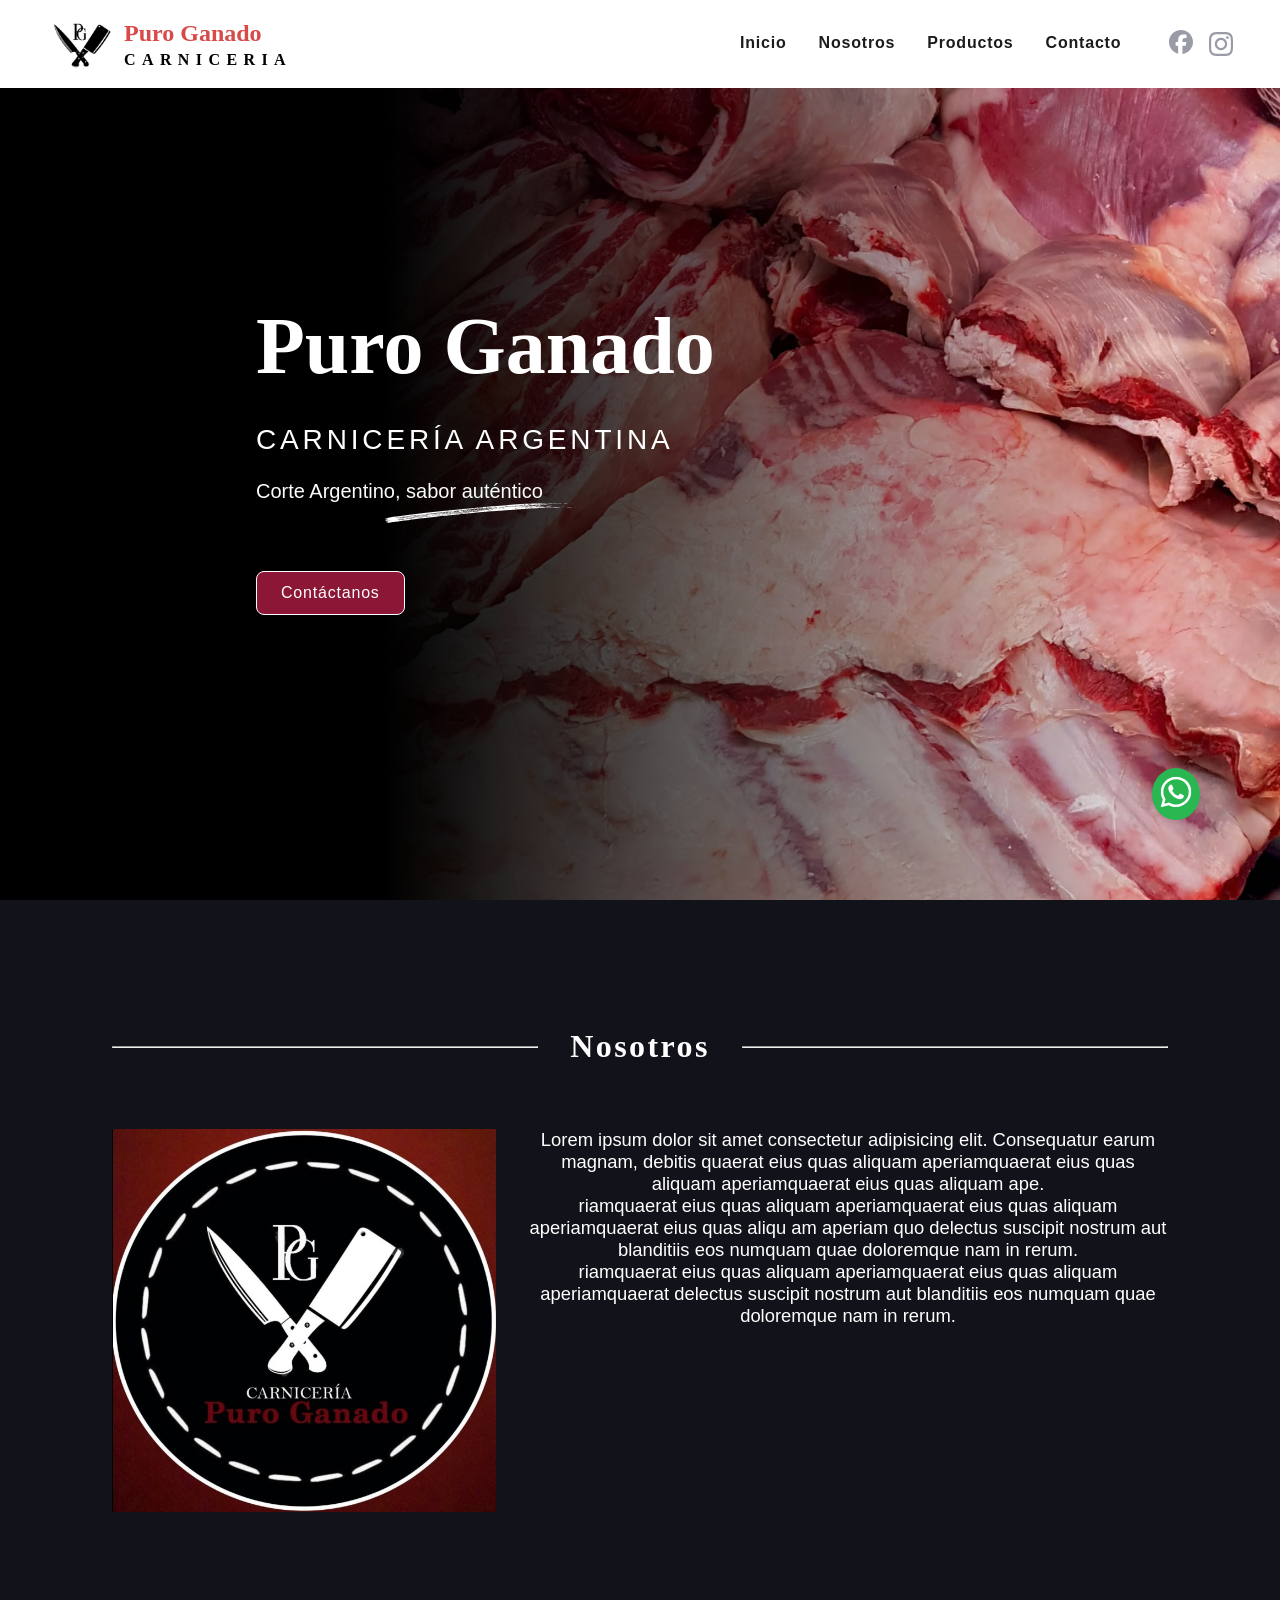
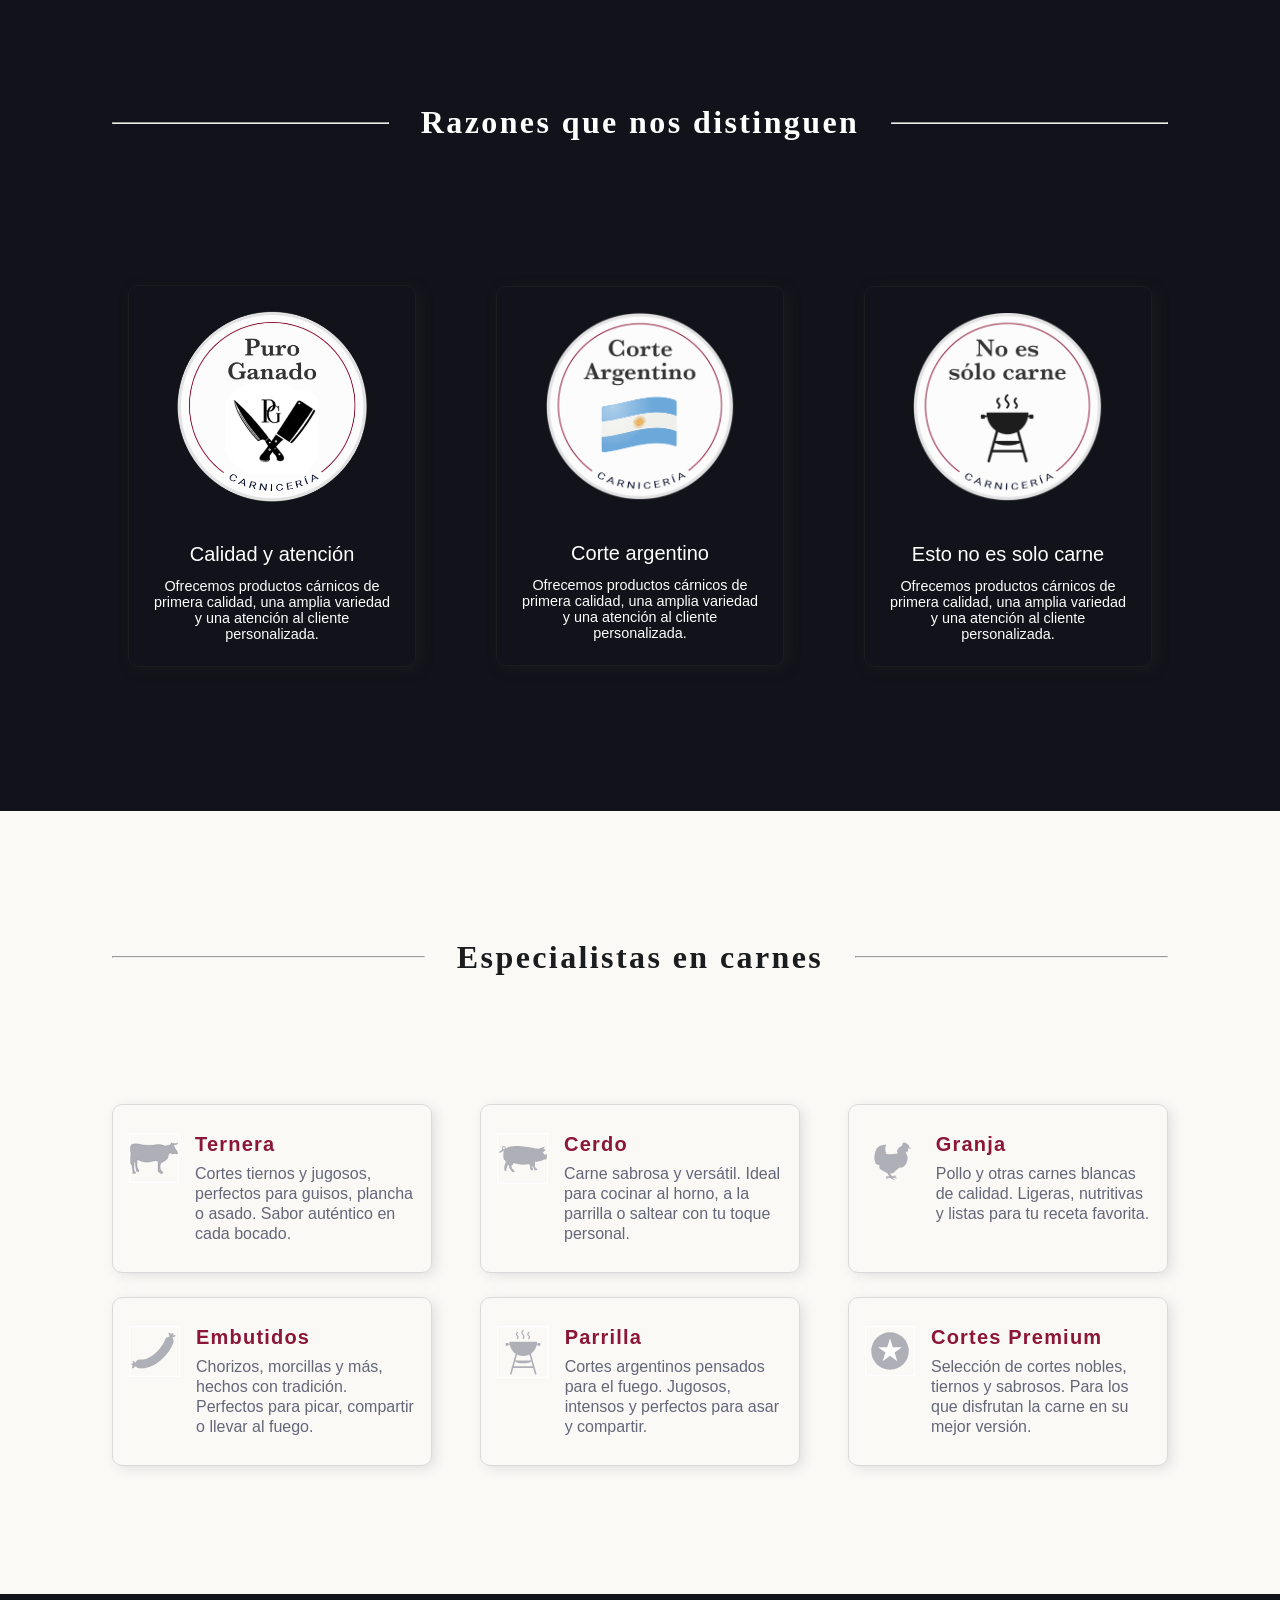
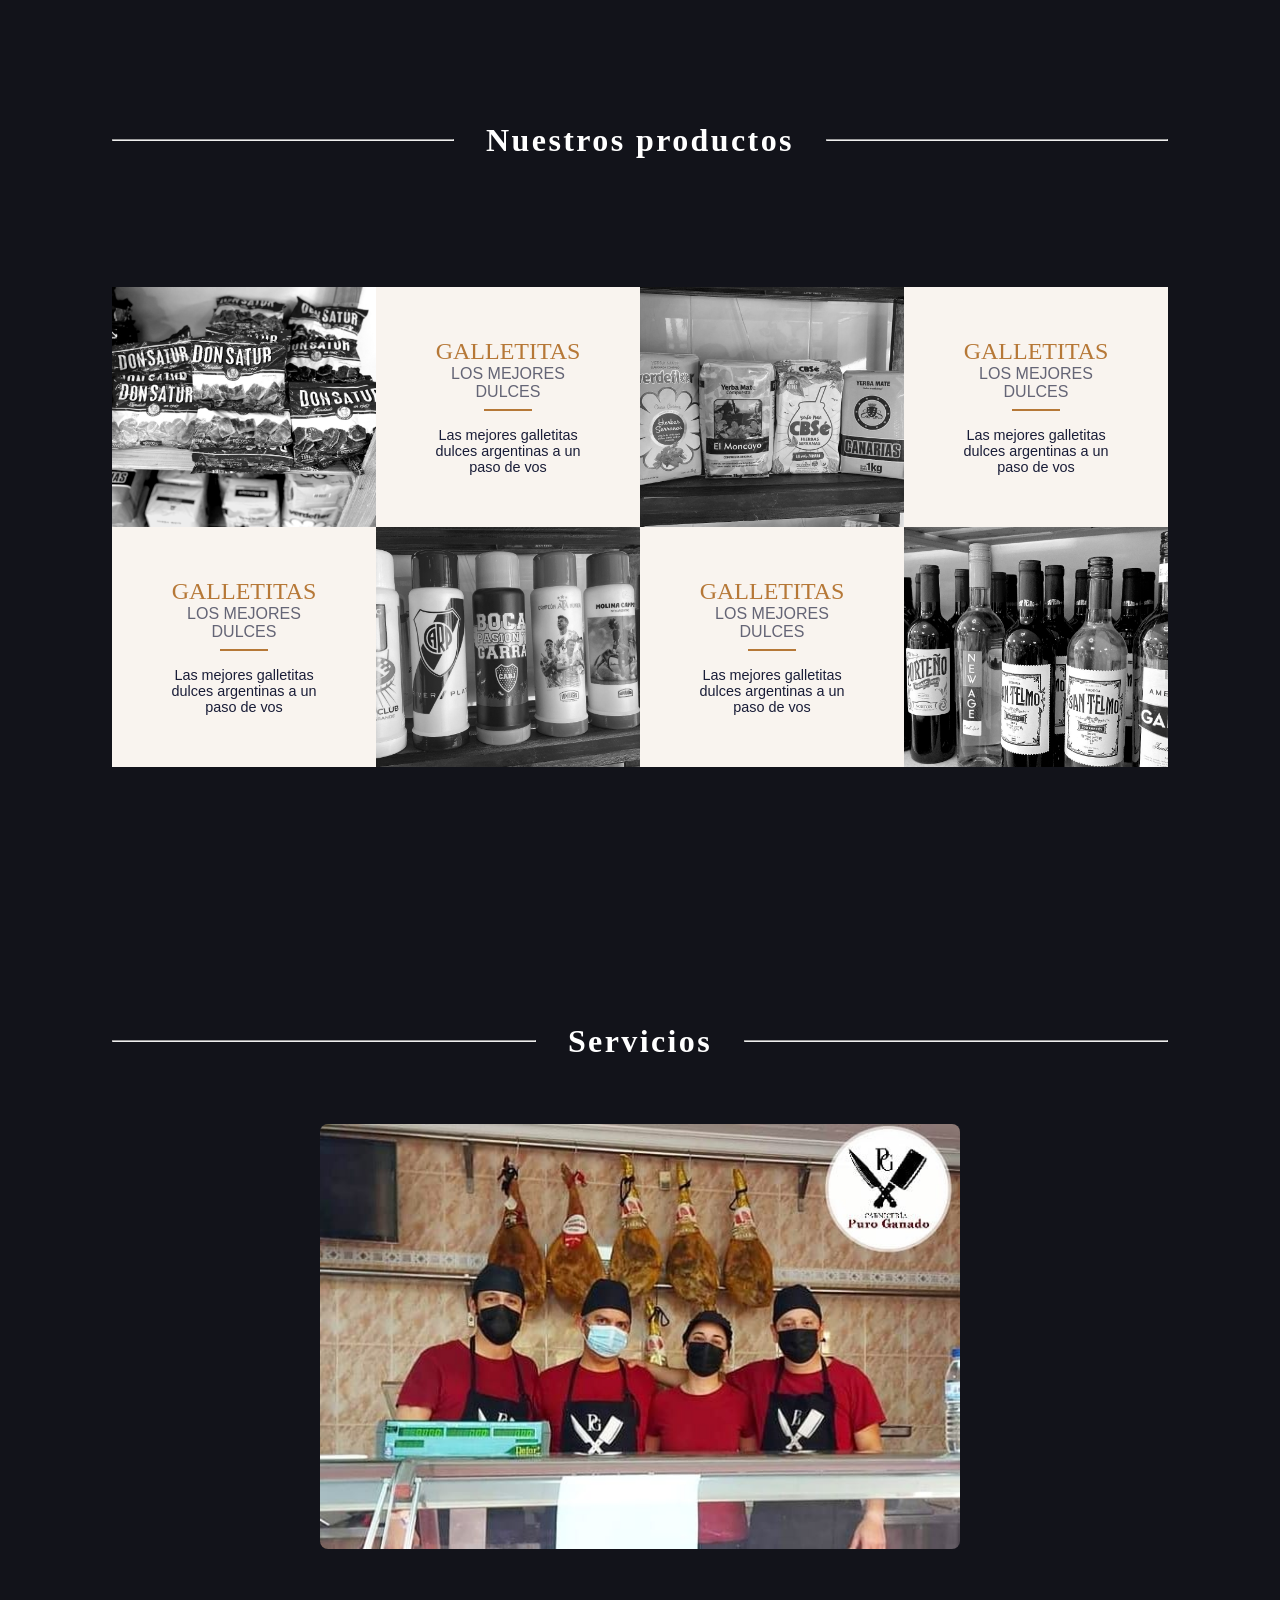
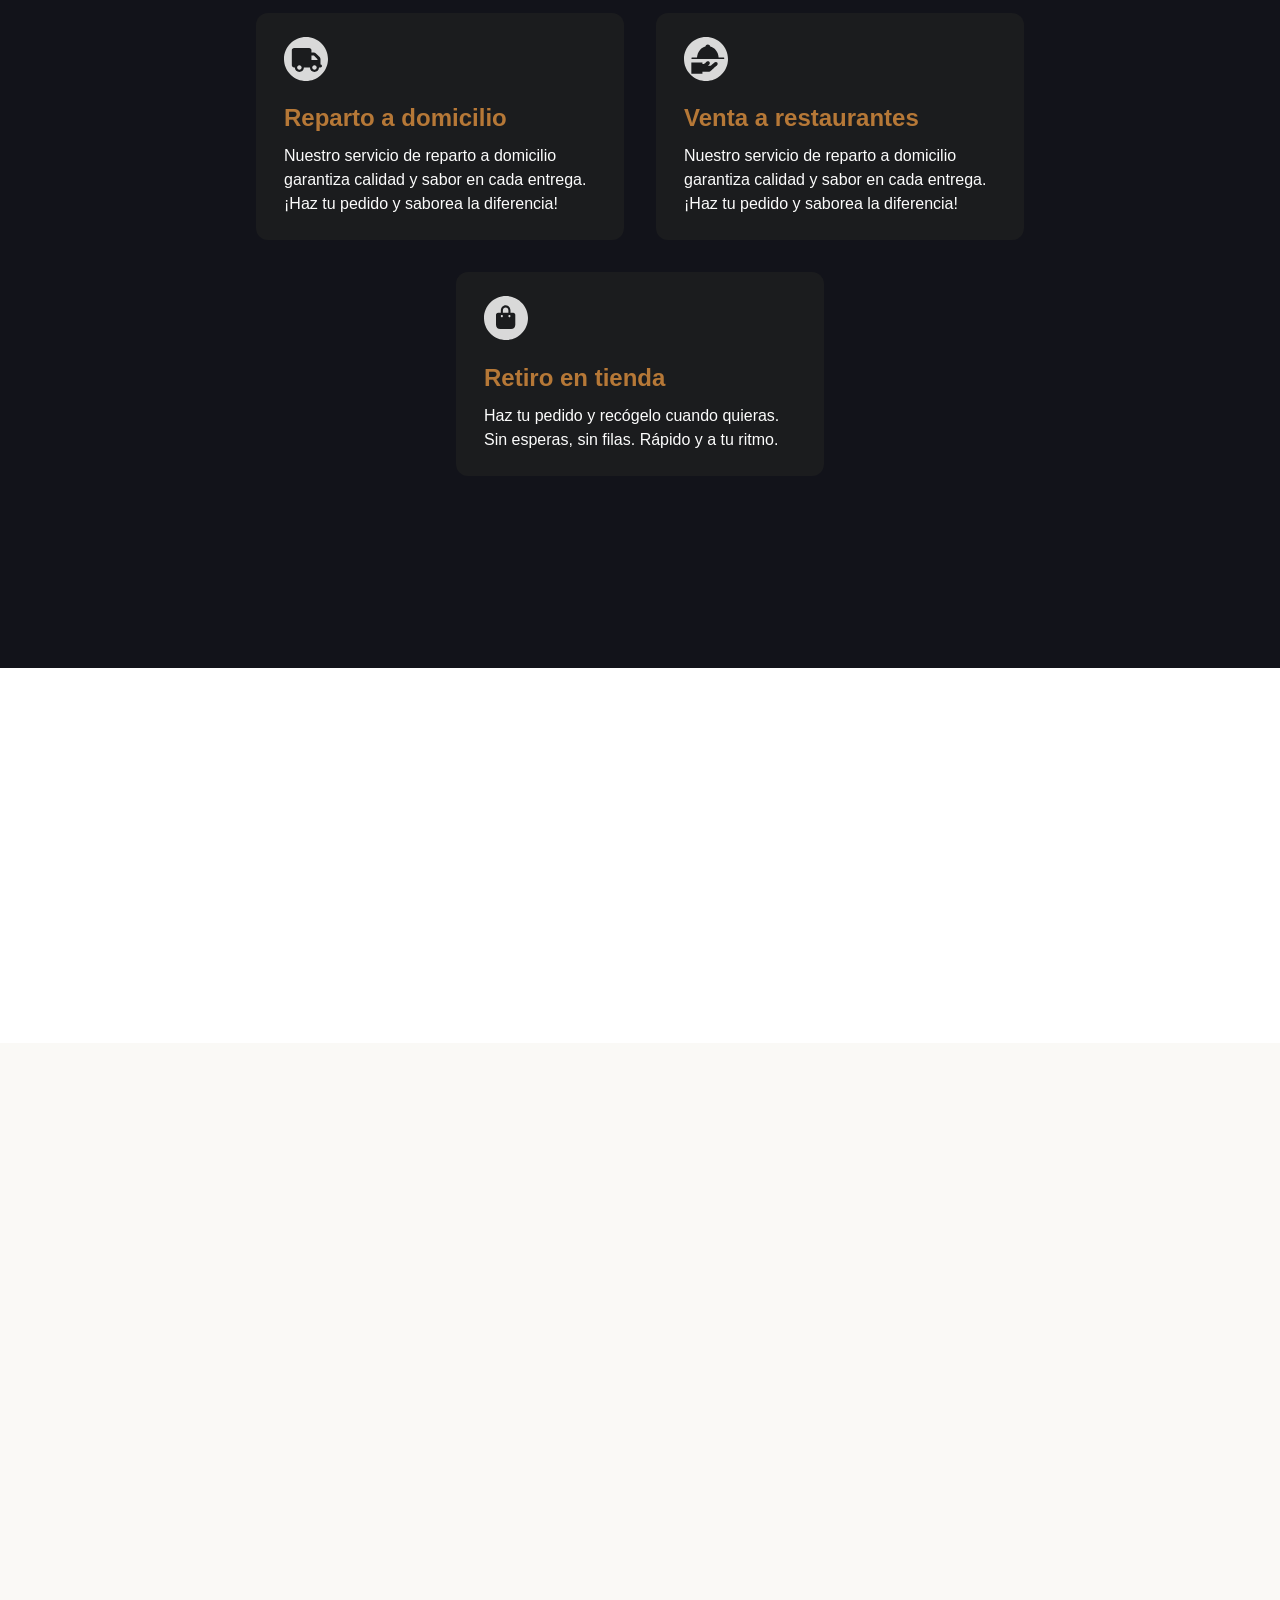
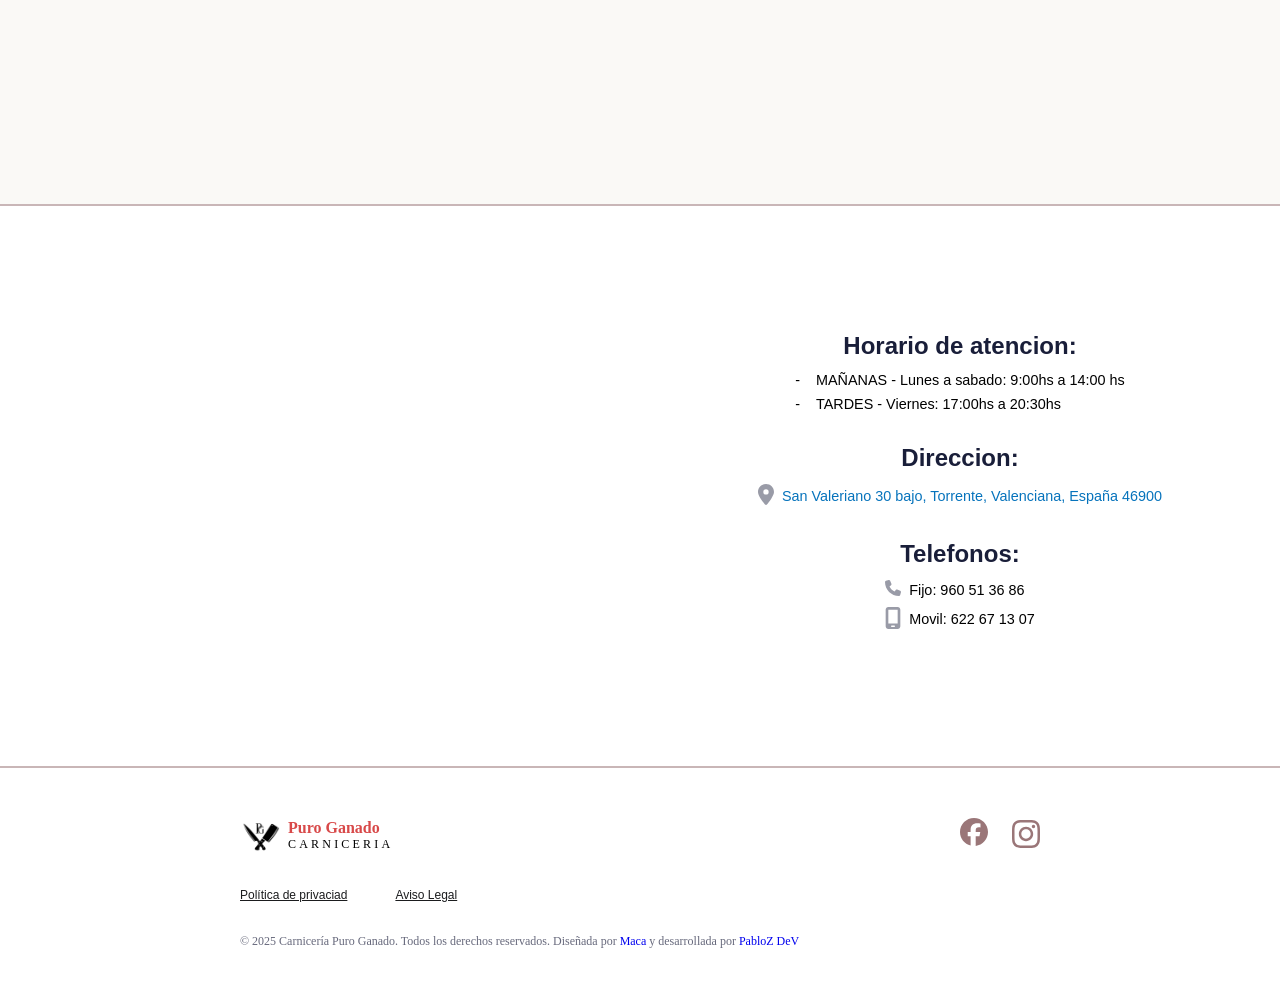
==== commit 1aee3c25: "fase de desarrollo parcialmente acabada" ====
--- a/index.html
+++ b/index.html
@@ -1,578 +1,505 @@
 <!DOCTYPE html>
 <html lang="es">
-  <head>
-    <meta charset="UTF-8" />
-    <meta name="viewport" content="width=device-width, initial-scale=1.0" />
-    <link
-      rel="shortcut icon"
-      href="assets/images/logo.jpg"
-      type="image/x-icon"
-    />
-    <link rel="stylesheet" href="src/reset.css" />
-    <link rel="stylesheet" href="src/style.css" />
-    <title>Puro Ganado</title>
-  </head>
-
-  <body>
-    <!-- *******************************  MENU MOBILE / DESKTOP ************************** -->
-    <header id="header">
-      <!-- Menu mobile -->
-      <section class="menu-mobile">
+
+<head>
+  <meta charset="UTF-8" />
+  <meta name="viewport" content="width=device-width, initial-scale=1.0" />
+  <link rel="shortcut icon" href="assets/images/logo.jpg" type="image/x-icon" />
+  <link rel="stylesheet" href="src/reset.css" />
+  <link rel="stylesheet" href="src/style.css" />
+  <title>Puro Ganado</title>
+</head>
+
+<body>
+  <!-- *******************************  BTN - WHATSAPP ************************** -->
+   <section class="btn__wsp">
+    <a href="https://wa.me/34600123456?text=Hola,%20me%20gustaria%20mas%20informacion" target="_blank">
+      <img src="assets/icons/icon-whatsapp.svg" alt="boton con imagen de Whatsapp ">
+    </a>
+   </section>
+  <!-- *******************************  MENU MOBILE / DESKTOP ************************** -->
+  <header id="header">
+    <!-- Menu mobile -->
+    <section class="menu-mobile">
+      <section class="menu-mobile__logo">
+        <img class="menu-mobile__image" src="assets/images/logo.avif" alt="imagen de logo" />
+        <article class="menu-mobile__brand">
+          <h5 class="menu-mobile__title">Puro Ganado</h5>
+          <h6 class="menu-mobile__subtitle">Carniceria</h6>
+        </article>
+      </section>
+      <section class="menu-mobile__btns">
+        <img class="menu-mobile__btn menu-mobile__btn--open" src="assets/icons/icon-menu-open.svg"
+          alt="icono para abrir menu movil" />
+        <img class="menu-mobile__btn menu-mobile__btn--close menu-mobile__btn--disabled"
+          src="assets/icons/icon-menu-close.svg" alt="icono para cerrar menu movil" />
+      </section>
+      <section class="menu-mobile__menu">
+        <section class="menu-mobile__navigation">
+          <nav class="menu-mobile__nav">
+            <a href="#header" class="menu-mobile__link">Inicio</a>
+            <a href="#about" class="menu-mobile__link">Nosotros</a>
+            <a href="#products" class="menu-mobile__link">Productos</a>
+            <a href="#contact" class="menu-mobile__link">Contacto</a>
+          </nav>
+          <section class="menu-mobile__social">
+            <a href="https://www.facebook.com/CarniceriaPuroGanado/" target="_blank"> <svg class="menu-mobile__btn"
+                xmlns="http://www.w3.org/2000/svg" viewBox="0 0 512 512">
+                <path fill="#9a7678"
+                  d="M512 256C512 114.6 397.4 0 256 0S0 114.6 0 256C0 376 82.7 476.8 194.2 504.5V334.2H141.4V256h52.8V222.3c0-87.1 39.4-127.5 125-127.5c16.2 0 44.2 3.2 55.7 6.4V172c-6-.6-16.5-1-29.6-1c-42 0-58.2 15.9-58.2 57.2V256h83.6l-14.4 78.2H287V510.1C413.8 494.8 512 386.9 512 256h0z" />
+              </svg> </a>
+            <a href="https://www.instagram.com/carniceriapuroganado/?hl=es" target="_blank"><svg
+                class="menu-mobile__btn" xmlns="http://www.w3.org/2000/svg" viewBox="0 0 448 512">
+                <path fill="#9a7678"
+                  d="M224.1 141c-63.6 0-114.9 51.3-114.9 114.9s51.3 114.9 114.9 114.9S339 319.5 339 255.9 287.7 141 224.1 141zm0 189.6c-41.1 0-74.7-33.5-74.7-74.7s33.5-74.7 74.7-74.7 74.7 33.5 74.7 74.7-33.6 74.7-74.7 74.7zm146.4-194.3c0 14.9-12 26.8-26.8 26.8-14.9 0-26.8-12-26.8-26.8s12-26.8 26.8-26.8 26.8 12 26.8 26.8zm76.1 27.2c-1.7-35.9-9.9-67.7-36.2-93.9-26.2-26.2-58-34.4-93.9-36.2-37-2.1-147.9-2.1-184.9 0-35.8 1.7-67.6 9.9-93.9 36.1s-34.4 58-36.2 93.9c-2.1 37-2.1 147.9 0 184.9 1.7 35.9 9.9 67.7 36.2 93.9s58 34.4 93.9 36.2c37 2.1 147.9 2.1 184.9 0 35.9-1.7 67.7-9.9 93.9-36.2 26.2-26.2 34.4-58 36.2-93.9 2.1-37 2.1-147.8 0-184.8zM398.8 388c-7.8 19.6-22.9 34.7-42.6 42.6-29.5 11.7-99.5 9-132.1 9s-102.7 2.6-132.1-9c-19.6-7.8-34.7-22.9-42.6-42.6-11.7-29.5-9-99.5-9-132.1s-2.6-102.7 9-132.1c7.8-19.6 22.9-34.7 42.6-42.6 29.5-11.7 99.5-9 132.1-9s102.7-2.6 132.1 9c19.6 7.8 34.7 22.9 42.6 42.6 11.7 29.5 9 99.5 9 132.1s2.7 102.7-9 132.1z" />
+              </svg> </a>
+          </section>
+          <button class="menu-mobile__contact" type="button">
+            <a href="https://wa.me/34600123456?text=Hola,%20me%20gustaria%20mas%20informacion" target="_blank">
+            <img src="assets/icons/icon-whatsapp.svg" alt="Icono de WhatsApp" />Contáctanos
+            </a>
+          </button>
+        </section>
+      </section>
+    </section>
+    <!-- Menu desktop -->
+    <section class="menu-desktop">
+      <section class="menu-desktop__logo">
+        <img class="menu-desktop__image" src="assets/images/logo.avif" alt="Imagen de logo" />
+        <article class="menu-desktop__brand">
+          <h5 class="menu-desktop__title">Puro Ganado</h5>
+          <h6 class="menu-desktop__subtitle">Carniceria</h6>
+        </article>
+      </section>
+      <section class="menu-desktop__menu">
+        <nav class="menu-desktop__nav">
+          <a href="#header" class="menu-desktop__link">Inicio</a>
+          <a href="#about" class="menu-desktop__link">Nosotros</a>
+          <a href="#products" class="menu-desktop__link">Productos</a>
+          <a href="#contact" class="menu-desktop__link">Contacto</a>
+        </nav>
+        <section class="menu-desktop__social">
+          <a href="https://facebook.com/CarniceriaPuroGanado/" target="_blank"><svg class="menu-desktop__btn"
+              xmlns="http://www.w3.org/2000/svg" viewBox="0 0 512 512">
+              <path fill="#9a7678"
+                d="M512 256C512 114.6 397.4 0 256 0S0 114.6 0 256C0 376 82.7 476.8 194.2 504.5V334.2H141.4V256h52.8V222.3c0-87.1 39.4-127.5 125-127.5c16.2 0 44.2 3.2 55.7 6.4V172c-6-.6-16.5-1-29.6-1c-42 0-58.2 15.9-58.2 57.2V256h83.6l-14.4 78.2H287V510.1C413.8 494.8 512 386.9 512 256h0z" />
+            </svg></a>
+          <svg class="menu-desktop__btn" xmlns="http://www.w3.org/2000/svg" viewBox="0 0 448 512">
+            <a href="https://www.instagram.com/carniceriapuroganado/?hl=es" target="_blank">
+              <path fill="#9a7678"
+                d="M224.1 141c-63.6 0-114.9 51.3-114.9 114.9s51.3 114.9 114.9 114.9S339 319.5 339 255.9 287.7 141 224.1 141zm0 189.6c-41.1 0-74.7-33.5-74.7-74.7s33.5-74.7 74.7-74.7 74.7 33.5 74.7 74.7-33.6 74.7-74.7 74.7zm146.4-194.3c0 14.9-12 26.8-26.8 26.8-14.9 0-26.8-12-26.8-26.8s12-26.8 26.8-26.8 26.8 12 26.8 26.8zm76.1 27.2c-1.7-35.9-9.9-67.7-36.2-93.9-26.2-26.2-58-34.4-93.9-36.2-37-2.1-147.9-2.1-184.9 0-35.8 1.7-67.6 9.9-93.9 36.1s-34.4 58-36.2 93.9c-2.1 37-2.1 147.9 0 184.9 1.7 35.9 9.9 67.7 36.2 93.9s58 34.4 93.9 36.2c37 2.1 147.9 2.1 184.9 0 35.9-1.7 67.7-9.9 93.9-36.2 26.2-26.2 34.4-58 36.2-93.9 2.1-37 2.1-147.8 0-184.8zM398.8 388c-7.8 19.6-22.9 34.7-42.6 42.6-29.5 11.7-99.5 9-132.1 9s-102.7 2.6-132.1-9c-19.6-7.8-34.7-22.9-42.6-42.6-11.7-29.5-9-99.5-9-132.1s-2.6-102.7 9-132.1c7.8-19.6 22.9-34.7 42.6-42.6 29.5-11.7 99.5-9 132.1-9s102.7-2.6 132.1 9c19.6 7.8 34.7 22.9 42.6 42.6 11.7 29.5 9 99.5 9 132.1s2.7 102.7-9 132.1z" />
+          </svg></a>
+        </section>
+      </section>
+    </section>
+  </header>
+  <main>
+    <section class="response">
+      <section class="response__comment">
+        <img class="response__image" src="assets/images/logo.avif" alt="Imagen de logo" />
+        <p class="response__text">Gracias por tu comentario!</p>
+        <button class="response__btn">Volver</button>
+      </section>
+    </section>
+    <section class="home">
+      <section class="home__degraded">
+        <section class="home__info">
+          <h1 class="home__title">Puro Ganado</h1>
+          <h2 class="home__subtitle">carnicería argentina</h2>
+          <p class="home__description">Corte Argentino, sabor auténtico</p>
+          <img class="home__line" src="assets/images/home-line.svg" alt="Imagen de una linea" />
+          <a href="#contact">
+            <button class="home__btn" type="button">Contáctanos</button>
+          </a>
+        </section>
+      </section>
+    </section>
+    <!-- *******************************  SECTION ABOUT ************************** -->
+
+    <section class="section__container section__container--about">
+      <section id="about" class="section__container--title">
+        <hr class="section__container--line" />
+        <h2 class="section__container--text">Nosotros</h2>
+        <hr class="section__container--line" />
+      </section>
+      <section class="section__container--content">
+        <section class="about">
+          <img src="assets/images/image-about.jpg" alt="Imagen de cabecerade seccion nosotros"
+            class="about__image fade-in" />
+          <p class="about__text">
+            Lorem ipsum dolor sit amet consectetur adipisicing elit.
+            Consequatur earum magnam, debitis quaerat eius quas aliquam
+            aperiamquaerat eius quas aliquam aperiamquaerat eius quas aliquam
+            ape.<br />
+            riamquaerat eius quas aliquam aperiamquaerat eius quas aliquam
+            aperiamquaerat eius quas aliqu am aperiam quo delectus suscipit
+            nostrum aut blanditiis eos numquam quae doloremque nam in
+            rerum.<br />
+            riamquaerat eius quas aliquam aperiamquaerat eius quas aliquam
+            aperiamquaerat delectus suscipit nostrum aut blanditiis eos
+            numquam quae doloremque nam in rerum.
+          </p>
+        </section>
+      </section>
+    </section>
+
+    <!-- *******************************  SECTION REASONS ************************** -->
+
+    <section class="section__container section__container--reasons">
+      <section class="section__container--title">
+        <hr class="section__container--line" />
+        <h2 class="section__container--text">Razones que nos distinguen</h2>
+        <hr class="section__container--line" />
+      </section>
+      <section class="section__container--content section__container--content--reasons">
+        <section class="reasons">
+          <section class="reasons__card">
+            <img src="assets/images/reasons-image-1.png" alt="Imagen con logo de tienda"
+              class="reasons__image" />
+            <h3 class="reasons__title">Calidad y atención</h3>
+            <p class="reasons__text">
+              Ofrecemos productos cárnicos de primera calidad, una amplia
+              variedad y una atención al cliente personalizada.
+            </p>
+          </section>
+
+          <section class="reasons__card">
+            <img src="assets/images/reasons-image-2.png" alt="Imagen con bandera argentina referida a los cortes"
+              class="reasons__image" />
+            <h3 class="reasons__title">Corte argentino</h3>
+            <p class="reasons__text">
+              Ofrecemos productos cárnicos de primera calidad, una amplia
+              variedad y una atención al cliente personalizada.
+            </p>
+          </section>
+
+          <section class="reasons__card">
+            <img src="assets/images/reasons-image-3.png" alt="Imagen con slogan no es solo carne"
+              class="reasons__image" />
+            <h3 class="reasons__title">Esto no es solo carne</h3>
+            <p class="reasons__text">
+              Ofrecemos productos cárnicos de primera calidad, una amplia
+              variedad y una atención al cliente personalizada.
+            </p>
+          </section>
+        </section>
+      </section>
+    </section>
+
+    <!-- *******************************  SECTION MEATS ************************** -->
+
+    <section class="section__container section__container--meats">
+      <section id="products" class="section__container--title">
+        <hr class="section__container--line" />
+        <h2 class="section__container--text">Especialistas en carnes</h2>
+        <hr class="section__container--line" />
+      </section>
+      <section class="section__container--content">
+        <section class="meats">
+          <section class="meats__cards">
+            <section class="meats__card">
+              <img src="assets/icons/icon-section-beef.svg" alt="Icono de tarjeta vacuno" class="meats__card--img" />
+              <section class="meats__card--content">
+                <h3 class="meats__card--title">Ternera</h3>
+                <p class="meats__card--text">
+                  Cortes tiernos y jugosos, perfectos para guisos, plancha o
+                  asado. Sabor auténtico en cada bocado.
+                </p>
+              </section>
+            </section>
+
+            <section class="meats__card">
+              <img src="assets/icons/icon-section-pig.svg" alt="Icono de tarjeta cerdo" class="meats__card--img" />
+              <section class="meats__card--content">
+                <h3 class="meats__card--title">Cerdo</h3>
+                <p class="meats__card--text">
+                  Carne sabrosa y versátil. Ideal para cocinar al horno, a la
+                  parrilla o saltear con tu toque personal.
+                </p>
+              </section>
+            </section>
+
+            <section class="meats__card">
+              <img src="assets/icons/icon-section-farm.svg" alt="Icono de tarjeta granja" class="meats__card--img" />
+              <section class="meats__card--content">
+                <h3 class="meats__card--title">Granja</h3>
+                <p class="meats__card--text">
+                  Pollo y otras carnes blancas de calidad. Ligeras, nutritivas
+                  y listas para tu receta favorita.
+                </p>
+              </section>
+            </section>
+
+            <section class="meats__card">
+              <img src="assets/icons/icon-section-sausage.svg" alt="Icono de tarjeta embutido"
+                class="meats__card--img" />
+              <section class="meats__card--content">
+                <h3 class="meats__card--title">Embutidos</h3>
+                <p class="meats__card--text">
+                  Chorizos, morcillas y más, hechos con tradición. Perfectos
+                  para picar, compartir o llevar al fuego.
+                </p>
+              </section>
+            </section>
+
+            <section class="meats__card">
+              <img src="assets/icons/icon-section-grill.svg" alt="Icono de tarjeta parrilla" class="meats__card--img" />
+              <section class="meats__card--content">
+                <h3 class="meats__card--title">Parrilla</h3>
+                <p class="meats__card--text">
+                  Cortes argentinos pensados para el fuego. Jugosos, intensos
+                  y perfectos para asar y compartir.
+                </p>
+              </section>
+            </section>
+
+            <section class="meats__card">
+              <img src="assets/icons/icon-section-premium.svg" alt="Icono de tarjeta premium"
+                class="meats__card--img" />
+              <section class="meats__card--content">
+                <h3 class="meats__card--title">Cortes Premium</h3>
+                <p class="meats__card--text">
+                  Selección de cortes nobles, tiernos y sabrosos. Para los que
+                  disfrutan la carne en su mejor versión.
+                </p>
+              </section>
+            </section>
+          </section>
+        </section>
+      </section>
+    </section>
+
+    <!-- *******************************  SECTION PRODUCTS ************************** -->
+
+    <section class="section__container section__container--products">
+      <section class="section__container--title">
+        <hr class="section__container--line" />
+        <h2 class="section__container--text">Nuestros productos</h2>
+        <hr class="section__container--line" />
+      </section>
+      <section class="section__container--content">
+        <section class="products">
+          <section class="products__wraps">
+            <section class="products__cards">
+              <img src="assets/images/image-product-1.jpg" alt="Galletas dulces, Imagen de seccion productos"
+                class="products__image" />
+              <section class="products__card">
+                <h3 class="products__card--title">Galletitas</h3>
+                <h4 class="products__card--subtitle">Los mejores dulces</h4>
+                <hr class="products__card--line" />
+                <p class="products__card--text">
+                  Las mejores galletitas dulces argentinas a un paso de vos
+                </p>
+              </section>
+              <section class="products__card">
+                <h3 class="products__card--title">Galletitas</h3>
+                <h4 class="products__card--subtitle">Los mejores dulces</h4>
+                <hr class="products__card--line" />
+                <p class="products__card--text">
+                  Las mejores galletitas dulces argentinas a un paso de vos
+                </p>
+              </section>
+              <img src="assets/images/image-product-2.jpg" alt="Termos, Imagen de seccion productos"
+                class="products__image" />
+            </section>
+            <section class="products__cards">
+              <img src="assets/images/image-product-3.jpg" alt="Yerbas mates, Imagen de seccion productos"
+                class="products__image" />
+              <section class="products__card">
+                <h3 class="products__card--title">Galletitas</h3>
+                <h4 class="products__card--subtitle">Los mejores dulces</h4>
+                <hr class="products__card--line" />
+                <p class="products__card--text">
+                  Las mejores galletitas dulces argentinas a un paso de vos
+                </p>
+              </section>
+              <section class="products__card">
+                <h3 class="products__card--title">Galletitas</h3>
+                <h4 class="products__card--subtitle">Los mejores dulces</h4>
+                <hr class="products__card--line" />
+                <p class="products__card--text">
+                  Las mejores galletitas dulces argentinas a un paso de vos
+                </p>
+              </section>
+              <img src="assets/images/image-product-4.jpg" alt="Vinos, Imagen de seccion productos"
+                class="products__image" />
+            </section>
+          </section>
+        </section>
+      </section>
+    </section>
+
+    <!-- *******************************  SECTION SERVICE ************************** -->
+
+    <section class="section__container section__container--service">
+      <section class="section__container--title">
+        <hr class="section__container--line" />
+        <h2 class="section__container--text">Servicios</h2>
+        <hr class="section__container--line" />
+      </section>
+      <section class="section__container--content">
+        <section class="service">
+          <img src="assets/images/image-service.jpg" alt="Imagen de cabecera de la seccion servicios"
+            class="service__image fade-in" />
+          <section class="service__cards">
+            <section class="service__card">
+              <img src="assets/icons/icon-service-delivery.svg" alt="Icono de la seccion servicios, reparto" />
+              <h3 class="service__title">Reparto a domicilio</h3>
+              <p class="service__text">
+                Nuestro servicio de reparto a domicilio garantiza calidad y
+                sabor en cada entrega. ¡Haz tu pedido y saborea la diferencia!
+              </p>
+            </section>
+
+            <section class="service__card">
+              <img src="assets/icons/icon-service-restaurant.svg"
+                alt="Icono de la seccion servicios, venta a restaurantes" />
+              <h3 class="service__title">Venta a restaurantes</h3>
+              <p class="service__text">
+                Nuestro servicio de reparto a domicilio garantiza calidad y
+                sabor en cada entrega. ¡Haz tu pedido y saborea la diferencia!
+              </p>
+            </section>
+
+            <section class="service__card">
+              <img src="assets/icons/icon-service-takeaway.svg"
+                alt="Icono de la seccion servicios, retiro de pedido en tienda" />
+              <h3 class="service__title">Retiro en tienda</h3>
+              <p class="service__text">
+                Haz tu pedido y recógelo cuando quieras. Sin esperas, sin
+                filas. Rápido y a tu ritmo.
+              </p>
+            </section>
+          </section>
+        </section>
+      </section>
+    </section>
+
+    <!-- *******************************  SECTION OPINION ************************** -->
+
+    <section class="section__container section__container--opinion">
+      <section class="section__container--title">
+        <hr class="section__container--line" />
+        <h2 class="section__container--text">
+          Lo que dicen nuestros clientes
+        </h2>
+        <hr class="section__container--line" />
+      </section>
+      <section class="section__container--content">
+        <p class="opinion__text">
+          Nos llena de orgullo contar con la confianza de quienes eligen
+          nuestros productos.
+        </p>
+        <script defer async src='https://cdn.trustindex.io/loader.js?34f25c2540e81903ce2688c957d'></script>
+      </section>
+    </section>
+
+    <!-- *******************************  SECTION CONTACT ************************** -->
+
+    <section id="contact" class="contact">
+      <section class="contact__title">
+        <section class="contact__filter">
+          <hr class="contact__line" />
+          <h2 class="contact__text">
+            ¿Consulta, sugerencia o algo que contarnos?
+          </h2>
+          <hr class="contact__line" />
+          <p class="contact__subtitle">En puro ganado valoramos tu opinion</p>
+        </section>
+      </section>
+      <section class="contact__form">
+        <form class="form__contact" action="https://formsubmit.co/pablozallio@gmail.com" method="POST" target="_blank">
+          <label for="name">Nombre</label>
+          <input class="form__input" name="nombre" type="text" id="name"
+            title="Solo acepta letras mayusculas, minusculas y espacios" placeholder="Ingresa tu nombre"
+            pattern="^[A-Za-zÑñÁáÉéÍíÓóÚúÜü\s]+$" required autocomplete="name" />
+
+          <label for="lastname">Apellido</label>
+          <input class="form__input" name="apellido" type="text" id="lastname"
+            title="Solo acepta letras mayusculas, minusculas y espacios" placeholder="Ingresa tu apellido"
+            pattern="^[A-Za-zÑñÁáÉéÍíÓóÚúÜü\s]+$" required autocomplete="family-name" />
+
+          <label for="email">Email</label>
+          <input class="form__input" name="correo" type="email" id="email" title="Email incorrecto"
+            placeholder="Ingresa tu email" pattern="^[a-z0-9]+(\.[_a-z0-9]+)*@[a-z0-9]+-*[a-z0-9]+\.[a-z]{2,15}$"
+            required autocomplete="email" />
+
+          <textarea name="mensaje" required cols="30" rows="8" data-pattern="^.{1,255}$"
+            title="Tu comentario no debe exceder los 255 caracteres"
+            placeholder="Escribenos tus comentarios"></textarea>
+
+          <section class="form__check">
+            <input class="form__checkbox" type="checkbox" name="" id="checkbox" />
+            <label for="checkbox" class="form__accept">*He leído y acepto la
+              <a href="src/privacy.html">Política de Privacidad</a></label>
+          </section>
+          <input class="form__button" type="submit" value="Enviar" />
+        </form>
+      </section>
+    </section>
+
+    <!-- *******************************  SECTION LOCATION ************************** -->
+
+    <section class="location">
+      <section class="location__map">
+        <iframe class="location__map--link"
+          src="https://www.google.com/maps/embed?pb=!1m18!1m12!1m3!1d6163.158579799857!2d-0.47698979999999996!3d39.433637000000004!2m3!1f0!2f0!3f0!3m2!1i1024!2i768!4f13.1!3m3!1m2!1s0xd6051c0de6c5109%3A0xba688b692d1f13cd!2sCarnicer%C3%ADa%20Puro%20Ganado!5e0!3m2!1ses!2ses!4v1757669586907!5m2!1ses!2ses"
+          width="800" height="600" style="border:0;" allowfullscreen="" loading="lazy"
+          referrerpolicy="no-referrer-when-downgrade"></iframe>
+      </section>
+      <section class="location__data">
+        <section class="location__days">
+          <h3 class="location__titles">Horario de atencion:</h3>
+          <ul class="location__info">MAÑANAS - Lunes a sabado: 9:00hs a 14:00 hs</ul>
+          <ul class="location__info">TARDES - Viernes: 17:00hs a 20:30hs</ul>
+        </section>
+        <section class="location__address">
+          <h3 class="location__titles">Direccion:</h3>
+          <a href="https://www.google.com/maps/place//data=!4m2!3m1!1s0xd6051c0de6c5109:0xba688b692d1f13cd?sa=X&ved=1t:8290&ictx=111"
+            class="location__info location__info--link location__info--icon" target="_blank">San Valeriano 30 bajo,
+            Torrente, Valenciana, España 46900</a>
+        </section>
+        <section class="location__phone">
+          <h3 class="location__titles">Telefonos:</h3>
+          <p class="location__info location__fixed">Fijo: 960 51 36 86</p>
+          <p class="location__info location__mobile">Movil: 622 67 13 07</p>
+        </section>
+      </section>
+    </section>
+
+    <!-- *******************************  SECTION FOOTER ************************** -->
+    <footer class="footer">
+      <section class="footer__logo">
         <section class="menu-mobile__logo">
-          <img
-            class="menu-mobile__image"
-            src="assets/images/logo.avif"
-            alt="imagen de logo"
-          />
+          <img class="menu-mobile__image" src="assets/images/logo.avif" alt="imagen de logo" />
           <article class="menu-mobile__brand">
             <h5 class="menu-mobile__title">Puro Ganado</h5>
             <h6 class="menu-mobile__subtitle">Carniceria</h6>
           </article>
         </section>
-        <section class="menu-mobile__btns">
-          <img
-            class="menu-mobile__btn menu-mobile__btn--open"
-            src="assets/icons/icon-menu-open.svg"
-            alt="icono para abrir menu movil"
-          />
-          <img
-            class="menu-mobile__btn menu-mobile__btn--close menu-mobile__btn--disabled"
-            src="assets/icons/icon-menu-close.svg"
-            alt="icono para cerrar menu movil"
-          />
-        </section>
-        <section class="menu-mobile__menu">
-          <section class="menu-mobile__navigation">
-            <nav class="menu-mobile__nav">
-              <a href="#header" class="menu-mobile__link">Inicio</a>
-              <a href="#about" class="menu-mobile__link">Nosotros</a>
-              <a href="#products" class="menu-mobile__link">Productos</a>
-              <a href="#contact" class="menu-mobile__link">Contacto</a>
-            </nav>
-            <section class="menu-mobile__social">
-              <svg
-                class="menu-mobile__btn"
-                xmlns="http://www.w3.org/2000/svg"
-                viewBox="0 0 512 512"
-              >
-                <path
-                  fill="#9a7678"
-                  d="M512 256C512 114.6 397.4 0 256 0S0 114.6 0 256C0 376 82.7 476.8 194.2 504.5V334.2H141.4V256h52.8V222.3c0-87.1 39.4-127.5 125-127.5c16.2 0 44.2 3.2 55.7 6.4V172c-6-.6-16.5-1-29.6-1c-42 0-58.2 15.9-58.2 57.2V256h83.6l-14.4 78.2H287V510.1C413.8 494.8 512 386.9 512 256h0z"
-                />
-              </svg>
-              <svg
-                class="menu-mobile__btn"
-                xmlns="http://www.w3.org/2000/svg"
-                viewBox="0 0 448 512"
-              >
-                <path
-                  fill="#9a7678"
-                  d="M224.1 141c-63.6 0-114.9 51.3-114.9 114.9s51.3 114.9 114.9 114.9S339 319.5 339 255.9 287.7 141 224.1 141zm0 189.6c-41.1 0-74.7-33.5-74.7-74.7s33.5-74.7 74.7-74.7 74.7 33.5 74.7 74.7-33.6 74.7-74.7 74.7zm146.4-194.3c0 14.9-12 26.8-26.8 26.8-14.9 0-26.8-12-26.8-26.8s12-26.8 26.8-26.8 26.8 12 26.8 26.8zm76.1 27.2c-1.7-35.9-9.9-67.7-36.2-93.9-26.2-26.2-58-34.4-93.9-36.2-37-2.1-147.9-2.1-184.9 0-35.8 1.7-67.6 9.9-93.9 36.1s-34.4 58-36.2 93.9c-2.1 37-2.1 147.9 0 184.9 1.7 35.9 9.9 67.7 36.2 93.9s58 34.4 93.9 36.2c37 2.1 147.9 2.1 184.9 0 35.9-1.7 67.7-9.9 93.9-36.2 26.2-26.2 34.4-58 36.2-93.9 2.1-37 2.1-147.8 0-184.8zM398.8 388c-7.8 19.6-22.9 34.7-42.6 42.6-29.5 11.7-99.5 9-132.1 9s-102.7 2.6-132.1-9c-19.6-7.8-34.7-22.9-42.6-42.6-11.7-29.5-9-99.5-9-132.1s-2.6-102.7 9-132.1c7.8-19.6 22.9-34.7 42.6-42.6 29.5-11.7 99.5-9 132.1-9s102.7-2.6 132.1 9c19.6 7.8 34.7 22.9 42.6 42.6 11.7 29.5 9 99.5 9 132.1s2.7 102.7-9 132.1z"
-                />
-              </svg>
-            </section>
-            <button class="menu-mobile__contact" type="button">
-              <img src="assets/icons/icon-whatsapp.svg" alt="Icono de WhatsApp" />Contáctanos
-            </button>
-          </section>
-        </section>
-      </section>
-      <!-- Menu desktop -->
-      <section class="menu-desktop">
-        <section class="menu-desktop__logo">
-          <img
-            class="menu-desktop__image"
-            src="assets/images/logo.avif"
-            alt="Imagen de logo"
-          />
-          <article class="menu-desktop__brand">
-            <h5 class="menu-desktop__title">Puro Ganado</h5>
-            <h6 class="menu-desktop__subtitle">Carniceria</h6>
-          </article>
-        </section>
-        <section class="menu-desktop__menu">
-          <nav class="menu-desktop__nav">
-            <a href="#header" class="menu-desktop__link">Inicio</a>
-            <a href="#about" class="menu-desktop__link">Nosotros</a>
-            <a href="#products" class="menu-desktop__link">Productos</a>
-            <a href="#contact" class="menu-desktop__link">Contacto</a>
-          </nav>
-          <section class="menu-desktop__social">
-            <a href="https://facebook.com/CarniceriaPuroGanado/" target="_blank"
-              ><svg
-                class="menu-desktop__btn"
-                xmlns="http://www.w3.org/2000/svg"
-                viewBox="0 0 512 512"
-              >
-                <path
-                  fill="#9a7678"
-                  d="M512 256C512 114.6 397.4 0 256 0S0 114.6 0 256C0 376 82.7 476.8 194.2 504.5V334.2H141.4V256h52.8V222.3c0-87.1 39.4-127.5 125-127.5c16.2 0 44.2 3.2 55.7 6.4V172c-6-.6-16.5-1-29.6-1c-42 0-58.2 15.9-58.2 57.2V256h83.6l-14.4 78.2H287V510.1C413.8 494.8 512 386.9 512 256h0z"
-                /></svg
-            ></a>
-            <a
-              href="https://www.instagram.com/carniceriapuroganado/?hl=es"
-              target="_blank"
-              ><svg
-                class="menu-desktop__btn"
-                xmlns="http://www.w3.org/2000/svg"
-                viewBox="0 0 448 512"
-              >
-                <path
-                  fill="#9a7678"
-                  d="M224.1 141c-63.6 0-114.9 51.3-114.9 114.9s51.3 114.9 114.9 114.9S339 319.5 339 255.9 287.7 141 224.1 141zm0 189.6c-41.1 0-74.7-33.5-74.7-74.7s33.5-74.7 74.7-74.7 74.7 33.5 74.7 74.7-33.6 74.7-74.7 74.7zm146.4-194.3c0 14.9-12 26.8-26.8 26.8-14.9 0-26.8-12-26.8-26.8s12-26.8 26.8-26.8 26.8 12 26.8 26.8zm76.1 27.2c-1.7-35.9-9.9-67.7-36.2-93.9-26.2-26.2-58-34.4-93.9-36.2-37-2.1-147.9-2.1-184.9 0-35.8 1.7-67.6 9.9-93.9 36.1s-34.4 58-36.2 93.9c-2.1 37-2.1 147.9 0 184.9 1.7 35.9 9.9 67.7 36.2 93.9s58 34.4 93.9 36.2c37 2.1 147.9 2.1 184.9 0 35.9-1.7 67.7-9.9 93.9-36.2 26.2-26.2 34.4-58 36.2-93.9 2.1-37 2.1-147.8 0-184.8zM398.8 388c-7.8 19.6-22.9 34.7-42.6 42.6-29.5 11.7-99.5 9-132.1 9s-102.7 2.6-132.1-9c-19.6-7.8-34.7-22.9-42.6-42.6-11.7-29.5-9-99.5-9-132.1s-2.6-102.7 9-132.1c7.8-19.6 22.9-34.7 42.6-42.6 29.5-11.7 99.5-9 132.1-9s102.7-2.6 132.1 9c19.6 7.8 34.7 22.9 42.6 42.6 11.7 29.5 9 99.5 9 132.1s2.7 102.7-9 132.1z"
-                /></svg
-            ></a>
-          </section>
-        </section>
-      </section>
-    </header>
-    <main>
-      <section class="response">
-        <section class="response__comment">
-          <img class="response__image" src="assets/images/logo.avif" alt="Imagen de logo" />
-          <p class="response__text">Gracias por tu comentario!</p>
-          <button class="response__btn">Volver</button>
-        </section>
-      </section>
-      <section class="home">
-        <section class="home__degraded">
-          <section class="home__info">
-            <h1 class="home__title">Puro Ganado</h1>
-            <h2 class="home__subtitle">carnicería argentina</h2>
-            <p class="home__description">Corte Argentino, sabor auténtico</p>
-            <img
-              class="home__line"
-              src="assets/images/home-line.svg"
-              alt="Imagen de una linea"
-            />
-            <a href="#contact">
-              <button class="home__btn" type="button">Contáctanos</button>
-            </a>
-          </section>
-        </section>
-      </section>
-      <!-- *******************************  SECTION ABOUT ************************** -->
-
-      <section class="section__container section__container--about">
-        <section id="about" class="section__container--title">
-          <hr class="section__container--line" />
-          <h2 class="section__container--text">Nosotros</h2>
-          <hr class="section__container--line" />
-        </section>
-        <section class="section__container--content">
-          <section class="about">
-            <img
-              src="assets/images/image-about.jpg"
-              alt="Imagen de cabecerade seccion nosotros"
-              class="about__image fade-in"
-            />
-            <p class="about__text">
-              Lorem ipsum dolor sit amet consectetur adipisicing elit.
-              Consequatur earum magnam, debitis quaerat eius quas aliquam
-              aperiamquaerat eius quas aliquam aperiamquaerat eius quas aliquam
-              ape.<br />
-              riamquaerat eius quas aliquam aperiamquaerat eius quas aliquam
-              aperiamquaerat eius quas aliqu am aperiam quo delectus suscipit
-              nostrum aut blanditiis eos numquam quae doloremque nam in
-              rerum.<br />
-              riamquaerat eius quas aliquam aperiamquaerat eius quas aliquam
-              aperiamquaerat delectus suscipit nostrum aut blanditiis eos
-              numquam quae doloremque nam in rerum.
-            </p>
-          </section>
-        </section>
-      </section>
-
-      <!-- *******************************  SECTION REASONS ************************** -->
-
-      <section class="section__container section__container--reasons">
-        <section class="section__container--title">
-          <hr class="section__container--line" />
-          <h2 class="section__container--text">Razones que nos distinguen</h2>
-          <hr class="section__container--line" />
-        </section>
-        <section
-          class="section__container--content section__container--content--reasons"
-        >
-          <section class="reasons">
-            <section class="reasons__card">
-              <img
-                src="assets/images/reasons-image-1.png"
-                alt="Imagen de terjeta de seccion razones que nos distinguen"
-                class="reasons__image"
-              />
-              <h3 class="reasons__title">Calidad y atención</h3>
-              <p class="reasons__text">
-                Ofrecemos productos cárnicos de primera calidad, una amplia
-                variedad y una atención al cliente personalizada.
-              </p>
-            </section>
-
-            <section class="reasons__card">
-              <img
-                src="assets/images/reasons-image-2.png"
-                alt="Imagen de terjeta de seccion razones que nos distinguen"
-                class="reasons__image"
-              />
-              <h3 class="reasons__title">Corte argentino</h3>
-              <p class="reasons__text">
-                Ofrecemos productos cárnicos de primera calidad, una amplia
-                variedad y una atención al cliente personalizada.
-              </p>
-            </section>
-
-            <section class="reasons__card">
-              <img
-                src="assets/images/reasons-image-3.png"
-                alt="Imagen de terjeta de seccion razones que nos distinguen"
-                class="reasons__image"
-              />
-              <h3 class="reasons__title">Esto no es solo carne</h3>
-              <p class="reasons__text">
-                Ofrecemos productos cárnicos de primera calidad, una amplia
-                variedad y una atención al cliente personalizada.
-              </p>
-            </section>
-          </section>
-        </section>
-      </section>
-
-      <!-- *******************************  SECTION MEATS ************************** -->
-
-      <section class="section__container section__container--meats">
-        <section id="products" class="section__container--title">
-          <hr class="section__container--line" />
-          <h2 class="section__container--text">Especialistas en carnes</h2>
-          <hr class="section__container--line" />
-        </section>
-        <section class="section__container--content">
-          <section class="meats">
-            <section class="meats__cards">
-              <section class="meats__card">
-                <img
-                  src="assets/icons/icon-section-beef.svg"
-                  alt="Icono de tarjeta vacuno"
-                  class="meats__card--img"
-                />
-                <section class="meats__card--content">
-                  <h3 class="meats__card--title">Ternera</h3>
-                  <p class="meats__card--text">
-                    Cortes tiernos y jugosos, perfectos para guisos, plancha o
-                    asado. Sabor auténtico en cada bocado.
-                  </p>
-                </section>
-              </section>
-
-              <section class="meats__card">
-                <img
-                  src="assets/icons/icon-section-pig.svg"
-                  alt="Icono de tarjeta cerdo"
-                  class="meats__card--img"
-                />
-                <section class="meats__card--content">
-                  <h3 class="meats__card--title">Cerdo</h3>
-                  <p class="meats__card--text">
-                    Carne sabrosa y versátil. Ideal para cocinar al horno, a la
-                    parrilla o saltear con tu toque personal.
-                  </p>
-                </section>
-              </section>
-
-              <section class="meats__card">
-                <img
-                  src="assets/icons/icon-section-farm.svg"
-                  alt="Icono de tarjeta granja"
-                  class="meats__card--img"
-                />
-                <section class="meats__card--content">
-                  <h3 class="meats__card--title">Granja</h3>
-                  <p class="meats__card--text">
-                    Pollo y otras carnes blancas de calidad. Ligeras, nutritivas
-                    y listas para tu receta favorita.
-                  </p>
-                </section>
-              </section>
-
-              <section class="meats__card">
-                <img
-                  src="assets/icons/icon-section-sausage.svg"
-                  alt="Icono de tarjeta embutido"
-                  class="meats__card--img"
-                />
-                <section class="meats__card--content">
-                  <h3 class="meats__card--title">Embutidos</h3>
-                  <p class="meats__card--text">
-                    Chorizos, morcillas y más, hechos con tradición. Perfectos
-                    para picar, compartir o llevar al fuego.
-                  </p>
-                </section>
-              </section>
-
-              <section class="meats__card">
-                <img
-                  src="assets/icons/icon-section-grill.svg"
-                  alt="Icono de tarjeta parrilla"
-                  class="meats__card--img"
-                />
-                <section class="meats__card--content">
-                  <h3 class="meats__card--title">Parrilla</h3>
-                  <p class="meats__card--text">
-                    Cortes argentinos pensados para el fuego. Jugosos, intensos
-                    y perfectos para asar y compartir.
-                  </p>
-                </section>
-              </section>
-
-              <section class="meats__card">
-                <img
-                  src="assets/icons/icon-section-premium.svg"
-                  alt="Icono de tarjeta premium"
-                  class="meats__card--img"
-                />
-                <section class="meats__card--content">
-                  <h3 class="meats__card--title">Cortes Premium</h3>
-                  <p class="meats__card--text">
-                    Selección de cortes nobles, tiernos y sabrosos. Para los que
-                    disfrutan la carne en su mejor versión.
-                  </p>
-                </section>
-              </section>
-            </section>
-          </section>
-        </section>
-      </section>
-
-      <!-- *******************************  SECTION PRODUCTS ************************** -->
-
-      <section class="section__container section__container--products">
-        <section class="section__container--title">
-          <hr class="section__container--line" />
-          <h2 class="section__container--text">Nuestros productos</h2>
-          <hr class="section__container--line" />
-        </section>
-        <section class="section__container--content">
-          <section class="products">
-            <section class="products__wraps">
-              <section class="products__cards">
-                <img
-                  src="assets/images/image-product-1.jpg"
-                  alt="Galletas dulces, Imagen de seccion productos"
-                  class="products__image"
-                />
-                <section class="products__card">
-                  <h3 class="products__card--title">Galletitas</h3>
-                  <h6 class="products__card--subtitle">Los mejores dulces</h6>
-                  <hr class="products__card--line" />
-                  <p class="products__card--text">
-                    Las mejores galletitas dulces argentinas a un paso de vos
-                  </p>
-                </section>
-                <section class="products__card">
-                  <h3 class="products__card--title">Galletitas</h3>
-                  <h6 class="products__card--subtitle">Los mejores dulces</h6>
-                  <hr class="products__card--line" />
-                  <p class="products__card--text">
-                    Las mejores galletitas dulces argentinas a un paso de vos
-                  </p>
-                </section>
-                <img
-                  src="assets/images/image-product-2.jpg"
-                  alt="Termos, Imagen de seccion productos"
-                  class="products__image"
-                />
-              </section>
-              <section class="products__cards">
-                <img
-                  src="assets/images/image-product-3.jpg"
-                  alt="Yerbas mates, Imagen de seccion productos"
-                  class="products__image"
-                />
-                <section class="products__card">
-                  <h3 class="products__card--title">Galletitas</h3>
-                  <h6 class="products__card--subtitle">Los mejores dulces</h6>
-                  <hr class="products__card--line" />
-                  <p class="products__card--text">
-                    Las mejores galletitas dulces argentinas a un paso de vos
-                  </p>
-                </section>
-                <section class="products__card">
-                  <h3 class="products__card--title">Galletitas</h3>
-                  <h6 class="products__card--subtitle">Los mejores dulces</h6>
-                  <hr class="products__card--line" />
-                  <p class="products__card--text">
-                    Las mejores galletitas dulces argentinas a un paso de vos
-                  </p>
-                </section>
-                <img
-                  src="assets/images/image-product-4.jpg"
-                  alt="Vinos, Imagen de seccion productos"
-                  class="products__image"
-                />
-              </section>
-            </section>
-          </section>
-        </section>
-      </section>
-
-      <!-- *******************************  SECTION SERVICE ************************** -->
-
-      <section class="section__container section__container--service">
-        <section class="section__container--title">
-          <hr class="section__container--line" />
-          <h2 class="section__container--text">Servicios</h2>
-          <hr class="section__container--line" />
-        </section>
-        <section class="section__container--content">
-          <section class="service">
-            <img
-              src="assets/images/image-service.jpg"
-              alt="Imagen de cabecera de la seccion servicios"
-              class="service__image fade-in"
-            />
-            <section class="service__cards">
-              <section class="service__card">
-                <img src="assets/icons/icon-service-delivery.svg" alt="Icono de la seccion servicios, reparto" />
-                <h3 class="service__title">Reparto a domicilio</h3>
-                <p class="service__text">
-                  Nuestro servicio de reparto a domicilio garantiza calidad y
-                  sabor en cada entrega. ¡Haz tu pedido y saborea la diferencia!
-                </p>
-              </section>
-
-              <section class="service__card">
-                <img src="assets/icons/icon-service-restaurant.svg" alt="Icono de la seccion servicios, venta a restaurantes" />
-                <h3 class="service__title">Venta a restaurantes</h3>
-                <p class="service__text">
-                  Nuestro servicio de reparto a domicilio garantiza calidad y
-                  sabor en cada entrega. ¡Haz tu pedido y saborea la diferencia!
-                </p>
-              </section>
-
-              <section class="service__card">
-                <img src="assets/icons/icon-service-takeaway.svg" alt="Icono de la seccion servicios, retiro de pedido en tienda" />
-                <h3 class="service__title">Retiro en tienda</h3>
-                <p class="service__text">
-                  Haz tu pedido y recógelo cuando quieras. Sin esperas, sin
-                  filas. Rápido y a tu ritmo.
-                </p>
-              </section>
-            </section>
-          </section>
-        </section>
-      </section>
-
-      <!-- *******************************  SECTION OPINION ************************** -->
-
-      <section class="section__container section__container--opinion">
-        <section class="section__container--title">
-          <hr class="section__container--line" />
-          <h2 class="section__container--text">
-            Lo que dicen nuestros clientes
-          </h2>
-          <hr class="section__container--line" />
-        </section>
-        <section class="section__container--content">
-          <p class="opinion__text">
-            Nos llena de orgullo contar con la confianza de quienes eligen
-            nuestros productos.
-          </p>
-          <script
-            defer
-            async
-            src="https://cdn.trustindex.io/loader.js?5974fec53b27700c0d8664f1272"
-          ></script>
-        </section>
-      </section>
-
-      <!-- *******************************  SECTION CONTACT ************************** -->
-
-      <section id="contact" class="contact">
-        <section class="contact__title">
-          <section class="contact__filter">
-            <hr class="contact__line" />
-            <h2 class="contact__text">
-              ¿Consulta, sugerencia o algo que contarnos?
-            </h2>
-            <hr class="contact__line" />
-            <p class="contact__subtitle">En puro ganado valoramos tu opinion</p>
-          </section>
-        </section>
-        <section class="contact__form">
-          <form
-            class="form__contact"
-            action="https://formsubmit.co/pablozallio@gmail.com"
-            method="POST"
-            target="_blank"
-          >
-            <label for="name">Nombre</label>
-            <input
-              class="form__input"
-              name="nombre"
-              type="text"
-              id="name"
-              title="Solo acepta letras mayusculas, minusculas y espacios"
-              placeholder="Ingresa tu nombre"
-              pattern="^[A-Za-zÑñÁáÉéÍíÓóÚúÜü\s]+$"
-              required
-              autocomplete="name"
-            />
-
-            <label for="lastname">Apellido</label>
-            <input
-              class="form__input"
-              name="apellido"
-              type="text"
-              id="lastname"
-              title="Solo acepta letras mayusculas, minusculas y espacios"
-              placeholder="Ingresa tu apellido"
-              pattern="^[A-Za-zÑñÁáÉéÍíÓóÚúÜü\s]+$"
-              required
-              autocomplete="family-name"
-            />
-
-            <label for="email">Email</label>
-            <input
-              class="form__input"
-              name="correo"
-              type="email"
-              id="email"
-              title="Email incorrecto"
-              placeholder="Ingresa tu email"
-              pattern="^[a-z0-9]+(\.[_a-z0-9]+)*@[a-z0-9]+-*[a-z0-9]+\.[a-z]{2,15}$"
-              required
-              autocomplete="email"
-            />
-
-            <textarea
-              name="mensaje"
-              required
-              cols="30"
-              rows="8"
-              data-pattern="^.{1,255}$"
-              title="Tu comentario no debe exceder los 255 caracteres"
-              placeholder="Escribenos tus comentarios"
-            ></textarea>
-
-            <section class="form__check">
-              <input
-                class="form__checkbox"
-                type="checkbox"
-                name=""
-                id="checkbox"
-              />
-              <label for="checkbox" class="form__accept"
-                >*He leído y acepto la
-                <a href="">Política de Privacidad</a></label
-              >
-            </section>
-            <input class="form__button" type="submit" value="Enviar" />
-          </form>
-        </section>
-      </section>
-    </main>
-    <br /><br /><br /><br /><br /><br /><br /><br /><br /><br /><br /><br /><br /><br /><br /><br /><br /><br /><br /><br /><br /><br /><br /><br /><br /><br /><br />
-    <script src="src/script.js"></script>
-  </body>
+        <section class="menu-mobile__social menu-mobile__social--footer">
+            <a href="https://www.facebook.com/CarniceriaPuroGanado/" target="_blank"> <svg class="menu-mobile__btn"
+                xmlns="http://www.w3.org/2000/svg" viewBox="0 0 512 512">
+                <path fill="#9a7678"
+                  d="M512 256C512 114.6 397.4 0 256 0S0 114.6 0 256C0 376 82.7 476.8 194.2 504.5V334.2H141.4V256h52.8V222.3c0-87.1 39.4-127.5 125-127.5c16.2 0 44.2 3.2 55.7 6.4V172c-6-.6-16.5-1-29.6-1c-42 0-58.2 15.9-58.2 57.2V256h83.6l-14.4 78.2H287V510.1C413.8 494.8 512 386.9 512 256h0z" />
+              </svg> </a>
+            <a href="https://www.instagram.com/carniceriapuroganado/?hl=es" target="_blank"><svg
+                class="menu-mobile__btn" xmlns="http://www.w3.org/2000/svg" viewBox="0 0 448 512">
+                <path fill="#9a7678"
+                  d="M224.1 141c-63.6 0-114.9 51.3-114.9 114.9s51.3 114.9 114.9 114.9S339 319.5 339 255.9 287.7 141 224.1 141zm0 189.6c-41.1 0-74.7-33.5-74.7-74.7s33.5-74.7 74.7-74.7 74.7 33.5 74.7 74.7-33.6 74.7-74.7 74.7zm146.4-194.3c0 14.9-12 26.8-26.8 26.8-14.9 0-26.8-12-26.8-26.8s12-26.8 26.8-26.8 26.8 12 26.8 26.8zm76.1 27.2c-1.7-35.9-9.9-67.7-36.2-93.9-26.2-26.2-58-34.4-93.9-36.2-37-2.1-147.9-2.1-184.9 0-35.8 1.7-67.6 9.9-93.9 36.1s-34.4 58-36.2 93.9c-2.1 37-2.1 147.9 0 184.9 1.7 35.9 9.9 67.7 36.2 93.9s58 34.4 93.9 36.2c37 2.1 147.9 2.1 184.9 0 35.9-1.7 67.7-9.9 93.9-36.2 26.2-26.2 34.4-58 36.2-93.9 2.1-37 2.1-147.8 0-184.8zM398.8 388c-7.8 19.6-22.9 34.7-42.6 42.6-29.5 11.7-99.5 9-132.1 9s-102.7 2.6-132.1-9c-19.6-7.8-34.7-22.9-42.6-42.6-11.7-29.5-9-99.5-9-132.1s-2.6-102.7 9-132.1c7.8-19.6 22.9-34.7 42.6-42.6 29.5-11.7 99.5-9 132.1-9s102.7-2.6 132.1 9c19.6 7.8 34.7 22.9 42.6 42.6 11.7 29.5 9 99.5 9 132.1s2.7 102.7-9 132.1z" />
+              </svg> </a>
+          </section>
+      </section>
+      <section class="footer__links">
+        <a class="footer__link" href="src/privacy.html" target="_blank">Política de privaciad</a>
+        <a class="footer__link" href="src/warning.html" target="_blank">Aviso Legal</a>
+      </section>
+      <section class="footer__copyright">© 2025 Carnicería Puro Ganado. Todos los derechos reservados. Diseñada por <a href="#">Maca</a> y desarrollada por <a href="#">PabloZ DeV</a></section>
+    </footer>
+  </main>
+  <script src="src/script.js"></script>
+</body>
+
 </html>
 
 <!-- 
@@ -590,4 +517,4 @@
       </section>
     
 
-    -->
+    -->
--- a/src/style.css
+++ b/src/style.css
@@ -17,7 +17,7 @@
   --color-secondary-light: rgb(252, 252, 252);
   --color-secondary-beigeLight: #f9f4ef;
   --color-secondary-darkBlue: #000626;
-  --color-secondary-darkBlue-40: rgba(0, 5, 36, 0.4);
+  --color-secondary-darkBlue-40: #00052466;
   --color-secondary-darkBlue-60: rgba(0, 5, 36, 0.6);
   --color-secondary-darkBlue-90: rgba(0, 5, 36, 0.9);
   --color-secondary-ocre: #b67837;
@@ -29,6 +29,7 @@
   /* Accent */
   --color-accent-golden: #f1b371;
   --color-accent-roseWood: #9a7678;
+  --color-accent-roseWood-50: #9a767888;
 
   /* FONTS */
   --font-roboto: "roboto", "Helvetica Neue", Helvetica, Arial, sans-serif;
@@ -39,6 +40,39 @@
 /* /////////////////////////////////////////////////////////////////////////////////////////////////////////////////////////////////////
 /////////////////////////////////////////////////////////// REUSABLE COMPONENTS //////////////////////////////////////////////////////// 
 ///////////////////////////////////////////////////////////////////////////////////////////////////////////////////////////////////////*/
+
+
+/* **************************************
+************** BTN WHATSAPP ************* 
+*****************************************/
+
+.btn__wsp {
+  display: none;
+  position: fixed;
+  bottom: 5rem;
+  right: 5rem;
+  z-index: 1100;
+  padding: .5rem;
+  border-radius: 50%;
+  background-color: var(--color-valid-green);
+}
+
+.btn__wsp img {
+  width: 2rem;
+  height: 2rem;
+}
+
+/* -------------------------------------------
+---------------- RESPONSIVE ------------------
+----------------------------------------------*/
+
+@media screen and (min-width: 1023px) {
+
+  .btn__wsp {
+    display: block;
+  }
+}
+
 
 /* **************************************
 ************** TITLE SECCION ************* 
@@ -92,8 +126,7 @@
   }
   .section__container--title {
     flex-direction: row;
-  padding-block-start: 7rem;
-
+    padding-block-start: 7rem;
   }
 
   .section__container--text {
@@ -104,7 +137,6 @@
 
   .section__container--content {
     margin-inline: 0;
-
   }
 }
 
@@ -127,7 +159,6 @@
   justify-content: space-between;
   position: fixed;
   z-index: 999;
-  bottom: 0;
   width: 100%;
   padding-block: 0.5rem;
   padding-inline: 1.5rem;
@@ -165,6 +196,14 @@
   border: none;
 }
 
+.menu-mobile__contact a {
+  display: flex;
+  gap: .5rem;
+  align-items: center;
+  text-decoration: none;
+  color: var(--color-primary-white);
+}
+
 .menu-mobile__contact img {
   width: 1.25rem;
 }
@@ -191,7 +230,7 @@
   display: flex;
   justify-content: end;
   position: fixed;
-  bottom: 56px;
+  top: 56px;
   right: 0%;
   width: 100%;
   background-color: #1b1c1e;
@@ -262,7 +301,7 @@
 .menu-desktop {
   display: none;
   justify-content: space-around;
-  padding-block: .75rem;
+  padding-block: 0.75rem;
   padding-inline: 3rem;
 }
 
@@ -351,10 +390,10 @@
   .menu-desktop {
     display: flex;
     justify-content: space-between;
-     position: fixed;
-     z-index: 600;
-        width: 100%;
-        background-color: var(--color-primary-white);
+    position: fixed;
+    z-index: 600;
+    width: 100%;
+    background-color: var(--color-primary-white);
   }
 
   .menu-mobile {
@@ -365,7 +404,6 @@
 @media screen and (min-width: 1440px) {
   .menu-desktop {
     justify-content: space-around;
-   
   }
 
   .menu-desktop__menu {
@@ -394,7 +432,7 @@
 
 .home__btn {
   border: 1px solid var(--color-primary-white);
-  background-color: var(--color-brand-primary);
+  background-color: var(--color-primary-bloodred);
   border-radius: 0.5rem;
   margin-block: 3rem;
   padding-block: 0.75rem;
@@ -881,8 +919,7 @@
 
 .section__container--service {
   background-color: var(--color-secondary-dark);
-      padding-block-end: 5rem;
-
+  padding-block-end: 5rem;
 }
 
 .service {
@@ -1084,7 +1121,7 @@
 }
 
 .form__contact label {
-      margin-block-start: 1rem;
+  margin-block-start: 1rem;
 
   margin-block-end: 0.5rem;
   font-family: var(--font-roboto);
@@ -1133,6 +1170,7 @@
   position: fixed;
   top: 0;
   left: 0;
+  z-index: 1200;
   width: 100%;
   height: 100dvh;
   background-color: var(--color-secondary-darkBlue-40);
@@ -1157,7 +1195,6 @@
 }
 
 @media screen and (min-width: 1023px) {
-
   .contact__form {
     padding-block-start: 7rem;
   }
@@ -1166,7 +1203,7 @@
   }
 
   .contact__title {
-    width: 50%;
+    width: 40%;
   }
 
   .contact__text {
@@ -1184,9 +1221,223 @@
     margin-inline: 12rem;
   }
 }
+/* *******************************************************************************************************************************
+********************************************************** SECCION LOCATION ********************************************************* 
+**********************************************************************************************************************************/
+
+.location {
+  border-top: 2px solid var(--color-accent-roseWood-50);
+}
+
+.location__fixed::before {
+  content: url(../assets/icons/icon-contact-phone.svg);
+  width: 1rem;
+}
+
+.location__mobile::before {
+  content: url(../assets/icons/icon-contact-mobile.svg);
+  width: 1rem;
+}
+
+.location__data {
+  display: flex;
+  flex-direction: column;
+  align-items: center; /* en escritorio cambiar a start */
+
+  gap: 1.5rem;
+  text-align: center;
+  padding-inline: 1.5rem;
+  padding-block: 5rem;
+}
+
+.location__days .location__info::before {
+  content: "-";
+  padding-inline-end: 0.5rem;
+}
+
+.location__info {
+  display: flex;
+  gap: 0.5rem;
+  align-items: center;
+  margin-block-end: 0.5rem;
+  font-family: var(--font-roboto);
+  font-size: 0.7rem;
+}
+
+.location__info--link {
+  display: flex;
+  gap: 0.5rem;
+  text-decoration: none;
+  color: var(--color-secondary-blue);
+  line-height: 1rem;
+}
+
+.location__info--icon::before {
+  content: url(../assets/icons/icon-contact-location.svg);
+  width: 1rem;
+}
+
+.location__titles {
+  padding-block-end: 0.5rem;
+  font-family: var(--font-open);
+  font-size: 1rem;
+  font-weight: 700;
+  color: var(--color-secondary-darkBlue-90);
+}
+
+.location__map--link {
+  width: 100%;
+  height: 25rem;
+}
+
 /* -------------------------------------------
 ---------------- RESPONSIVE ------------------
 ----------------------------------------------*/
+
+@media screen and (min-width: 1023px) {
+  .location {
+    display: flex;
+    justify-content: space-between;
+  }
+  .location__data {
+    width: 50%;
+    justify-content: center;
+  }
+
+  .location__map {
+    width: 50%;
+    height: 560px;
+  }
+
+  .location__map--link {
+    width: 100%;
+    height: 35rem;
+  }
+
+  .location__titles {
+    padding-block-end: 0.75rem;
+    font-size: 1.5rem;
+  }
+
+  .location__info {
+    font-size: 0.9rem;
+  }
+}
+
+/* *******************************************************************************************************************************
+********************************************************** SECCION FOOTER ********************************************************* 
+**********************************************************************************************************************************/
+
+.footer {
+  display: flex;
+  flex-direction: column;
+  gap: 2rem;
+  border-top: 2px solid var(--color-accent-roseWood-50);
+  padding: 1rem; /* poner mas en desktop */
+}
+
+.footer__copyright {
+  font-family: var(--font-georgia);
+  font-size: .75rem;
+  color: var(--color-secondary-darkBlue-60);
+}
+
+.footer__copyright a {
+  font-size: .75rem;
+  text-decoration: none;
+}
+
+.footer__logo {
+  display: flex;
+  align-items: center;
+  justify-content: space-between;
+}
+
+.menu-mobile__social--footer {
+  margin-block-end: 0;
+}
+
+.footer__links {
+  display: flex;
+  justify-content: space-around;
+}
+
+.footer__link {
+  color: var(--color-brand-black);
+  font-family: var(--font-roboto);
+  text-align: center;
+  font-size: 0.75rem;
+}
+
+@media screen and (min-width: 767px) {
+  .footer {
+    padding: 3rem;
+  }
+  .footer__links {
+    justify-content: start;
+    gap: 3rem;
+  }
+}
+
+@media screen and (min-width: 1023px) {
+  .footer {
+    padding-block: 3rem;
+    padding-inline: 15rem;
+  }
+}
+
+
+/* *******************************************************************************************************************************
+********************************************************** SECCION PRIVACY ********************************************************* 
+**********************************************************************************************************************************/
+
+.section__container--privacy {
+  padding-block-start: 2rem;
+  background-color: var(--color-primary-white);
+  color: var(--color-primary-black);
+}
+
+.privacy {
+  display: flex;
+  flex-direction: column;
+  gap: 2rem;
+  justify-content: center;
+  padding-inline: 2rem;
+  margin-block-end: 2rem;
+}
+
+.privacy__title {
+  margin-bottom: 1rem;
+  font-family: var(--font-open);
+  font-size: 1.15rem;
+  font-weight: 600;
+}
+
+.privacy__text {
+  font-family: var(--font-roboto);
+  font-size: .8rem;
+  color: var(--color-secondary-darkBlue-60);
+}
+
+/* -------------------------------------------
+---------------- RESPONSIVE ------------------
+----------------------------------------------*/
+
+
+@media screen and (min-width: 768px) {
+  .privacy {
+    padding-inline: 5rem;
+  }
+}
+
+@media screen and (min-width: 1023px) {
+  .privacy {
+    padding-inline: 20rem;
+  }
+
+}
+
+
 
 /* -------------------------------------------
 ---------------- RESPONSIVE ------------------
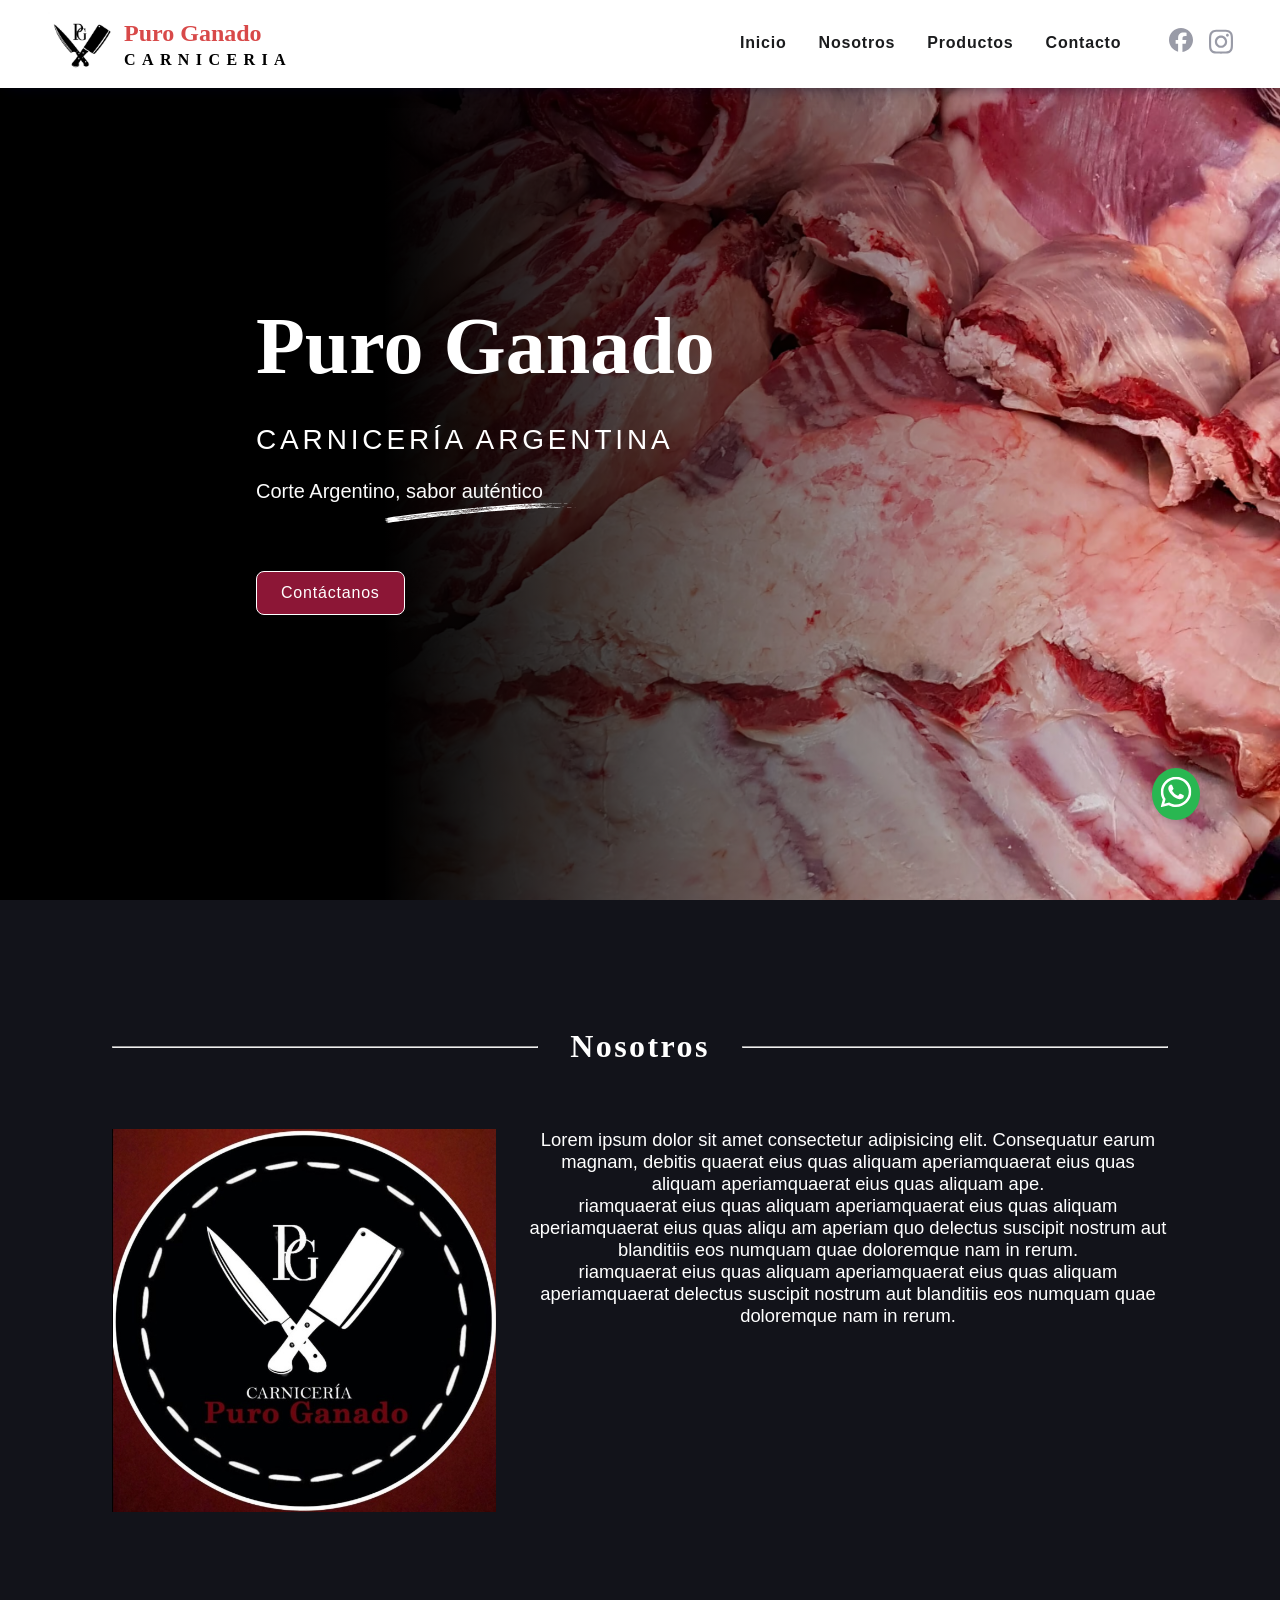
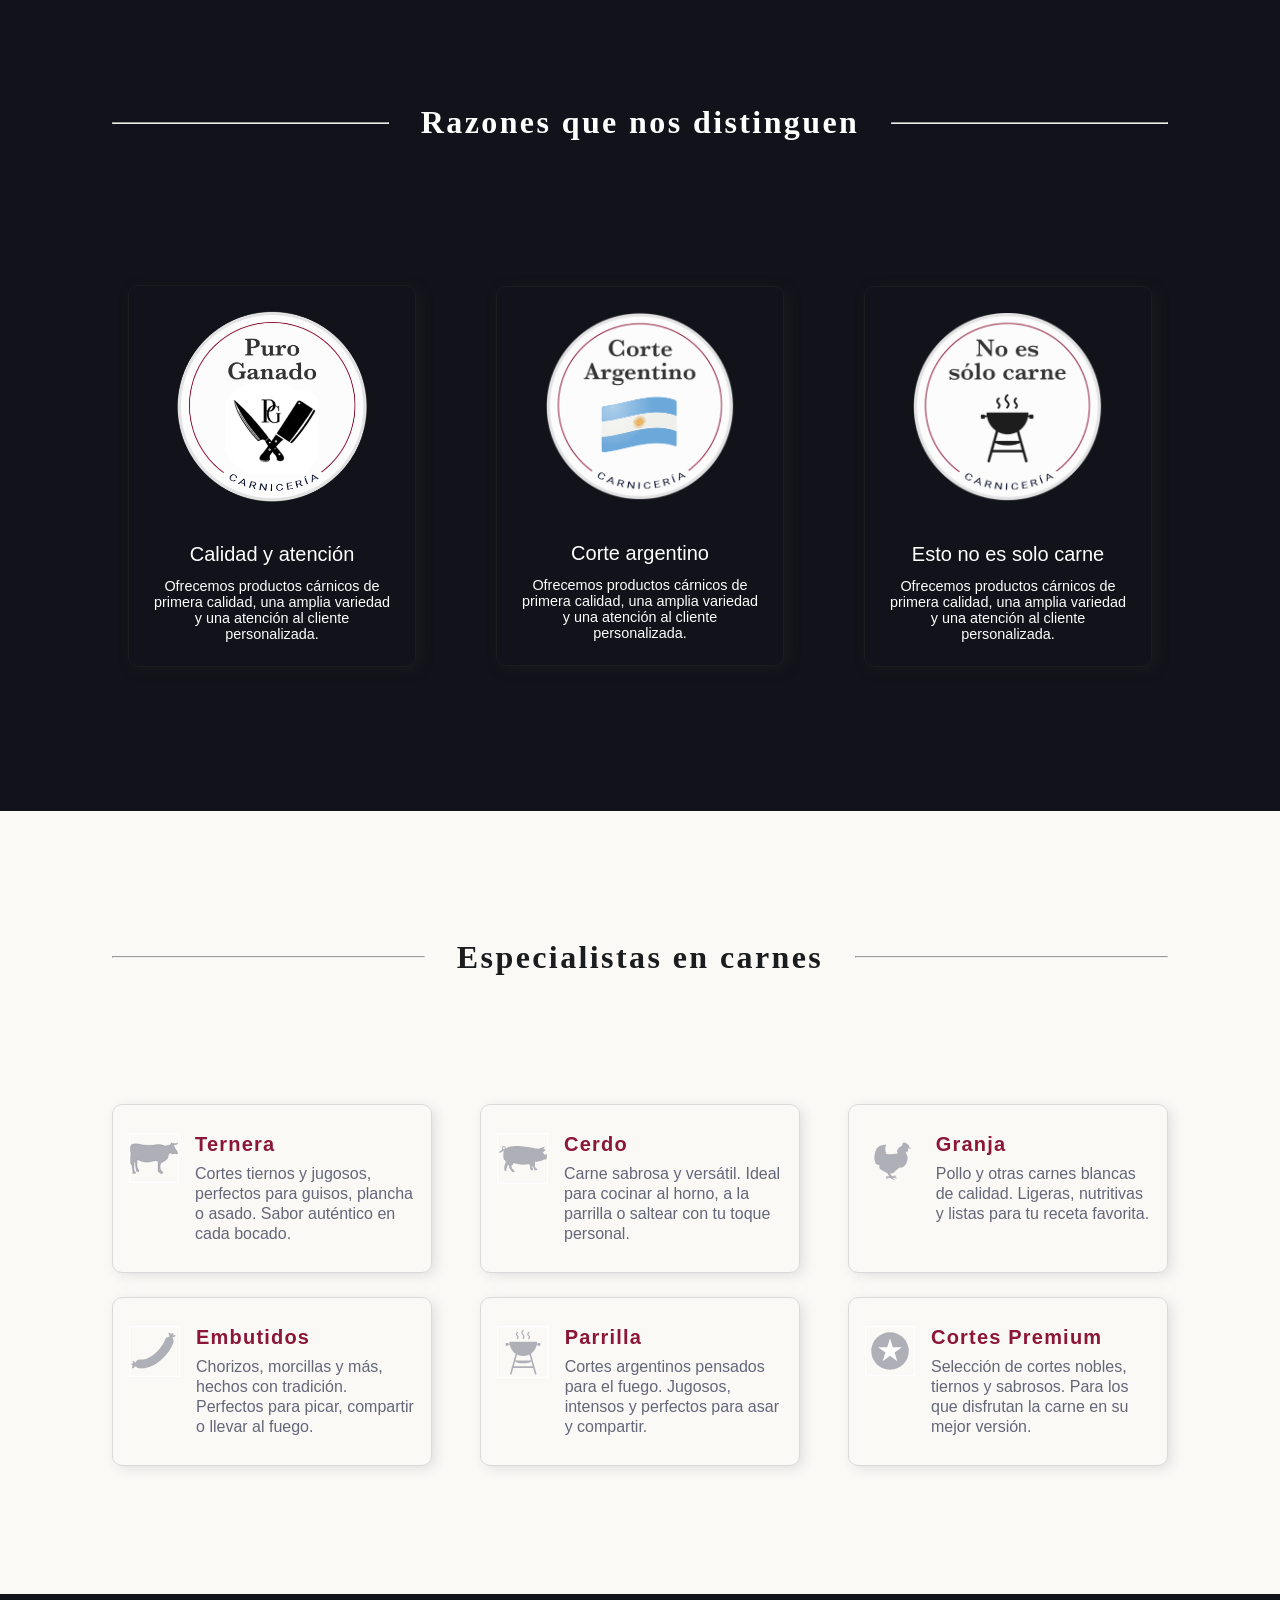
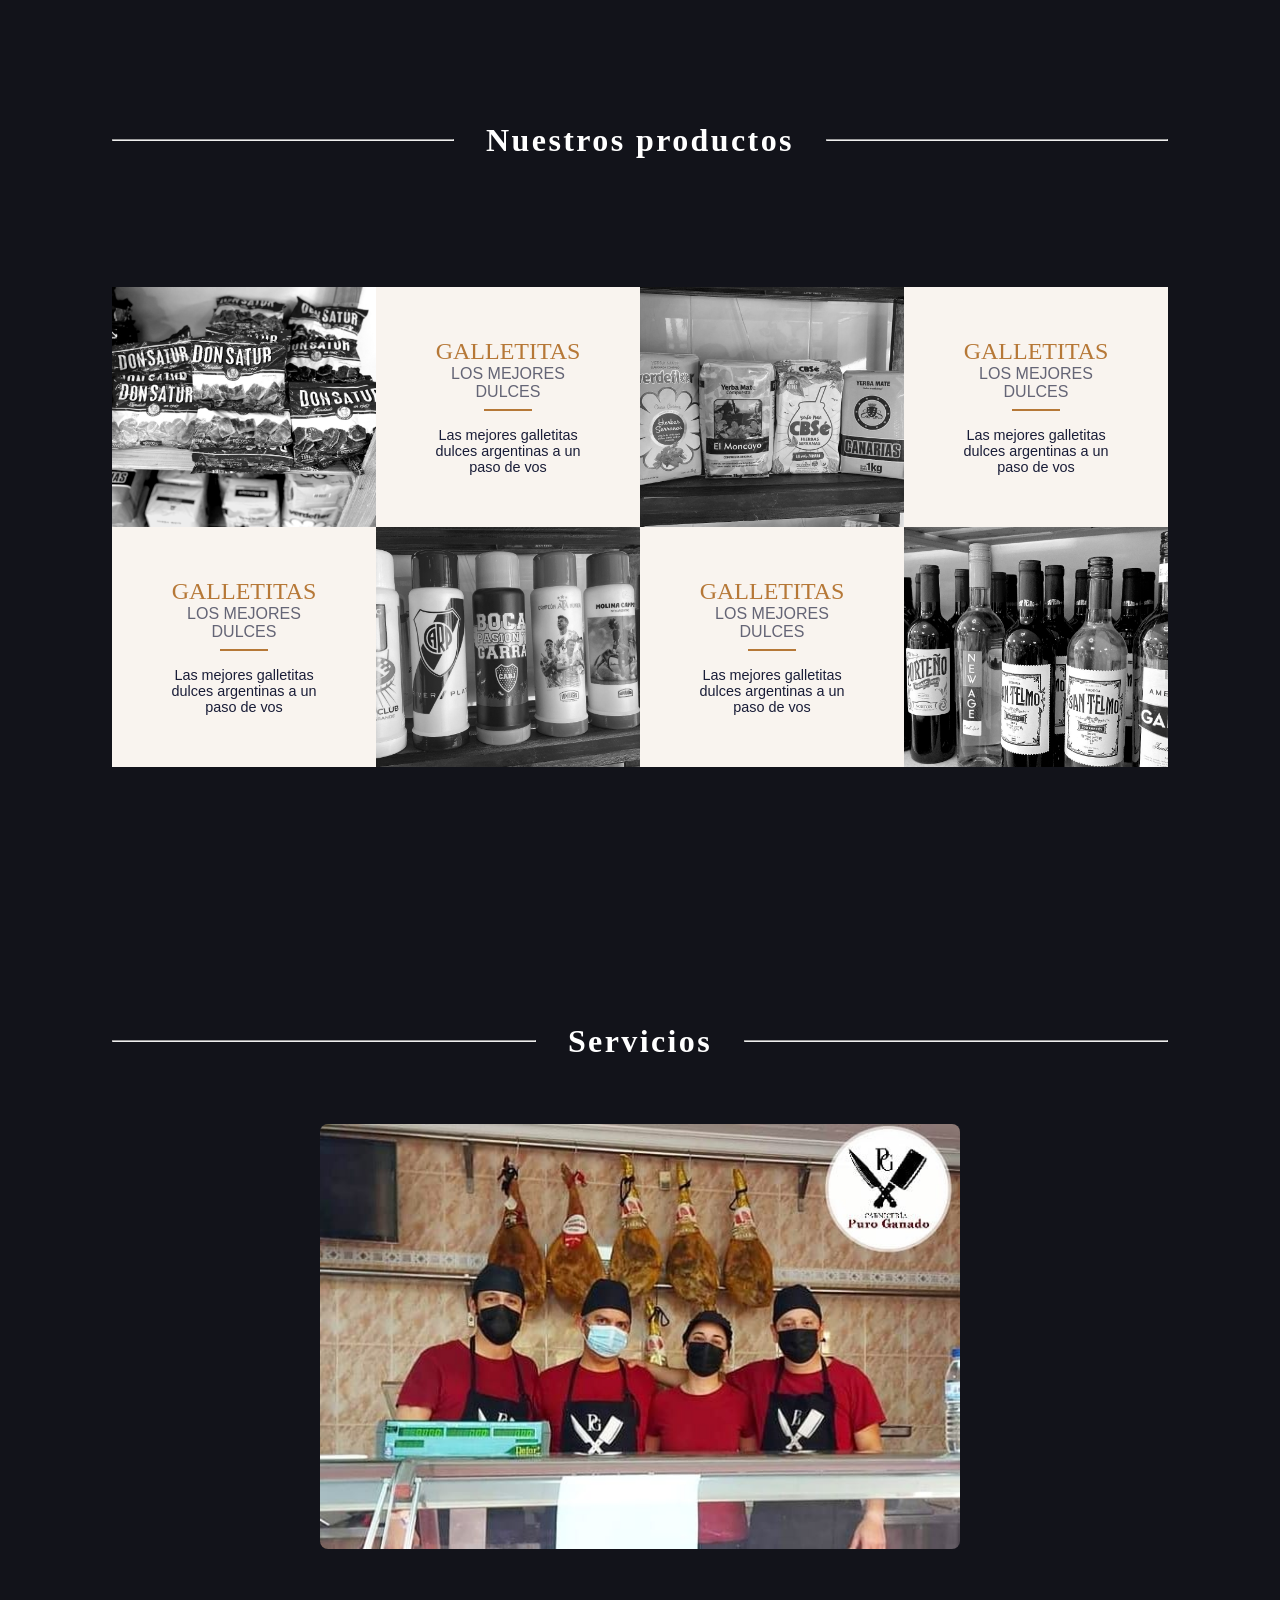
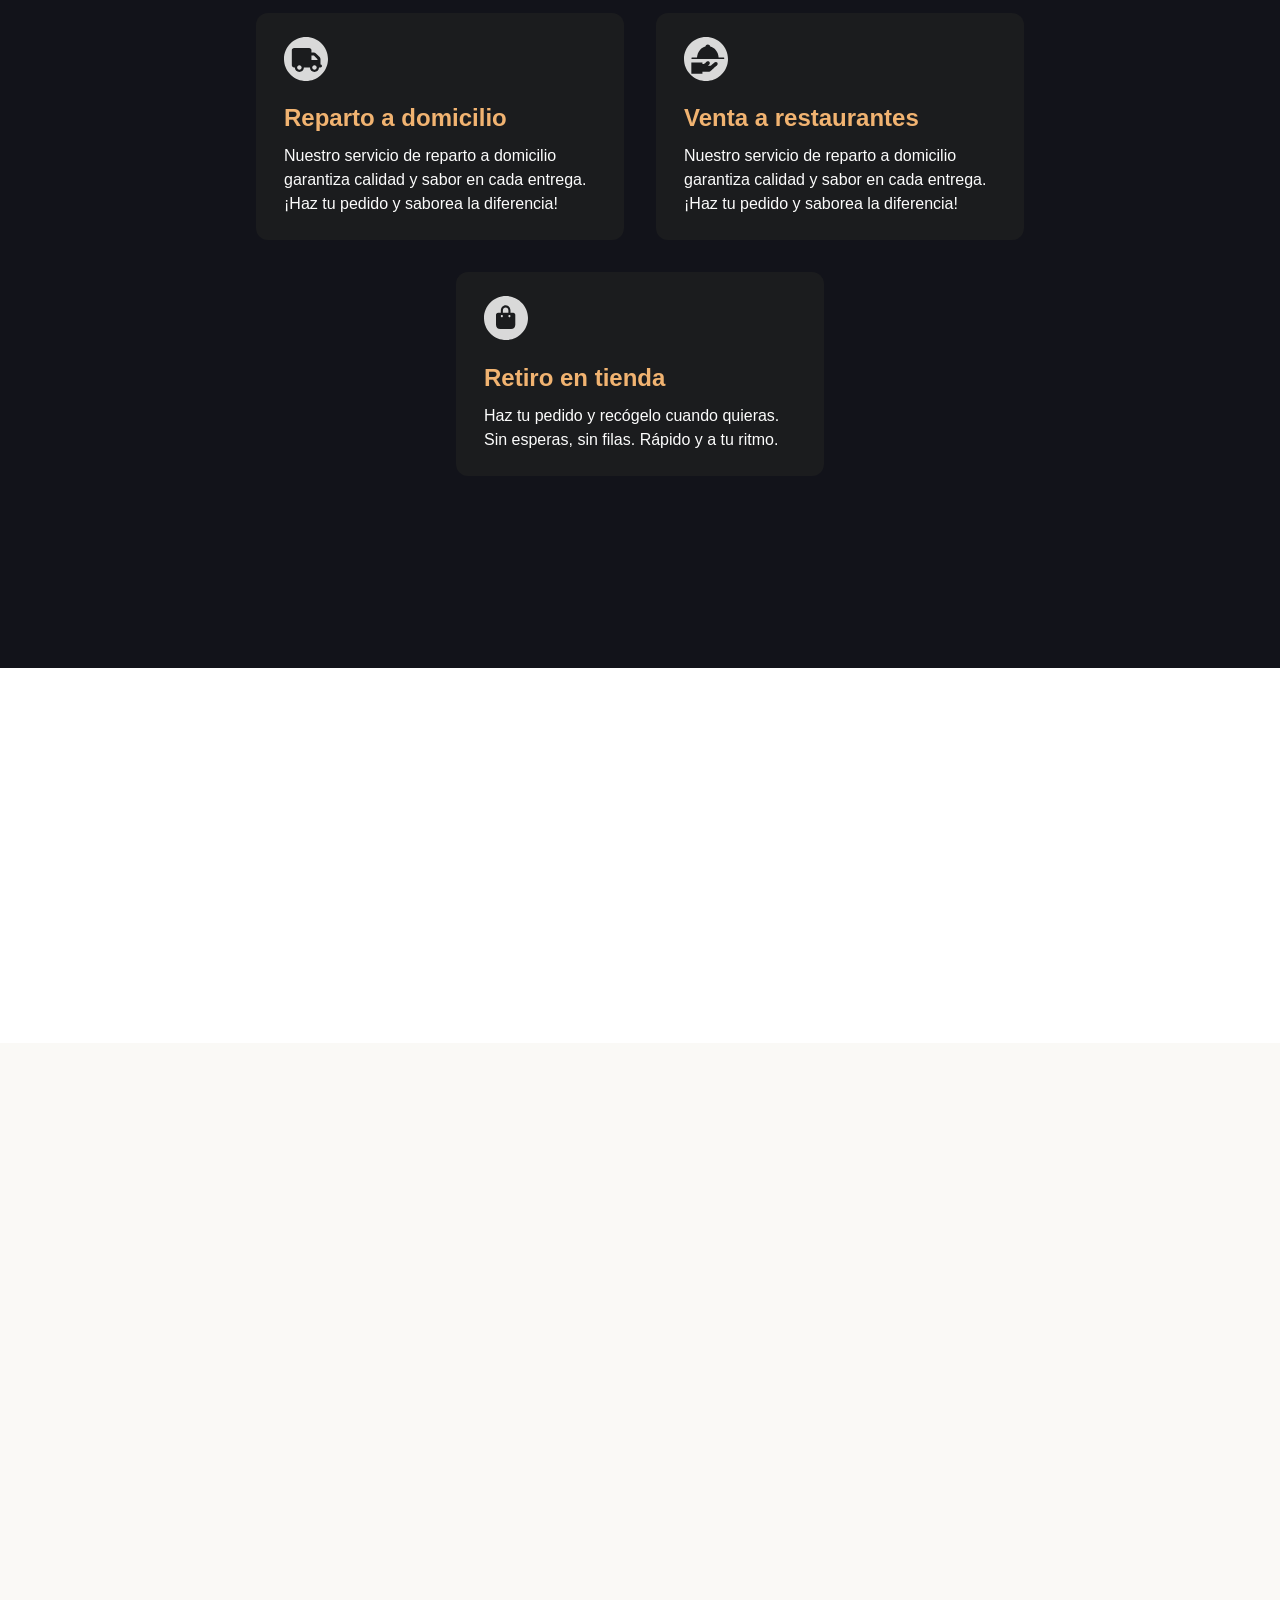
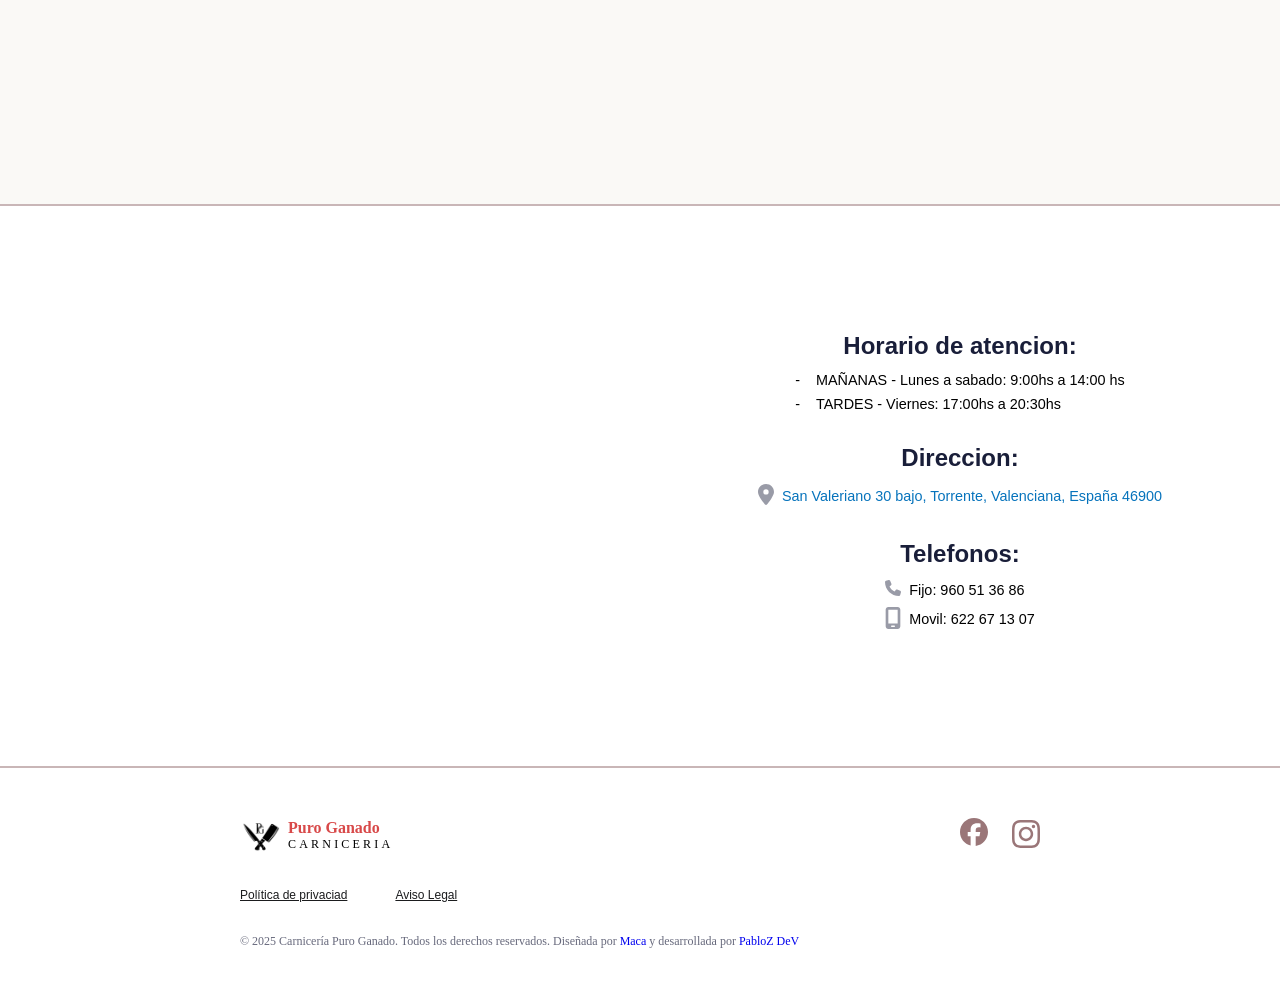
==== commit 81409ce8: "repairing details and correcting folders" ====
--- a/index.html
+++ b/index.html
@@ -4,10 +4,11 @@
 <head>
   <meta charset="UTF-8" />
   <meta name="viewport" content="width=device-width, initial-scale=1.0" />
+  <meta name="description" content="Puro Ganado, Carniceria argentina">
   <link rel="shortcut icon" href="assets/images/logo.jpg" type="image/x-icon" />
   <link rel="stylesheet" href="src/reset.css" />
   <link rel="stylesheet" href="src/style.css" />
-  <title>Puro Ganado</title>
+  <title>Puro Ganado - Carniceria Argentina</title>
 </head>
 
 <body>
@@ -84,8 +85,8 @@
               <path fill="#9a7678"
                 d="M512 256C512 114.6 397.4 0 256 0S0 114.6 0 256C0 376 82.7 476.8 194.2 504.5V334.2H141.4V256h52.8V222.3c0-87.1 39.4-127.5 125-127.5c16.2 0 44.2 3.2 55.7 6.4V172c-6-.6-16.5-1-29.6-1c-42 0-58.2 15.9-58.2 57.2V256h83.6l-14.4 78.2H287V510.1C413.8 494.8 512 386.9 512 256h0z" />
             </svg></a>
+            <a href="https://www.instagram.com/carniceriapuroganado/?hl=es" target="_blank">
           <svg class="menu-desktop__btn" xmlns="http://www.w3.org/2000/svg" viewBox="0 0 448 512">
-            <a href="https://www.instagram.com/carniceriapuroganado/?hl=es" target="_blank">
               <path fill="#9a7678"
                 d="M224.1 141c-63.6 0-114.9 51.3-114.9 114.9s51.3 114.9 114.9 114.9S339 319.5 339 255.9 287.7 141 224.1 141zm0 189.6c-41.1 0-74.7-33.5-74.7-74.7s33.5-74.7 74.7-74.7 74.7 33.5 74.7 74.7-33.6 74.7-74.7 74.7zm146.4-194.3c0 14.9-12 26.8-26.8 26.8-14.9 0-26.8-12-26.8-26.8s12-26.8 26.8-26.8 26.8 12 26.8 26.8zm76.1 27.2c-1.7-35.9-9.9-67.7-36.2-93.9-26.2-26.2-58-34.4-93.9-36.2-37-2.1-147.9-2.1-184.9 0-35.8 1.7-67.6 9.9-93.9 36.1s-34.4 58-36.2 93.9c-2.1 37-2.1 147.9 0 184.9 1.7 35.9 9.9 67.7 36.2 93.9s58 34.4 93.9 36.2c37 2.1 147.9 2.1 184.9 0 35.9-1.7 67.7-9.9 93.9-36.2 26.2-26.2 34.4-58 36.2-93.9 2.1-37 2.1-147.8 0-184.8zM398.8 388c-7.8 19.6-22.9 34.7-42.6 42.6-29.5 11.7-99.5 9-132.1 9s-102.7 2.6-132.1-9c-19.6-7.8-34.7-22.9-42.6-42.6-11.7-29.5-9-99.5-9-132.1s-2.6-102.7 9-132.1c7.8-19.6 22.9-34.7 42.6-42.6 29.5-11.7 99.5-9 132.1-9s102.7-2.6 132.1 9c19.6 7.8 34.7 22.9 42.6 42.6 11.7 29.5 9 99.5 9 132.1s2.7 102.7-9 132.1z" />
           </svg></a>
@@ -429,7 +430,7 @@
             placeholder="Escribenos tus comentarios"></textarea>
 
           <section class="form__check">
-            <input class="form__checkbox" type="checkbox" name="" id="checkbox" />
+            <input class="form__checkbox" type="checkbox" name="checkbox" id="checkbox" />
             <label for="checkbox" class="form__accept">*He leído y acepto la
               <a href="src/privacy.html">Política de Privacidad</a></label>
           </section>
@@ -468,35 +469,35 @@
     </section>
 
     <!-- *******************************  SECTION FOOTER ************************** -->
-    <footer class="footer">
-      <section class="footer__logo">
-        <section class="menu-mobile__logo">
-          <img class="menu-mobile__image" src="assets/images/logo.avif" alt="imagen de logo" />
-          <article class="menu-mobile__brand">
-            <h5 class="menu-mobile__title">Puro Ganado</h5>
-            <h6 class="menu-mobile__subtitle">Carniceria</h6>
-          </article>
-        </section>
-        <section class="menu-mobile__social menu-mobile__social--footer">
-            <a href="https://www.facebook.com/CarniceriaPuroGanado/" target="_blank"> <svg class="menu-mobile__btn"
-                xmlns="http://www.w3.org/2000/svg" viewBox="0 0 512 512">
-                <path fill="#9a7678"
-                  d="M512 256C512 114.6 397.4 0 256 0S0 114.6 0 256C0 376 82.7 476.8 194.2 504.5V334.2H141.4V256h52.8V222.3c0-87.1 39.4-127.5 125-127.5c16.2 0 44.2 3.2 55.7 6.4V172c-6-.6-16.5-1-29.6-1c-42 0-58.2 15.9-58.2 57.2V256h83.6l-14.4 78.2H287V510.1C413.8 494.8 512 386.9 512 256h0z" />
-              </svg> </a>
-            <a href="https://www.instagram.com/carniceriapuroganado/?hl=es" target="_blank"><svg
-                class="menu-mobile__btn" xmlns="http://www.w3.org/2000/svg" viewBox="0 0 448 512">
-                <path fill="#9a7678"
-                  d="M224.1 141c-63.6 0-114.9 51.3-114.9 114.9s51.3 114.9 114.9 114.9S339 319.5 339 255.9 287.7 141 224.1 141zm0 189.6c-41.1 0-74.7-33.5-74.7-74.7s33.5-74.7 74.7-74.7 74.7 33.5 74.7 74.7-33.6 74.7-74.7 74.7zm146.4-194.3c0 14.9-12 26.8-26.8 26.8-14.9 0-26.8-12-26.8-26.8s12-26.8 26.8-26.8 26.8 12 26.8 26.8zm76.1 27.2c-1.7-35.9-9.9-67.7-36.2-93.9-26.2-26.2-58-34.4-93.9-36.2-37-2.1-147.9-2.1-184.9 0-35.8 1.7-67.6 9.9-93.9 36.1s-34.4 58-36.2 93.9c-2.1 37-2.1 147.9 0 184.9 1.7 35.9 9.9 67.7 36.2 93.9s58 34.4 93.9 36.2c37 2.1 147.9 2.1 184.9 0 35.9-1.7 67.7-9.9 93.9-36.2 26.2-26.2 34.4-58 36.2-93.9 2.1-37 2.1-147.8 0-184.8zM398.8 388c-7.8 19.6-22.9 34.7-42.6 42.6-29.5 11.7-99.5 9-132.1 9s-102.7 2.6-132.1-9c-19.6-7.8-34.7-22.9-42.6-42.6-11.7-29.5-9-99.5-9-132.1s-2.6-102.7 9-132.1c7.8-19.6 22.9-34.7 42.6-42.6 29.5-11.7 99.5-9 132.1-9s102.7-2.6 132.1 9c19.6 7.8 34.7 22.9 42.6 42.6 11.7 29.5 9 99.5 9 132.1s2.7 102.7-9 132.1z" />
-              </svg> </a>
-          </section>
-      </section>
-      <section class="footer__links">
-        <a class="footer__link" href="src/privacy.html" target="_blank">Política de privaciad</a>
-        <a class="footer__link" href="src/warning.html" target="_blank">Aviso Legal</a>
-      </section>
-      <section class="footer__copyright">© 2025 Carnicería Puro Ganado. Todos los derechos reservados. Diseñada por <a href="#">Maca</a> y desarrollada por <a href="#">PabloZ DeV</a></section>
-    </footer>
   </main>
+  <footer class="footer">
+    <section class="footer__logo">
+      <section class="menu-mobile__logo">
+        <img class="menu-mobile__image" src="assets/images/logo.avif" alt="imagen de logo" />
+        <article class="menu-mobile__brand">
+          <h5 class="menu-mobile__title">Puro Ganado</h5>
+          <h6 class="menu-mobile__subtitle">Carniceria</h6>
+        </article>
+      </section>
+      <section class="menu-mobile__social menu-mobile__social--footer">
+          <a href="https://www.facebook.com/CarniceriaPuroGanado/" target="_blank"> <svg class="menu-mobile__btn"
+              xmlns="http://www.w3.org/2000/svg" viewBox="0 0 512 512">
+              <path fill="#9a7678"
+                d="M512 256C512 114.6 397.4 0 256 0S0 114.6 0 256C0 376 82.7 476.8 194.2 504.5V334.2H141.4V256h52.8V222.3c0-87.1 39.4-127.5 125-127.5c16.2 0 44.2 3.2 55.7 6.4V172c-6-.6-16.5-1-29.6-1c-42 0-58.2 15.9-58.2 57.2V256h83.6l-14.4 78.2H287V510.1C413.8 494.8 512 386.9 512 256h0z" />
+            </svg> </a>
+          <a href="https://www.instagram.com/carniceriapuroganado/?hl=es" target="_blank"><svg
+              class="menu-mobile__btn" xmlns="http://www.w3.org/2000/svg" viewBox="0 0 448 512">
+              <path fill="#9a7678"
+                d="M224.1 141c-63.6 0-114.9 51.3-114.9 114.9s51.3 114.9 114.9 114.9S339 319.5 339 255.9 287.7 141 224.1 141zm0 189.6c-41.1 0-74.7-33.5-74.7-74.7s33.5-74.7 74.7-74.7 74.7 33.5 74.7 74.7-33.6 74.7-74.7 74.7zm146.4-194.3c0 14.9-12 26.8-26.8 26.8-14.9 0-26.8-12-26.8-26.8s12-26.8 26.8-26.8 26.8 12 26.8 26.8zm76.1 27.2c-1.7-35.9-9.9-67.7-36.2-93.9-26.2-26.2-58-34.4-93.9-36.2-37-2.1-147.9-2.1-184.9 0-35.8 1.7-67.6 9.9-93.9 36.1s-34.4 58-36.2 93.9c-2.1 37-2.1 147.9 0 184.9 1.7 35.9 9.9 67.7 36.2 93.9s58 34.4 93.9 36.2c37 2.1 147.9 2.1 184.9 0 35.9-1.7 67.7-9.9 93.9-36.2 26.2-26.2 34.4-58 36.2-93.9 2.1-37 2.1-147.8 0-184.8zM398.8 388c-7.8 19.6-22.9 34.7-42.6 42.6-29.5 11.7-99.5 9-132.1 9s-102.7 2.6-132.1-9c-19.6-7.8-34.7-22.9-42.6-42.6-11.7-29.5-9-99.5-9-132.1s-2.6-102.7 9-132.1c7.8-19.6 22.9-34.7 42.6-42.6 29.5-11.7 99.5-9 132.1-9s102.7-2.6 132.1 9c19.6 7.8 34.7 22.9 42.6 42.6 11.7 29.5 9 99.5 9 132.1s2.7 102.7-9 132.1z" />
+            </svg> </a>
+        </section>
+    </section>
+    <section class="footer__links">
+      <a class="footer__link" href="src/privacy.html" target="_blank">Política de privaciad</a>
+      <a class="footer__link" href="src/warning.html" target="_blank">Aviso Legal</a>
+    </section>
+    <section class="footer__copyright">© 2025 Carnicería Puro Ganado. Todos los derechos reservados. Diseñada por <a href="#">Maca</a> y desarrollada por <a href="#">PabloZ DeV</a></section>
+  </footer>
   <script src="src/script.js"></script>
 </body>
 
--- a/src/style.css
+++ b/src/style.css
@@ -394,6 +394,8 @@
     z-index: 600;
     width: 100%;
     background-color: var(--color-primary-white);
+    -webkit-box-shadow: 0px 7px 14px -4px #000000; 
+box-shadow: 0px 7px 14px -8px var(--color-secondary-darkBlue-60);
   }
 
   .menu-mobile {
@@ -949,7 +951,7 @@
   margin-block-start: 1rem;
   margin-block-end: 0.5rem;
   font-family: var(--font-open);
-  color: var(--color-secondary-ocre);
+  color: var(--color-accent-golden);
   font-size: 1rem;
   font-weight: 700;
 }
@@ -1100,7 +1102,7 @@
 }
 
 .form__contact [required]:invalid {
-  border: 1px solid var(--color-invalid-red);
+  border: 1px solid var(--color-secondary-darkBlue-40);
 }
 
 .form__check {
@@ -1136,6 +1138,7 @@
   font-family: var(--font-roboto);
   font-size: 0.75rem;
   resize: none;
+  border-radius: .25rem;
 }
 
 .form__input {
@@ -1145,6 +1148,7 @@
   padding-block: 0.5rem;
   font-size: 0.75rem;
   font-family: var(--font-roboto);
+  border-radius: .25rem;
 }
 
 .form__span {
@@ -1152,7 +1156,7 @@
   background-color: var(--color-brand-primary);
   color: var(--color-primary-white);
   font-family: var(--font-open);
-  font-size: 0.65rem;
+  font-size: 0.85rem;
   padding-block: 0.4rem;
   padding-inline: 1rem;
 }
@@ -1410,13 +1414,14 @@
   margin-bottom: 1rem;
   font-family: var(--font-open);
   font-size: 1.15rem;
-  font-weight: 600;
+  font-weight: 500;
 }
 
 .privacy__text {
   font-family: var(--font-roboto);
   font-size: .8rem;
   color: var(--color-secondary-darkBlue-60);
+  line-height: 1.3rem;
 }
 
 /* -------------------------------------------
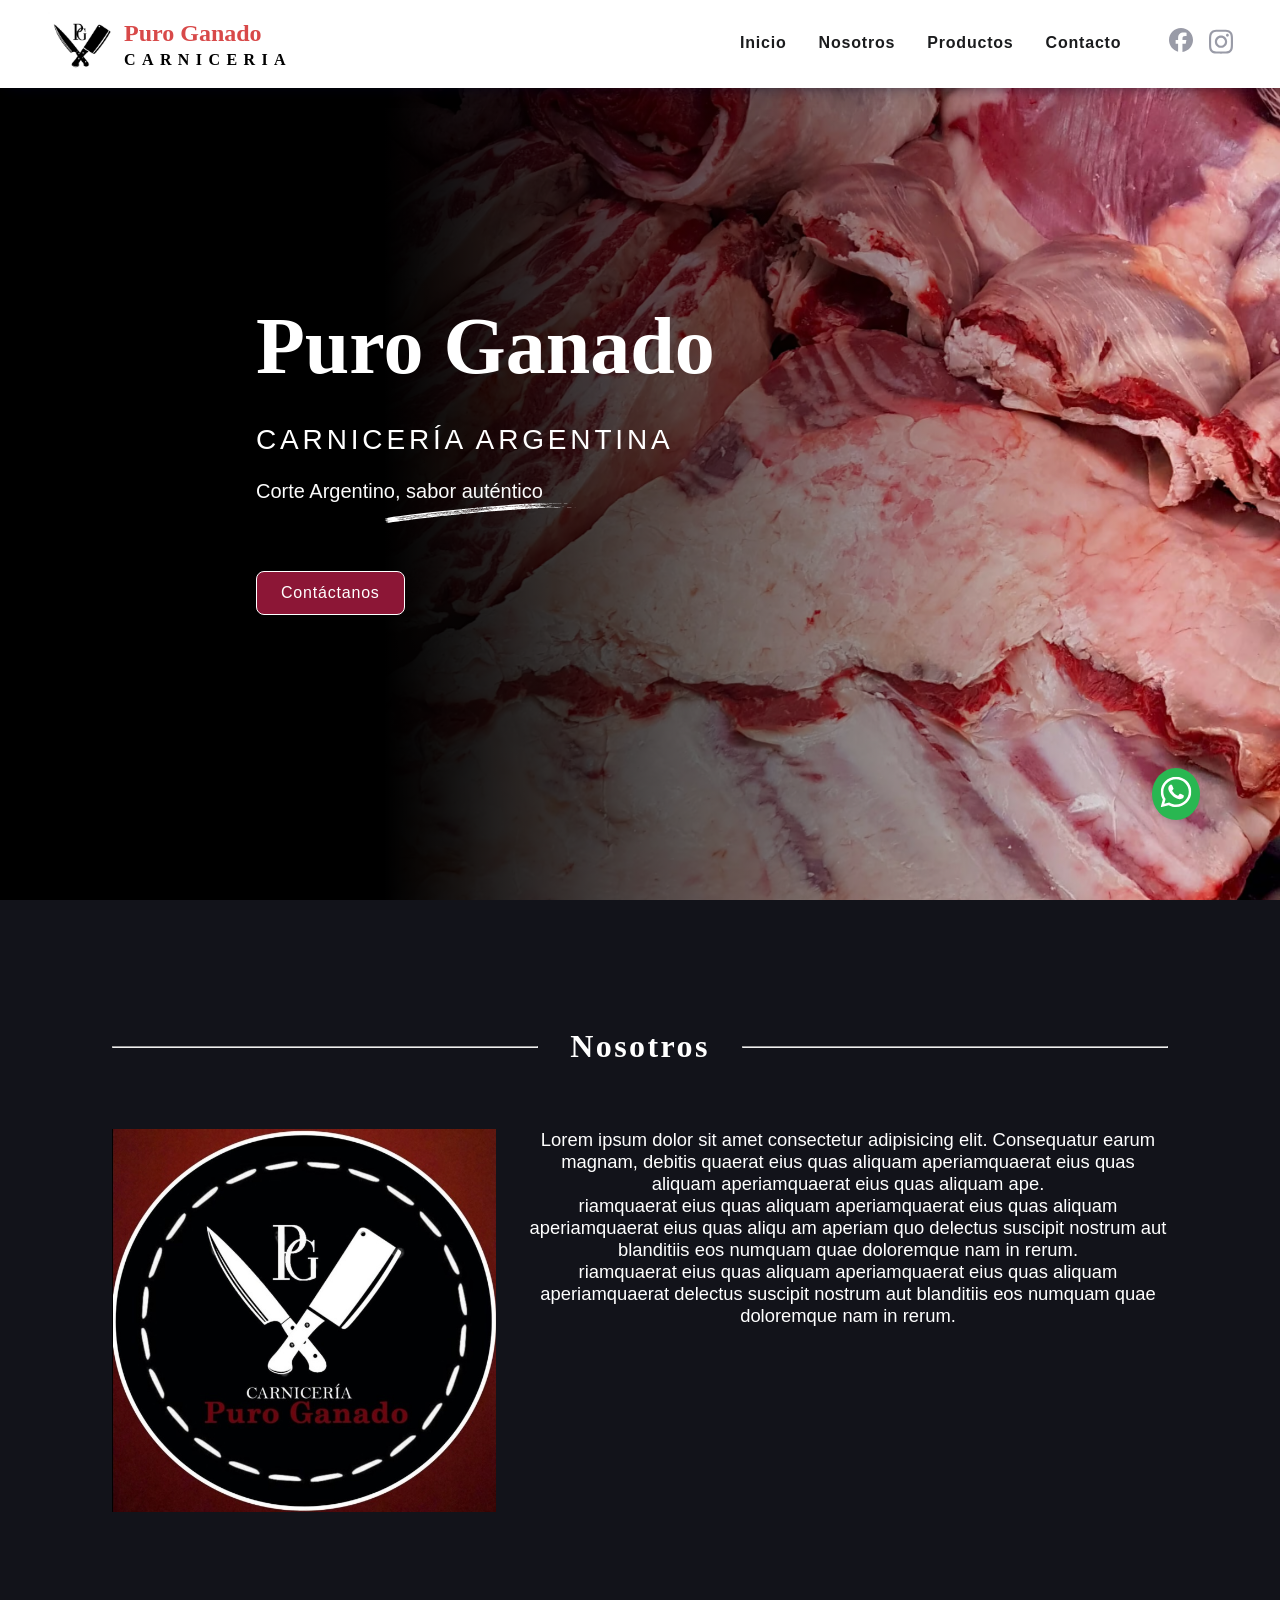
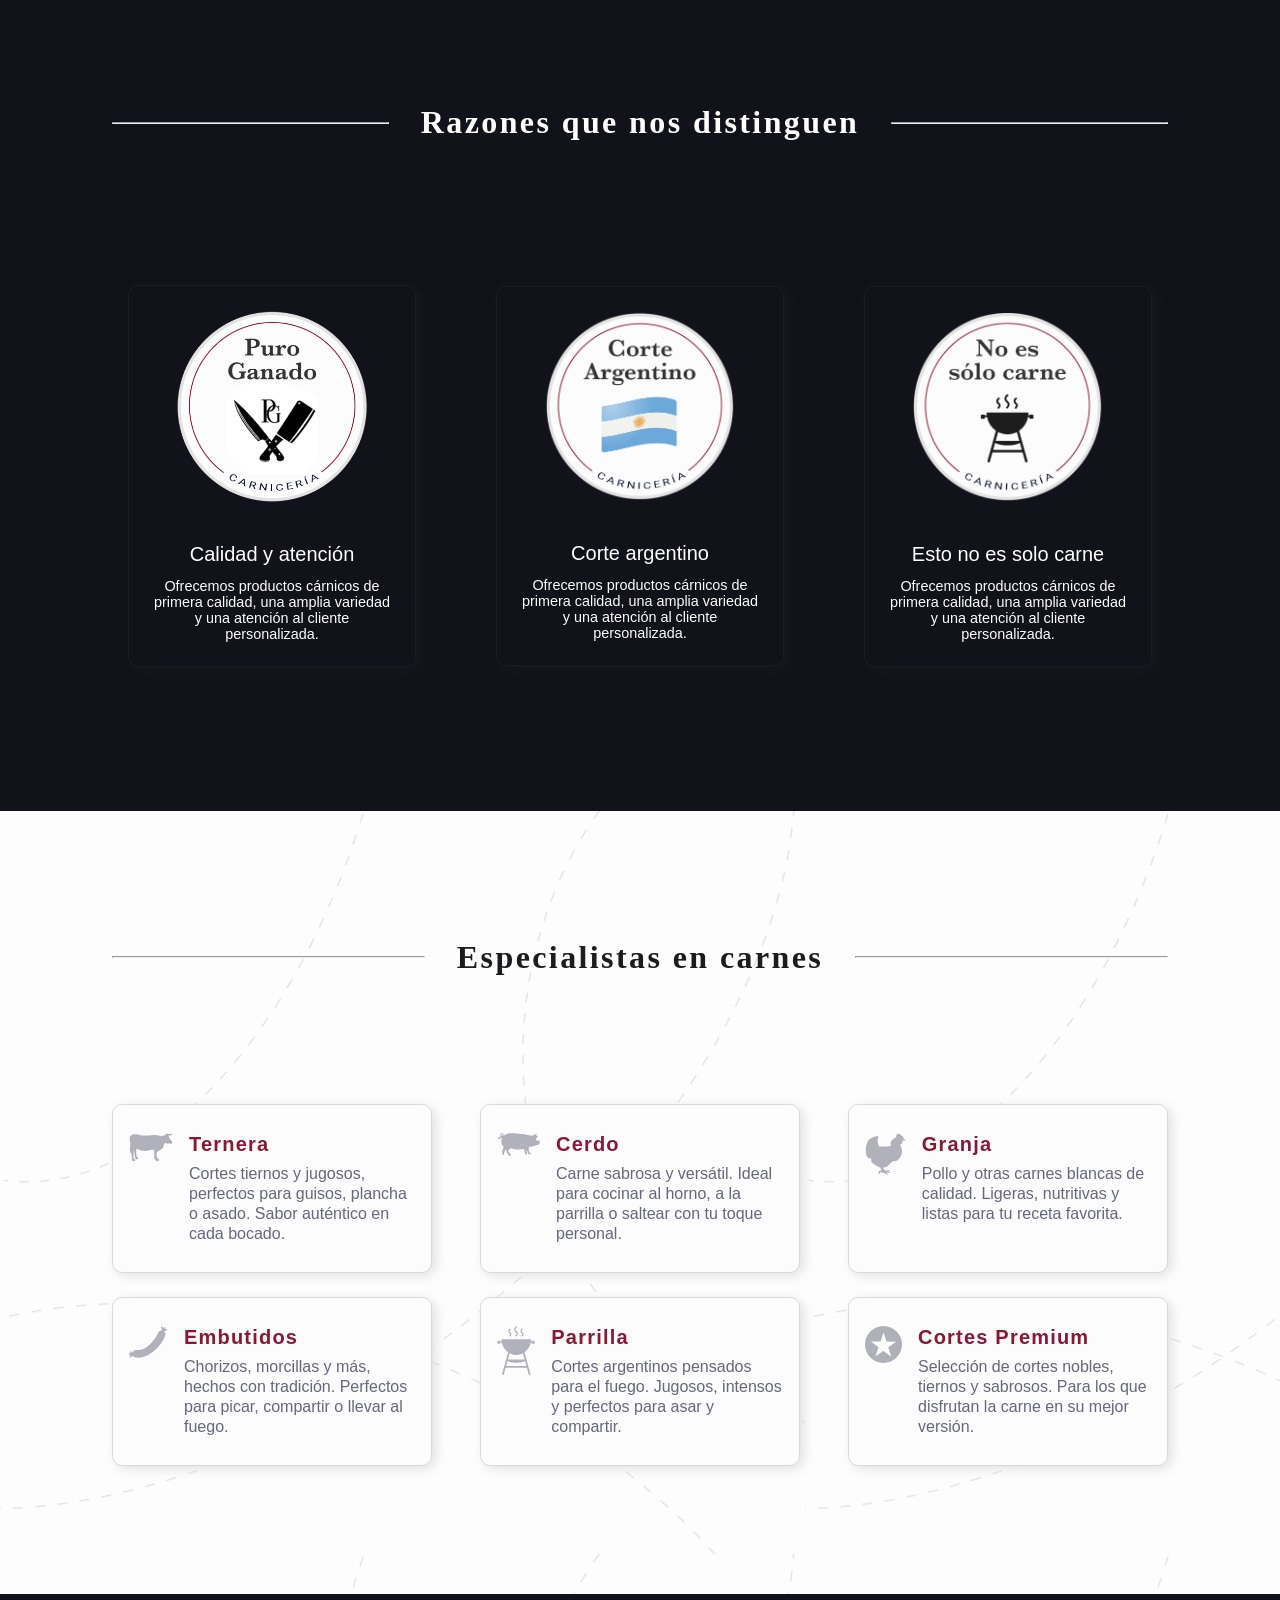
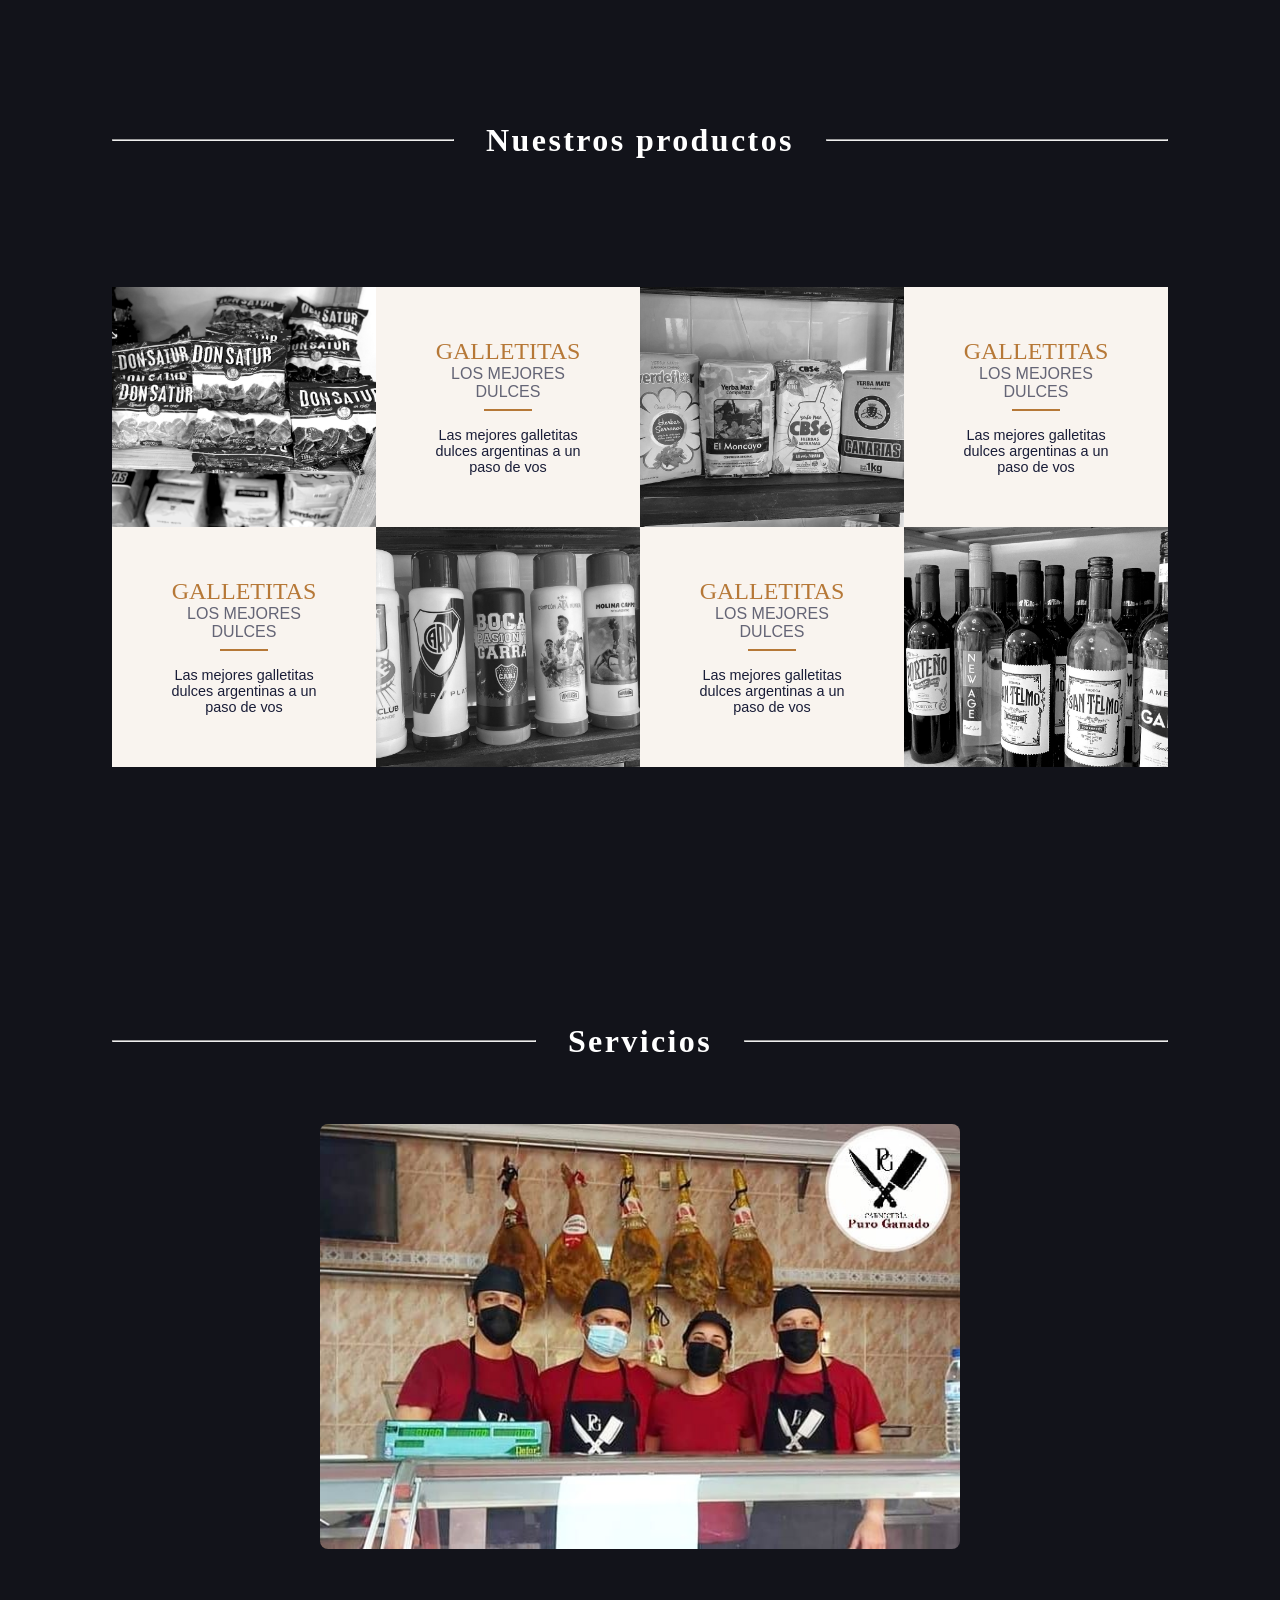
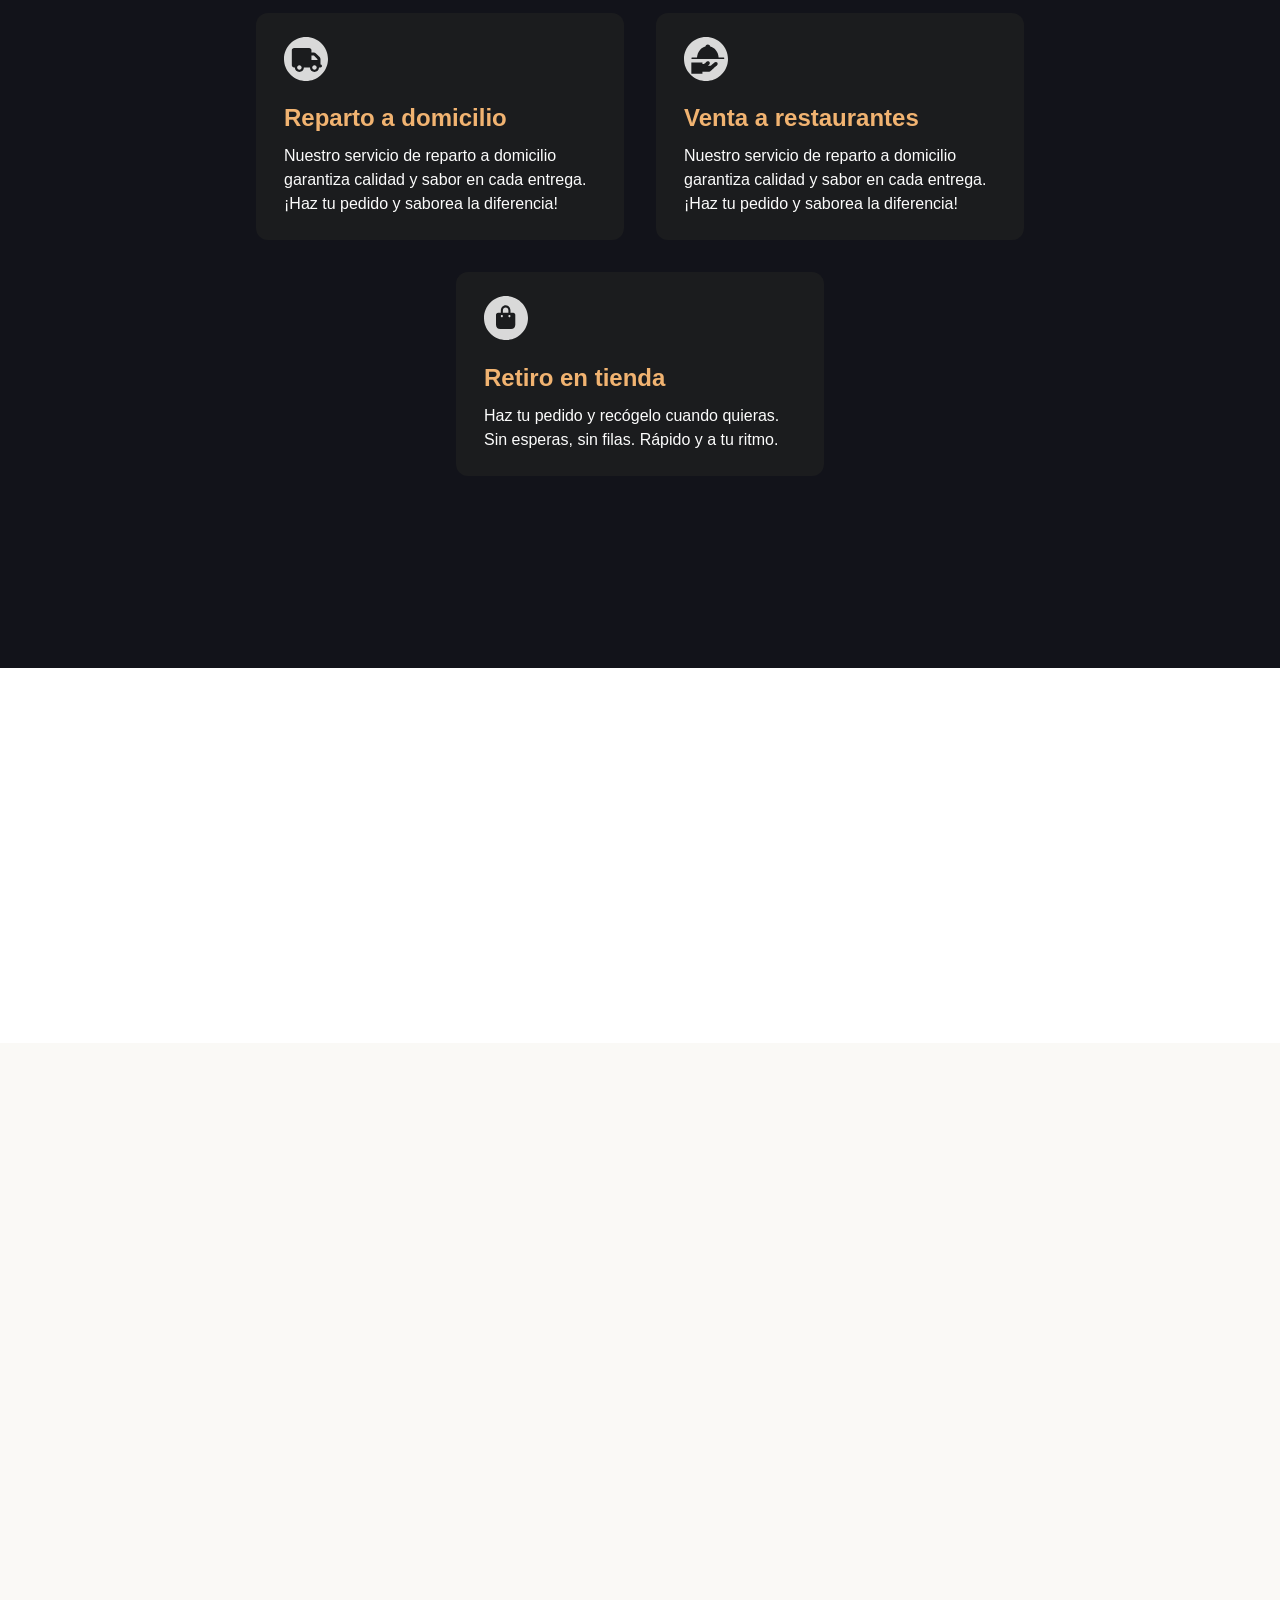
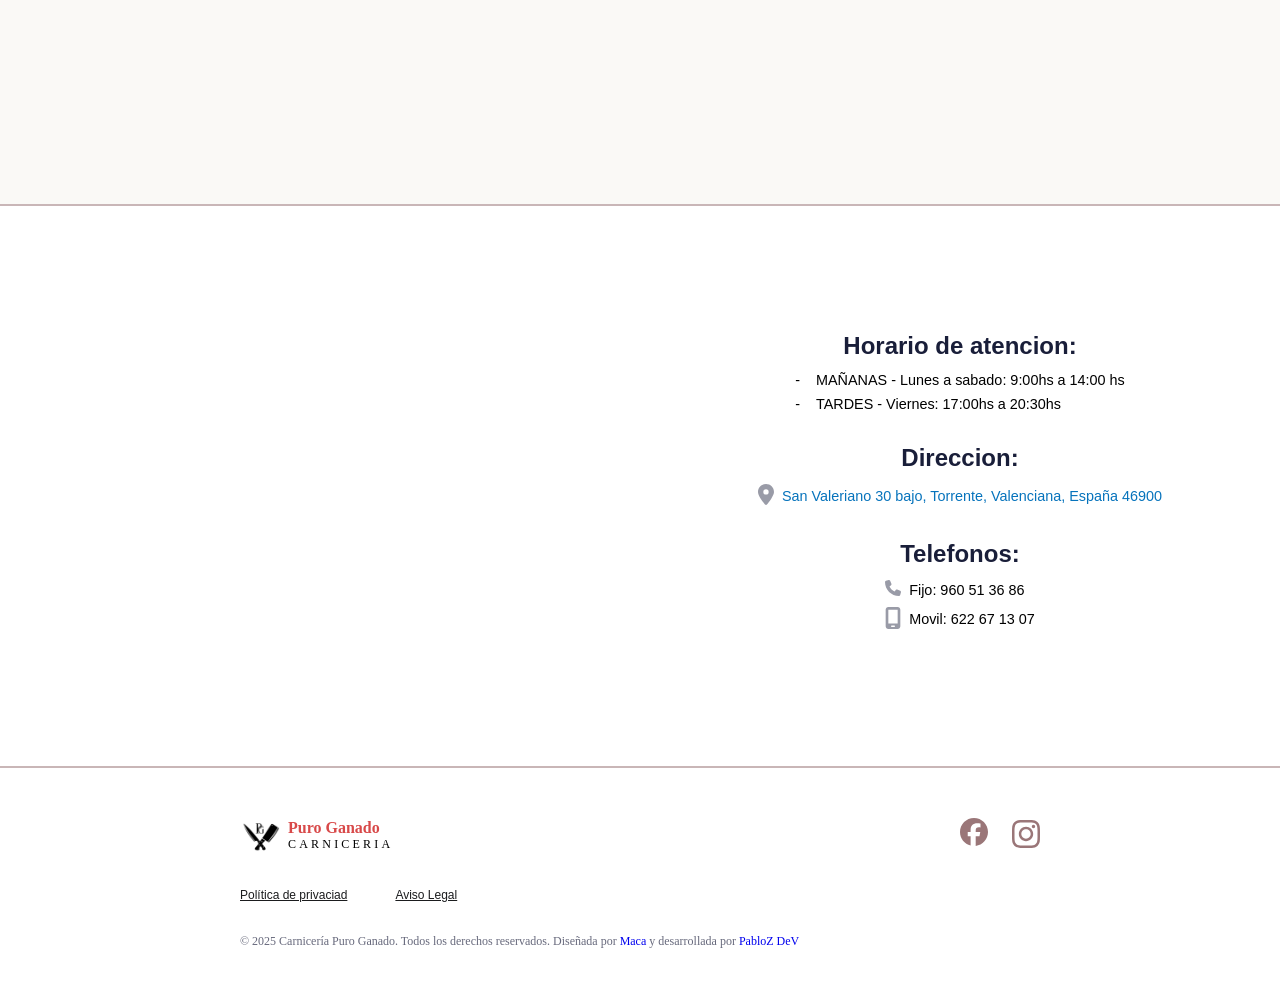
==== commit 128bc864: "correcting format" ====
--- a/index.html
+++ b/index.html
@@ -391,7 +391,9 @@
           Nos llena de orgullo contar con la confianza de quienes eligen
           nuestros productos.
         </p>
-        <script defer async src='https://cdn.trustindex.io/loader.js?34f25c2540e81903ce2688c957d'></script>
+        <!-- Elfsight Google Reviews | Untitled Google Reviews -->
+<script src="https://elfsightcdn.com/platform.js" async></script>
+<div class="elfsight-app-bc5e1f33-e756-42c5-997e-1bdeed6bea98" data-elfsight-app-lazy></div>  
       </section>
     </section>
 
--- a/src/style.css
+++ b/src/style.css
@@ -721,6 +721,12 @@
   border: 1px solid var(--color-secondary-stroke);
   box-shadow: 4px 3px 13px -2px var(--color-secondary-stroke);
   transition: transform 0.1s ease-in;
+  background-color: var(--color-secondary-grey);
+}
+
+.meats__card img {
+  width: 5rem;
+  height: auto;
 }
 
 .meats__card--text {
@@ -746,7 +752,7 @@
 }
 
 .section__container--meats {
-  background-color: var(--color-primary-ligth);
+ background-image: url(../assets/images/bg-meats.webp);
   color: var(--color-brand-black);
 }
 
@@ -761,9 +767,12 @@
   .meats__card:hover {
     transform: scale(1.03);
   }
-  .meats__card--img {
-    width: 10rem;
-  }
+
+  .meats__card img {
+  width: 7rem;
+  height: auto;
+}
+
 
   .meats__card--text {
     font-size: 1rem;
@@ -1005,6 +1014,7 @@
 .section__container--opinion {
   color: var(--color-brand-black);
   content-visibility: auto;
+  font-family: var(--font-open);
 }
 
 .ti-widget {
